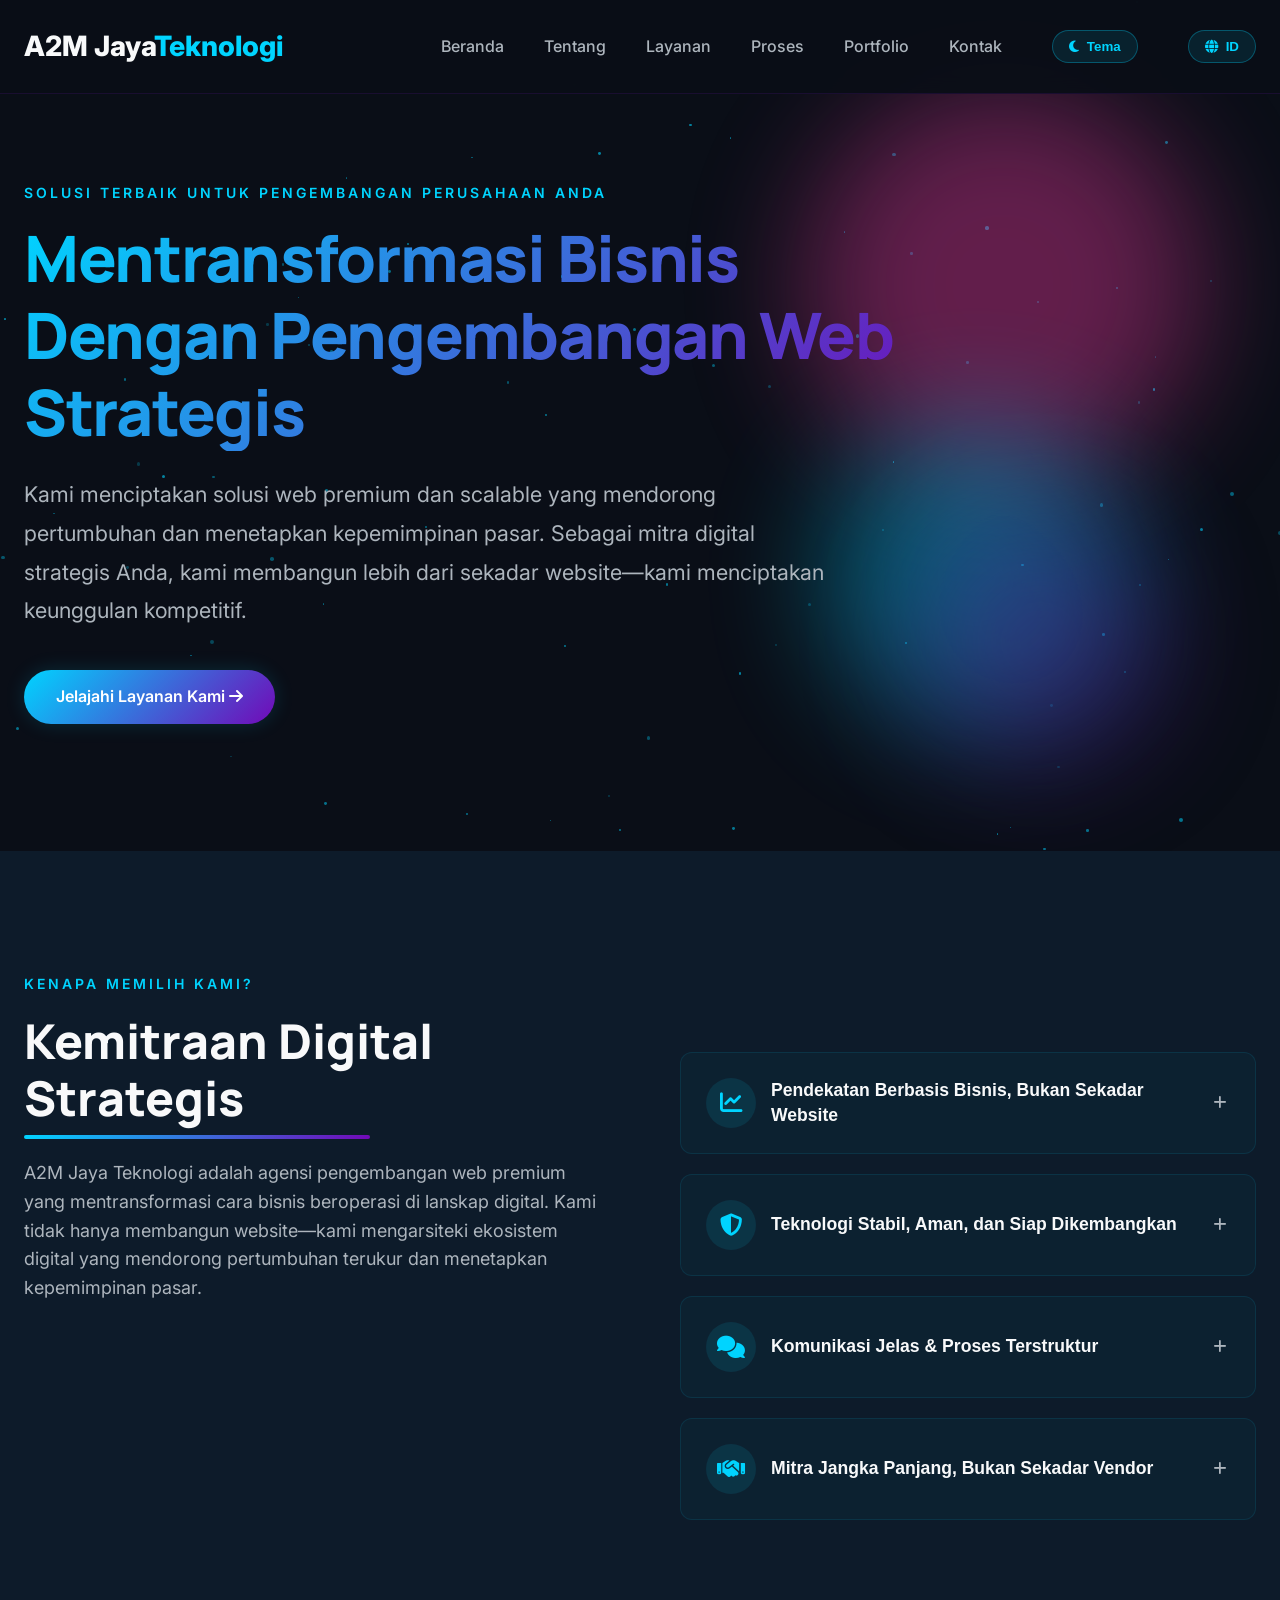
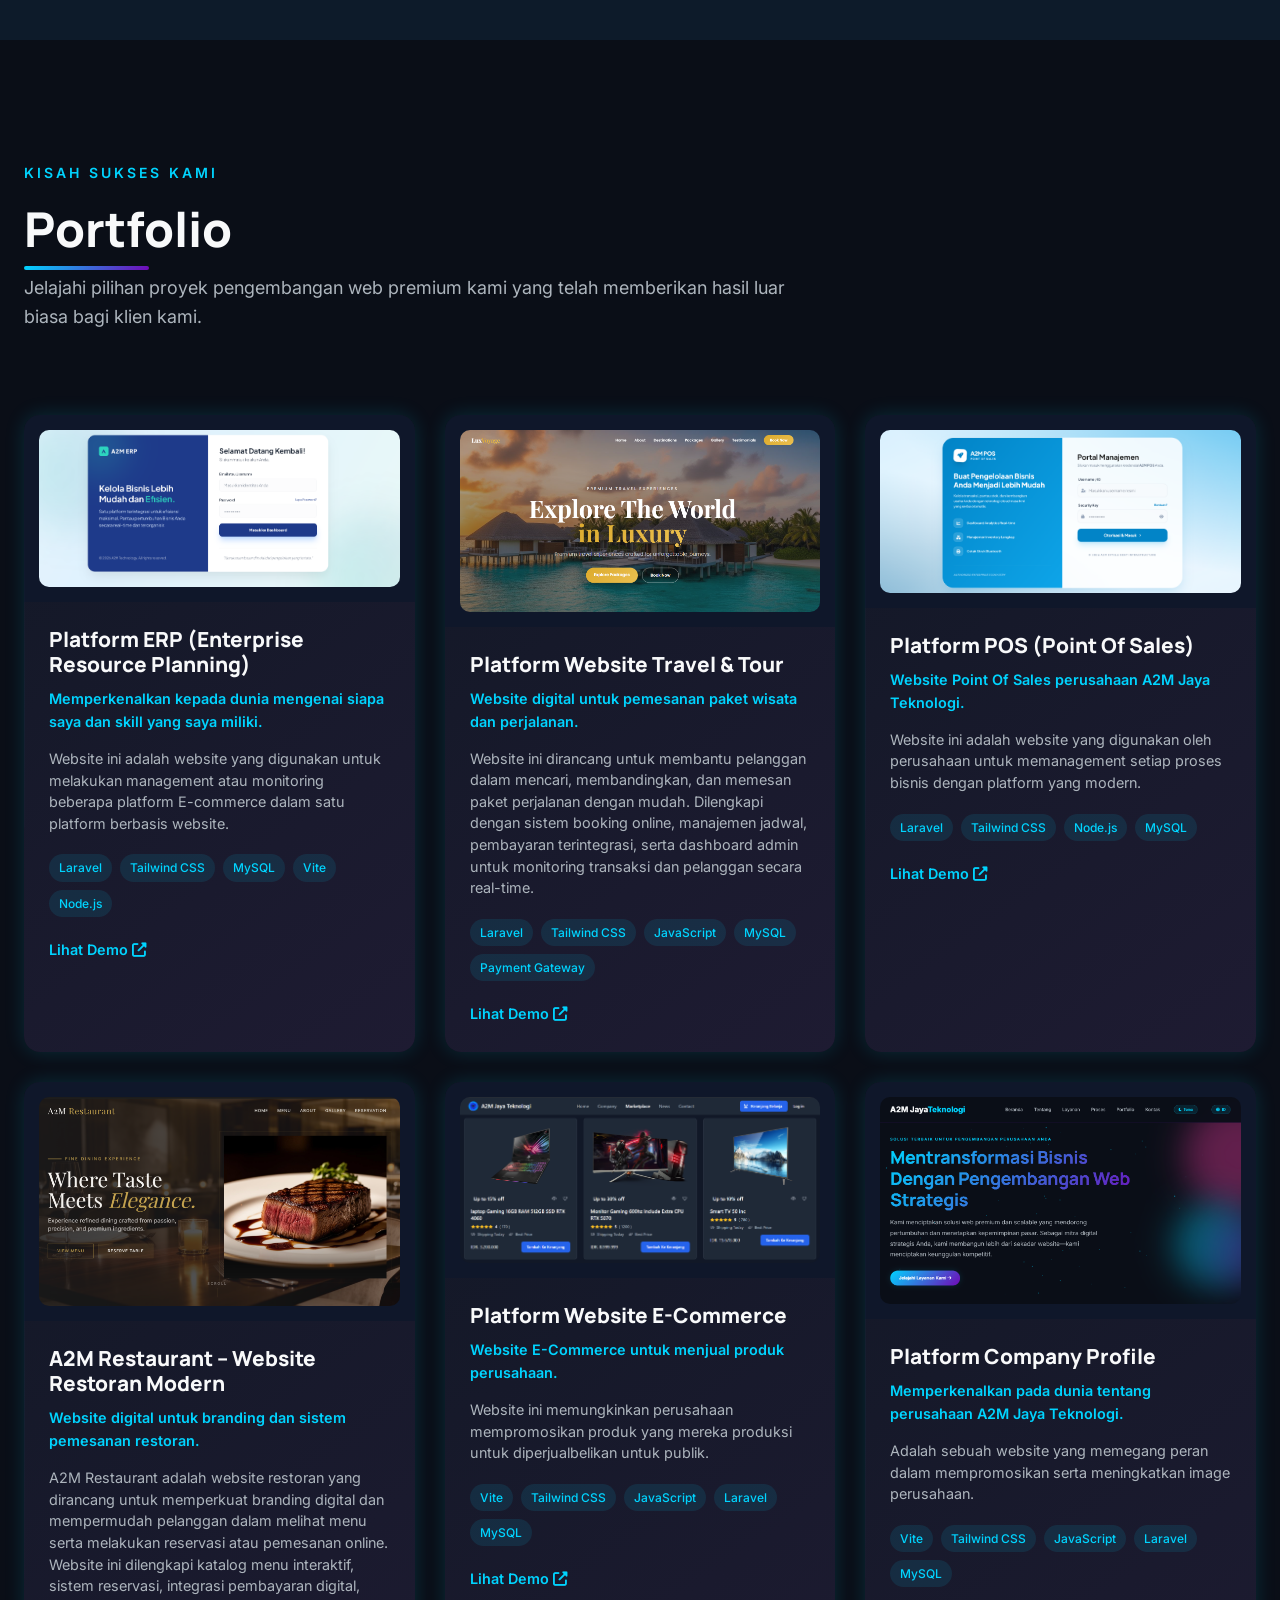
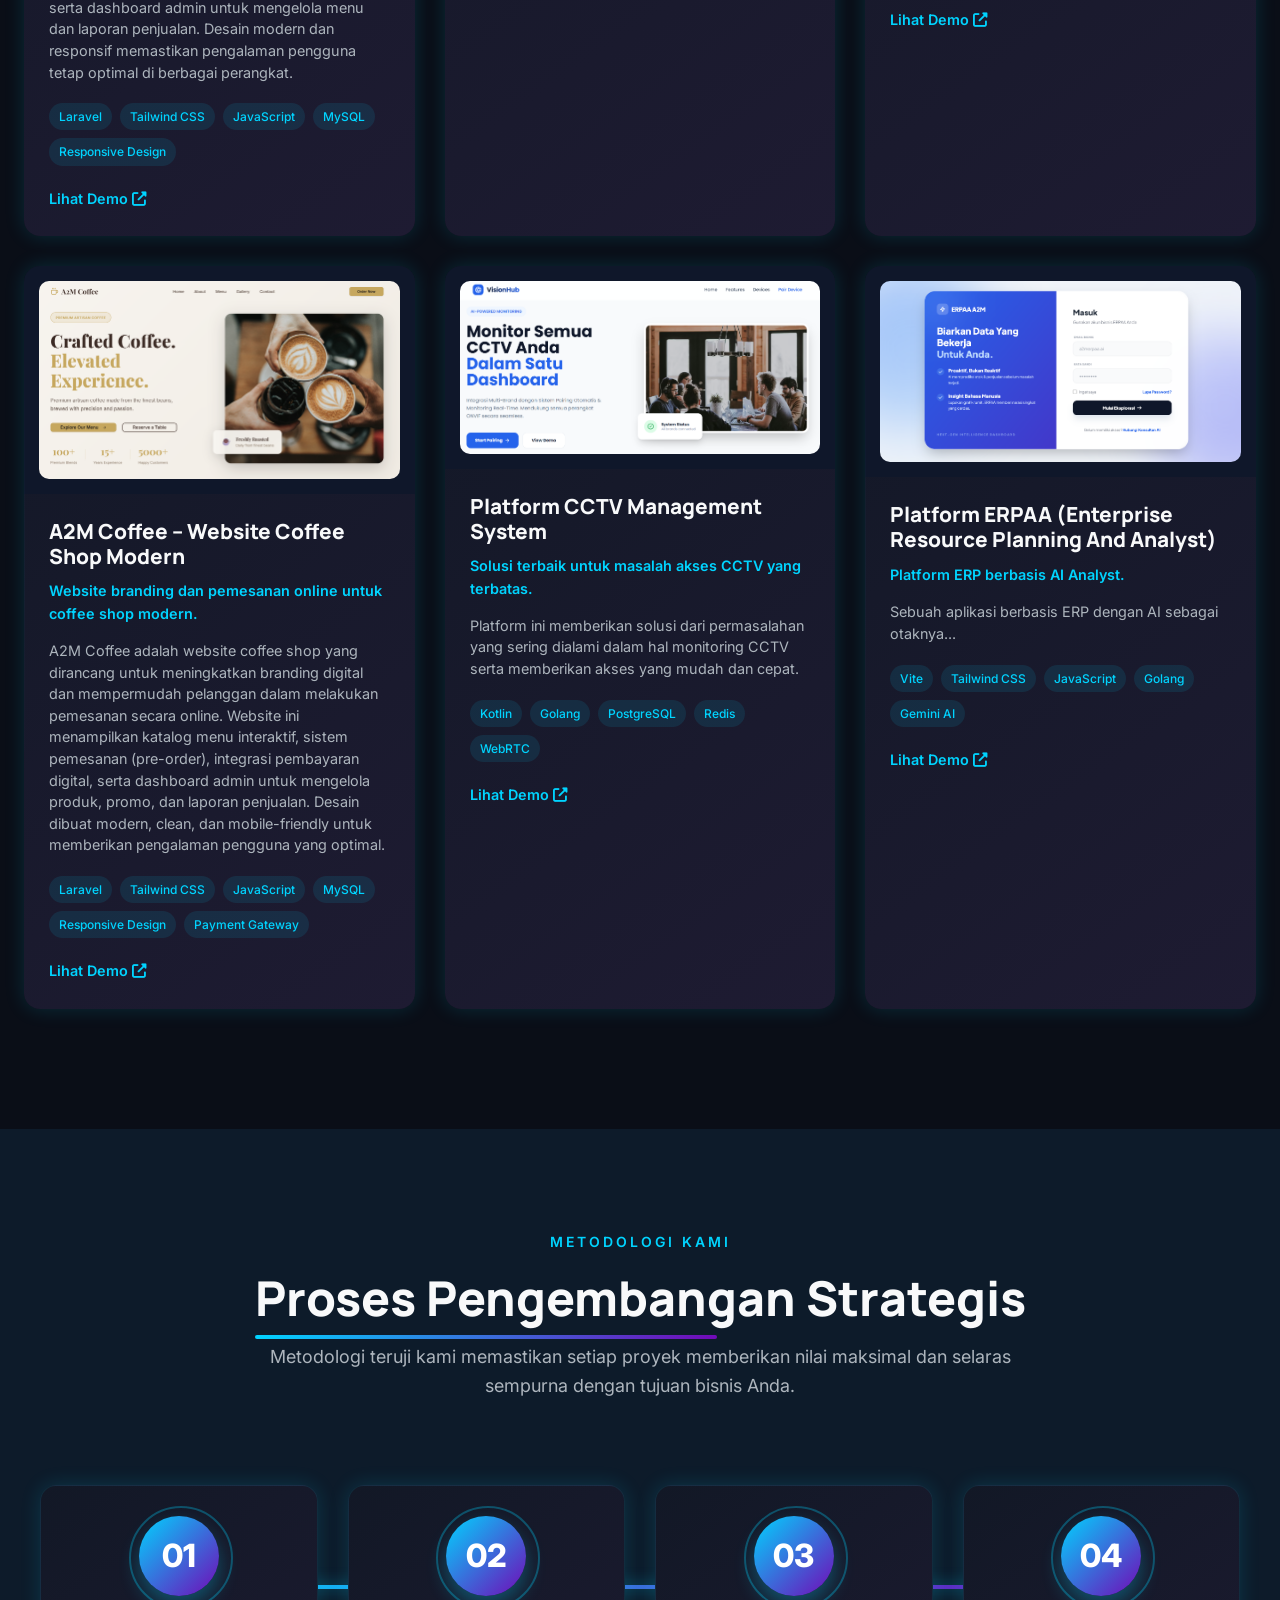
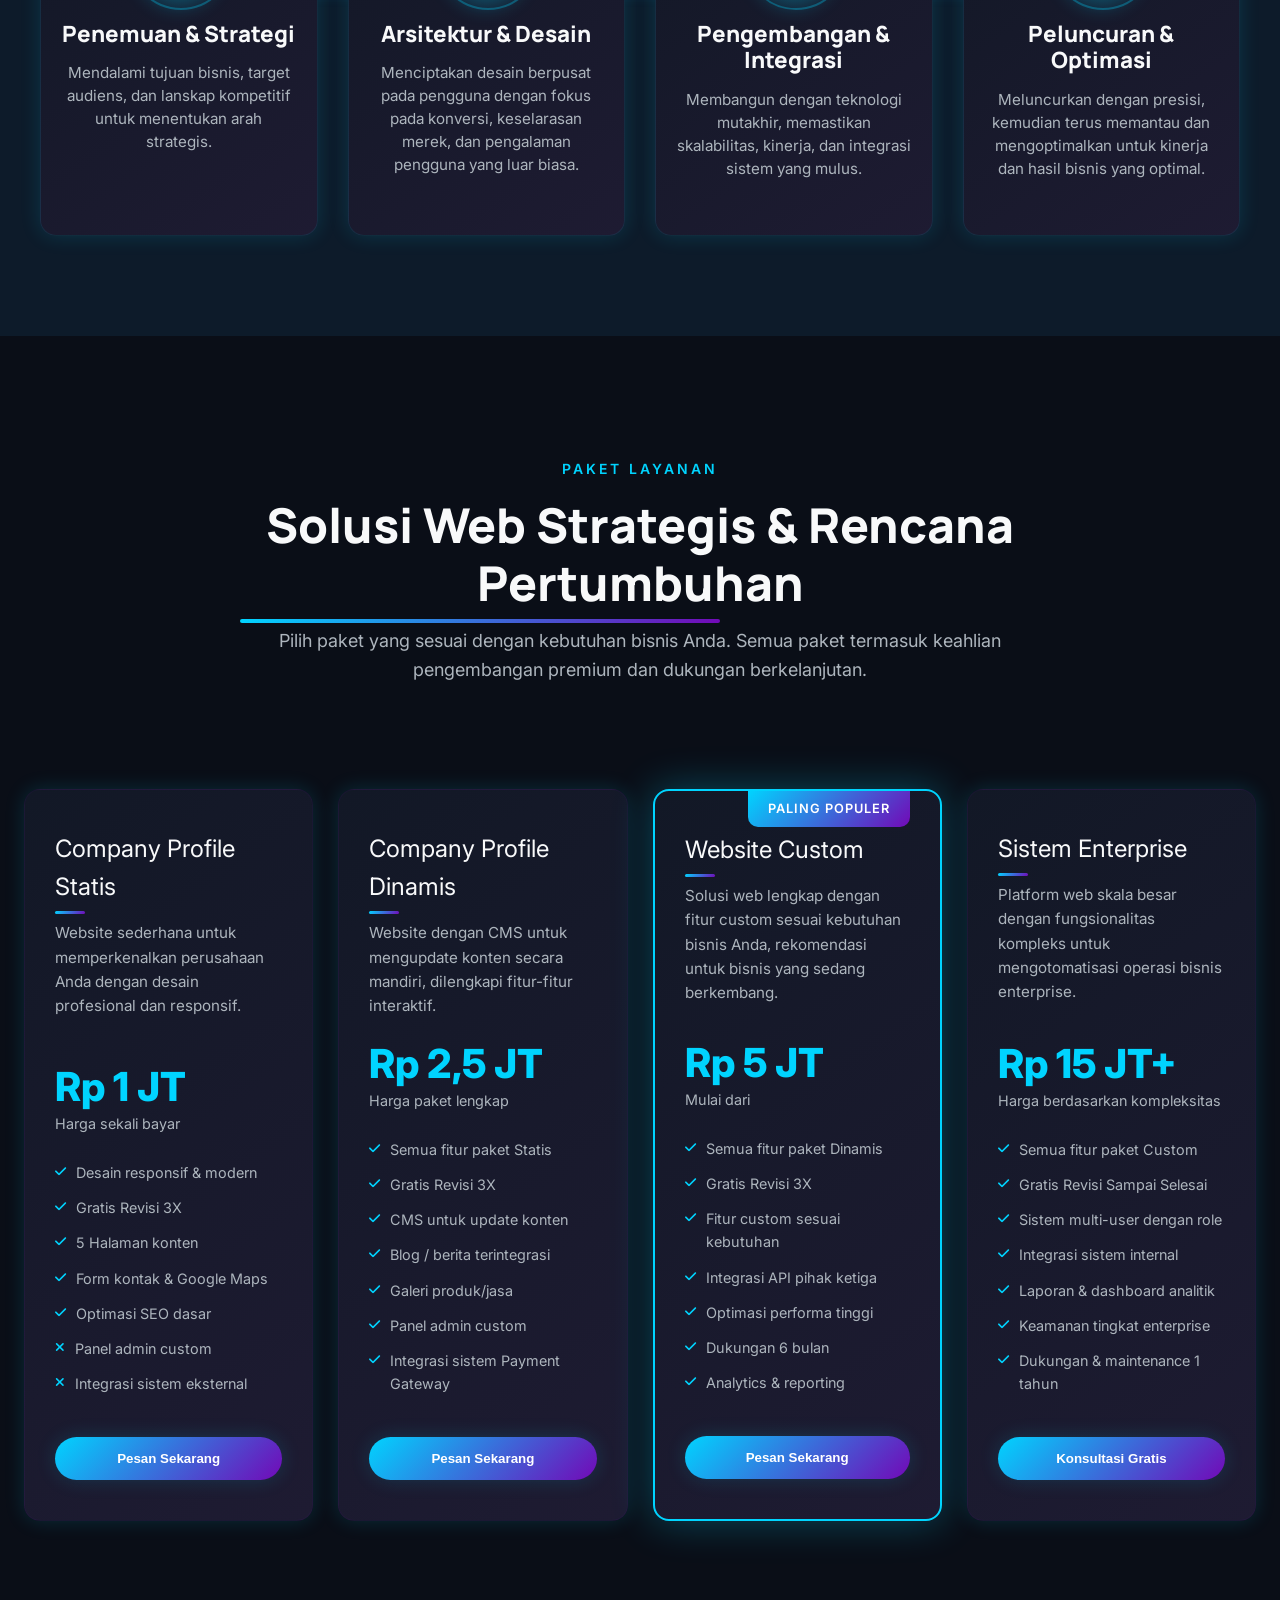
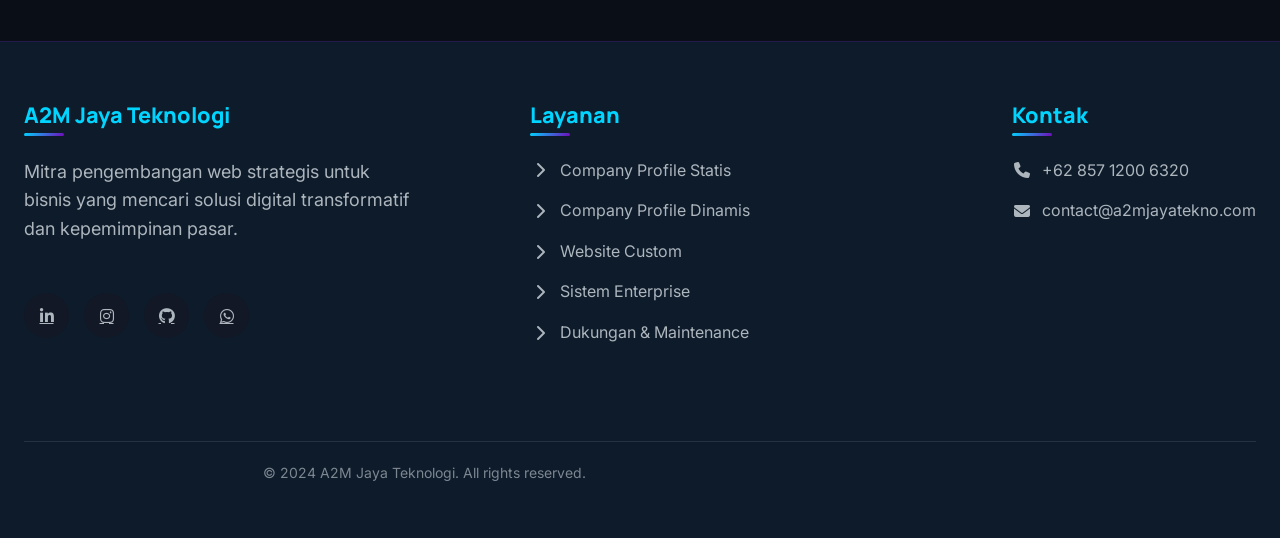
==== index.html @ c78fee5d "first commit" ====
<!doctype html>
<html lang="id">
  <head>
    <meta charset="UTF-8" />
    <meta name="viewport" content="width=device-width, initial-scale=1.0" />
    <title>A2M Jaya Teknologi | Partner Strategis Pengembangan Web</title>
    <link rel="preconnect" href="https://fonts.googleapis.com" />
    <link rel="preconnect" href="https://fonts.gstatic.com" crossorigin />
    <link
      href="https://fonts.googleapis.com/css2?family=Inter:wght@300;400;500;600;700;800&family=Manrope:wght@400;500;600;700;800&display=swap"
      rel="stylesheet"
    />
    <link
      rel="stylesheet"
      href="https://cdnjs.cloudflare.com/ajax/libs/font-awesome/6.4.0/css/all.min.css"
    />
    <link rel="stylesheet" href="css/style.css" />
  </head>
  <body>
    <!-- Particle Background -->
    <div class="particles-bg" id="particles-bg"></div>

    <!-- Overlay untuk mobile menu -->
    <div class="nav-overlay" id="nav-overlay"></div>

    <!-- Modal Overlay -->
    <div class="modal-overlay" id="modal-overlay"></div>

    <!-- Modal Form -->
    <div class="modal" id="order-modal">
      <div class="modal-header">
        <h3 class="modal-title lang-id active">Form Pemesanan</h3>
        <h3 class="modal-title lang-en">Order Form</h3>
        <button class="modal-close" id="modal-close">
          <i class="fas fa-times"></i>
        </button>
      </div>
      <div class="modal-body">
        <form id="order-form">
          <div class="form-group">
            <label class="form-label lang-id active">Nama Perusahaan</label>
            <label class="form-label lang-en">Company Name</label>
            <input type="text" class="form-input" id="company-name" required />
          </div>

          <div class="form-group">
            <label class="form-label lang-id active">Bergerak di Bidang</label>
            <label class="form-label lang-en">Business Field</label>
            <input
              type="text"
              class="form-input"
              id="business-field"
              required
            />
          </div>

          <div class="form-group">
            <label class="form-label lang-id active">Deskripsi Singkat</label>
            <label class="form-label lang-en">Brief Description</label>
            <textarea
              class="form-textarea"
              id="description"
              required
            ></textarea>
          </div>

          <div class="form-group">
            <label class="form-label lang-id active">Informasi Lain</label>
            <label class="form-label lang-en">Other Information</label>
            <input type="text" class="form-input" id="other" />
          </div>

          <input type="hidden" id="selected-service" />
        </form>
      </div>
      <div class="modal-footer">
        <button type="submit" form="order-form" class="cta-button modal-cta">
          <span class="lang-id active">Kirim ke WhatsApp</span>
          <span class="lang-en">Send to WhatsApp</span>
        </button>
      </div>
    </div>

    <!-- Header & Navigation untuk Desktop -->
    <header id="header">
      <div class="container">
        <nav class="navbar">
          <div class="logo-container">
            <a href="#" class="logo-text">A2M Jaya<span>Teknologi</span></a>
          </div>

          <!-- Navbar untuk Desktop -->
          <ul class="nav-links" id="nav-links">
            <li>
              <a href="#home" class="lang-id active">Beranda</a
              ><a href="#home" class="lang-en">Home</a>
            </li>
            <li>
              <a href="#about" class="lang-id active">Tentang</a
              ><a href="#about" class="lang-en">About</a>
            </li>
            <li>
              <a href="#services" class="lang-id active">Layanan</a
              ><a href="#services" class="lang-en">Services</a>
            </li>
            <li>
              <a href="#process" class="lang-id active">Proses</a
              ><a href="#process" class="lang-en">Process</a>
            </li>
            <li>
              <a href="#portfolio" class="lang-id active">Portfolio</a
              ><a href="#portfolio" class="lang-en">Portfolio</a>
            </li>
            <li>
              <a href="#contact" class="lang-id active">Kontak</a
              ><a href="#contact" class="lang-en">Contact</a>
            </li>
            <li class="theme-switcher">
              <button id="theme-toggle" class="theme-btn">
                <i class="fas fa-moon"></i>
                <span class="lang-id active">Tema</span>
                <span class="lang-en">Theme</span>
              </button>
            </li>
            <li class="language-switcher">
              <button id="language-toggle" class="language-btn">
                <i class="fas fa-globe"></i>
                <span class="lang-id active">ID</span>
                <span class="lang-en">EN</span>
              </button>
            </li>
          </ul>

          <!-- Mobile Navigation Toggle -->
          <button class="mobile-nav-toggle" id="mobile-nav-toggle">
            <i class="fas fa-bars"></i>
          </button>
        </nav>
      </div>
    </header>

    <!-- Sidebar untuk Mobile (Tersembunyi) -->
    <div class="mobile-sidebar" id="mobile-sidebar">
      <!-- Logo mobile di sidebar -->
      <a href="#" class="mobile-nav-logo">A2M Jaya<span>Teknologi</span></a>
      <button class="mobile-nav-close" id="mobile-nav-close">
        <i class="fas fa-times"></i>
      </button>

      <ul>
        <li>
          <a href="#home" class="lang-id active"
            ><i class="fas fa-home"></i> Beranda</a
          ><a href="#home" class="lang-en"><i class="fas fa-home"></i> Home</a>
        </li>
        <li>
          <a href="#about" class="lang-id active"
            ><i class="fas fa-info-circle"></i> Tentang</a
          ><a href="#about" class="lang-en"
            ><i class="fas fa-info-circle"></i> About</a
          >
        </li>
        <li>
          <a href="#services" class="lang-id active"
            ><i class="fas fa-cogs"></i> Layanan</a
          ><a href="#services" class="lang-en"
            ><i class="fas fa-cogs"></i> Services</a
          >
        </li>
        <li>
          <a href="#process" class="lang-id active"
            ><i class="fas fa-sitemap"></i> Proses</a
          ><a href="#process" class="lang-en"
            ><i class="fas fa-sitemap"></i> Process</a
          >
        </li>
        <li>
          <a href="#portfolio" class="lang-id active"
            ><i class="fas fa-briefcase"></i> Portfolio</a
          ><a href="#portfolio" class="lang-en"
            ><i class="fas fa-briefcase"></i> Portfolio</a
          >
        </li>
        <li>
          <a href="#contact" class="lang-id active"
            ><i class="fas fa-envelope"></i> Kontak</a
          ><a href="#contact" class="lang-en"
            ><i class="fas fa-envelope"></i> Contact</a
          >
        </li>
        <li class="theme-switcher">
          <button id="theme-toggle-sidebar" class="theme-btn">
            <i class="fas fa-moon"></i>
            <span class="lang-id active">Tema</span>
            <span class="lang-en">Theme</span>
          </button>
        </li>
        <li class="language-switcher">
          <button id="language-toggle-sidebar" class="language-btn">
            <i class="fas fa-globe"></i>
            <span class="lang-id active">ID</span>
            <span class="lang-en">EN</span>
          </button>
        </li>
      </ul>
    </div>

    <!-- Hero Section -->
    <section id="home" class="hero">
      <div class="container">
        <div class="hero-content">
          <span class="section-subtitle lang-id active"
            >Solusi Terbaik Untuk Pengembangan Perusahaan Anda</span
          >
          <span class="section-subtitle lang-en"
            >The Best Solutions for Your Company's Development</span
          >
          <h1>
            <span class="lang-id active"
              >Mentransformasi Bisnis Dengan Pengembangan Web
              <span class="highlight">Strategis</span></span
            >
            <span class="lang-en"
              >Transforming Businesses With
              <span class="highlight">Strategic</span> Web Development</span
            >
          </h1>
          <p class="lang-id active">
            Kami menciptakan solusi web premium dan scalable yang mendorong
            pertumbuhan dan menetapkan kepemimpinan pasar. Sebagai mitra digital
            strategis Anda, kami membangun lebih dari sekadar website—kami
            menciptakan keunggulan kompetitif.
          </p>
          <p class="lang-en">
            We craft premium, scalable web solutions that drive growth and
            establish market leadership. As your strategic digital partner, we
            build more than websites—we create competitive advantages.
          </p>
          <a href="#services" class="cta-button">
            <span class="lang-id active"
              >Jelajahi Layanan Kami <i class="fas fa-arrow-right"></i
            ></span>
            <span class="lang-en"
              >Explore Our Services <i class="fas fa-arrow-right"></i
            ></span>
          </a>
        </div>
        <div class="hero-bg-elements">
          <div class="floating-element floating-element-1"></div>
          <div class="floating-element floating-element-2"></div>
          <div class="floating-element floating-element-3"></div>
        </div>
      </div>
    </section>

    <!-- About Section dengan animasi yang diperbaiki -->
    <section id="about" class="about">
      <div class="container">
        <span class="section-subtitle lang-id active"
          >Kenapa Memilih Kami?</span
        >
        <span class="section-subtitle lang-en">Why Choose Us?</span>

        <div class="about-content">
          <div class="about-text fade-in">
            <h2 class="lang-id active">Kemitraan Digital Strategis</h2>
            <h2 class="lang-en">Strategic Digital Partnership</h2>

            <p class="lang-id active">
              A2M Jaya Teknologi adalah agensi pengembangan web premium yang
              mentransformasi cara bisnis beroperasi di lanskap digital. Kami
              tidak hanya membangun website—kami mengarsiteki ekosistem digital
              yang mendorong pertumbuhan terukur dan menetapkan kepemimpinan
              pasar.
            </p>
            <p class="lang-en">
              A2M Jaya Teknologi is a premier web development agency that
              transforms how businesses operate in the digital landscape. We
              don't just build websites—we architect digital ecosystems that
              drive measurable growth and establish market leadership.
            </p>
          </div>

          <div class="benefits-accordion">
            <!-- Benefit Item 1 - DIUBAH: TIDAK ADA YANG AKTIF SECARA DEFAULT -->
            <div class="benefit-item fade-in">
              <button class="benefit-header">
                <div class="benefit-header-content">
                  <div class="benefit-icon">
                    <i class="fas fa-chart-line"></i>
                  </div>
                  <div>
                    <div class="benefit-title lang-id active">
                      Pendekatan Berbasis Bisnis, Bukan Sekadar Website
                    </div>
                    <div class="benefit-title lang-en">
                      Business-Driven Approach, Not Just a Website
                    </div>
                  </div>
                </div>
                <div class="benefit-toggle">
                  <i class="fas fa-plus"></i>
                </div>
              </button>
              <div class="benefit-body">
                <p class="benefit-description lang-id active">
                  Kami membangun solusi digital yang selaras dengan tujuan
                  bisnis Anda. Setiap website dirancang untuk mendukung
                  pertumbuhan, efisiensi operasional, dan pengalaman pengguna
                  yang memberikan dampak nyata pada profitabilitas.
                </p>
                <p class="benefit-description lang-en">
                  We build digital solutions aligned with your business goals.
                  Every website is designed to support growth, operational
                  efficiency, and a user experience that delivers a real impact
                  on profitability.
                </p>
              </div>
            </div>

            <!-- Benefit Item 2 -->
            <div class="benefit-item fade-in">
              <button class="benefit-header">
                <div class="benefit-header-content">
                  <div class="benefit-icon">
                    <i class="fas fa-shield-halved"></i>
                  </div>
                  <div>
                    <div class="benefit-title lang-id active">
                      Teknologi Stabil, Aman, dan Siap Dikembangkan
                    </div>
                    <div class="benefit-title lang-en">
                      Stable, Secure, and Scalable Technology
                    </div>
                  </div>
                </div>
                <div class="benefit-toggle">
                  <i class="fas fa-plus"></i>
                </div>
              </button>
              <div class="benefit-body">
                <p class="benefit-description lang-id active">
                  Kami menggunakan fondasi teknologi yang teruji dan aman.
                  Website Anda siap bertumbuh seiring perkembangan bisnis tanpa
                  harus membangun ulang dari awal—memberikan ketenangan pikiran
                  untuk jangka panjang.
                </p>
                <p class="benefit-description lang-en">
                  We use tested and secure technological foundations. Your
                  website is ready to grow alongside your business without
                  needing to rebuild from scratch—providing long-term peace of
                  mind.
                </p>
              </div>
            </div>

            <!-- Benefit Item 3 -->
            <div class="benefit-item fade-in">
              <button class="benefit-header">
                <div class="benefit-header-content">
                  <div class="benefit-icon">
                    <i class="fas fa-comments"></i>
                  </div>
                  <div>
                    <div class="benefit-title lang-id active">
                      Komunikasi Jelas & Proses Terstruktur
                    </div>
                    <div class="benefit-title lang-en">
                      Clear Communication & Structured Process
                    </div>
                  </div>
                </div>
                <div class="benefit-toggle">
                  <i class="fas fa-plus"></i>
                </div>
              </button>
              <div class="benefit-body">
                <p class="benefit-description lang-id active">
                  Proyek sukses dimulai dari transparansi. Setiap tahap
                  dikerjakan dengan alur yang jelas, update berkala, dan
                  dokumentasi rapi tanpa istilah teknis yang membingungkan
                  klien.
                </p>
                <p class="benefit-description lang-en">
                  Successful projects start with transparency. Every stage is
                  executed with a clear workflow, regular updates, and neat
                  documentation without confusing technical jargon.
                </p>
              </div>
            </div>

            <!-- Benefit Item 4 -->
            <div class="benefit-item fade-in">
              <button class="benefit-header">
                <div class="benefit-header-content">
                  <div class="benefit-icon">
                    <i class="fas fa-handshake"></i>
                  </div>
                  <div>
                    <div class="benefit-title lang-id active">
                      Mitra Jangka Panjang, Bukan Sekadar Vendor
                    </div>
                    <div class="benefit-title lang-en">
                      Long-term Partner, Not Just a Vendor
                    </div>
                  </div>
                </div>
                <div class="benefit-toggle">
                  <i class="fas fa-plus"></i>
                </div>
              </button>
              <div class="benefit-body">
                <p class="benefit-description lang-id active">
                  Kami tidak hanya menyelesaikan proyek, kami membangun
                  kemitraan. A2M Jaya Teknologi hadir untuk mendampingi bisnis
                  Anda berkembang di dunia digital secara berkelanjutan.
                </p>
                <p class="benefit-description lang-en">
                  We don't just finish projects, we build partnerships. A2M Jaya
                  Teknologi is here to accompany your business growth in the
                  digital world sustainably.
                </p>
              </div>
            </div>
          </div>
        </div>
      </div>
    </section>

    <!-- Portfolio Section - PERBAIKAN KHUSUS -->
    <section id="portfolio" class="portfolio">
      <div class="container">
        <div class="portfolio-header">
          <span class="section-subtitle lang-id active">Kisah Sukses Kami</span>
          <span class="section-subtitle lang-en">Our Success Stories</span>
          <br />
          <h2 class="lang-id active">Portfolio</h2>
          <h2 class="lang-en">Portfolio</h2>
          <br />
          <p class="lang-id active">
            Jelajahi pilihan proyek pengembangan web premium kami yang telah
            memberikan hasil luar biasa bagi klien kami.
          </p>
          <p class="lang-en">
            Explore our curated selection of premium web development projects
            that have delivered exceptional results for our clients.
          </p>
        </div>

        <div class="portfolio-grid">
          <!-- ERP -->
          <div class="portfolio-item fade-in">
            <div class="portfolio-img">
              <img src="asset/erp/erp.png" alt="ERP Platform" />
            </div>
            <div class="portfolio-info">
              <h4 class="lang-id active">
                Platform ERP (Enterprise Resource Planning)
              </h4>
              <h4 class="lang-en">
                ERP Platform (Enterprise Resource Planning)
              </h4>
              <div class="portfolio-subtitle lang-id active">
                Memperkenalkan kepada dunia mengenai siapa saya dan skill yang
                saya miliki.
              </div>
              <div class="portfolio-subtitle lang-en">
                Introducing myself and the skills I possess to the world.
              </div>
              <p class="portfolio-desc lang-id active">
                Website ini adalah website yang digunakan untuk melakukan
                management atau monitoring beberapa platform E-commerce dalam
                satu platform berbasis website.
              </p>
              <p class="portfolio-desc lang-en">
                This website is used to manage or monitor multiple e-commerce
                platforms within one web-based platform.
              </p>
              <div class="portfolio-tags">
                <span class="portfolio-tag">Laravel</span>
                <span class="portfolio-tag">Tailwind CSS</span>
                <span class="portfolio-tag">MySQL</span>
                <span class="portfolio-tag">Vite</span>
                <span class="portfolio-tag">Node.js</span>
              </div>
              <a href="#" class="portfolio-demo">
                <span class="lang-id active"
                  >Lihat Demo <i class="fas fa-external-link-alt"></i
                ></span>
                <span class="lang-en"
                  >View Demo <i class="fas fa-external-link-alt"></i
                ></span>
              </a>
            </div>
          </div>

          <!-- Travel Website -->
<div class="portfolio-item fade-in">
  <div class="portfolio-img">
    <img src="asset/travel/travel.png" alt="Travel Website Platform" />
  </div>
  <div class="portfolio-info">
    <h4 class="lang-id active">
      Platform Website Travel & Tour
    </h4>
    <h4 class="lang-en">
      Travel & Tour Website Platform
    </h4>

    <div class="portfolio-subtitle lang-id active">
      Website digital untuk pemesanan paket wisata dan perjalanan.
    </div>
    <div class="portfolio-subtitle lang-en">
      A digital platform for booking travel and tour packages.
    </div>

    <p class="portfolio-desc lang-id active">
      Website ini dirancang untuk membantu pelanggan dalam mencari,
      membandingkan, dan memesan paket perjalanan dengan mudah. 
      Dilengkapi dengan sistem booking online, manajemen jadwal,
      pembayaran terintegrasi, serta dashboard admin untuk 
      monitoring transaksi dan pelanggan secara real-time.
    </p>
    <p class="portfolio-desc lang-en">
      This website is designed to help customers search, compare,
      and book travel packages easily. It includes an online booking
      system, schedule management, integrated payments, and an admin
      dashboard for real-time transaction and customer monitoring.
    </p>

    <div class="portfolio-tags">
      <span class="portfolio-tag">Laravel</span>
      <span class="portfolio-tag">Tailwind CSS</span>
      <span class="portfolio-tag">JavaScript</span>
      <span class="portfolio-tag">MySQL</span>
      <span class="portfolio-tag">Payment Gateway</span>
    </div>

    <a href="#" class="portfolio-demo">
      <span class="lang-id active">
        Lihat Demo <i class="fas fa-external-link-alt"></i>
      </span>
      <span class="lang-en">
        View Demo <i class="fas fa-external-link-alt"></i>
      </span>
    </a>
  </div>
</div>


          <!-- POS -->
          <div class="portfolio-item fade-in">
            <div class="portfolio-img">
              <img src="asset/pos/pos.png" alt="POS Platform" />
            </div>
            <div class="portfolio-info">
              <h4 class="lang-id active">Platform POS (Point Of Sales)</h4>
              <h4 class="lang-en">POS Platform (Point Of Sales)</h4>
              <div class="portfolio-subtitle lang-id active">
                Website Point Of Sales perusahaan A2M Jaya Teknologi.
              </div>
              <div class="portfolio-subtitle lang-en">
                Point Of Sales website for A2M Jaya Teknologi company.
              </div>
              <p class="portfolio-desc lang-id active">
                Website ini adalah website yang digunakan oleh perusahaan untuk
                memanagement setiap proses bisnis dengan platform yang modern.
              </p>
              <p class="portfolio-desc lang-en">
                This website is used by the company to manage every business
                process with a modern platform.
              </p>
              <div class="portfolio-tags">
                <span class="portfolio-tag">Laravel</span>
                <span class="portfolio-tag">Tailwind CSS</span>
                <span class="portfolio-tag">Node.js</span>
                <span class="portfolio-tag">MySQL</span>
              </div>
              <a href="#" class="portfolio-demo">
                <span class="lang-id active"
                  >Lihat Demo <i class="fas fa-external-link-alt"></i
                ></span>
                <span class="lang-en"
                  >View Demo <i class="fas fa-external-link-alt"></i
                ></span>
              </a>
            </div>
          </div>

          <!-- A2M Restaurant Website -->
<div class="portfolio-item fade-in">
  <div class="portfolio-img">
    <img src="asset/restaurant/restaurant.png" alt="A2M Restaurant Website Platform" />
  </div>

  <div class="portfolio-info">
    <h4 class="lang-id active">
      A2M Restaurant – Website Restoran Modern
    </h4>
    <h4 class="lang-en">
      A2M Restaurant – Modern Restaurant Website
    </h4>

    <div class="portfolio-subtitle lang-id active">
      Website digital untuk branding dan sistem pemesanan restoran.
    </div>
    <div class="portfolio-subtitle lang-en">
      Digital website for restaurant branding and ordering system.
    </div>

    <p class="portfolio-desc lang-id active">
      A2M Restaurant adalah website restoran yang dirancang untuk
      memperkuat branding digital dan mempermudah pelanggan dalam
      melihat menu serta melakukan reservasi atau pemesanan online.
      Website ini dilengkapi katalog menu interaktif, sistem reservasi,
      integrasi pembayaran digital, serta dashboard admin untuk
      mengelola menu dan laporan penjualan. Desain modern dan
      responsif memastikan pengalaman pengguna tetap optimal
      di berbagai perangkat.
    </p>

    <p class="portfolio-desc lang-en">
      A2M Restaurant is a restaurant website built to strengthen
      digital branding and simplify menu browsing, reservations,
      and online ordering. It includes an interactive menu catalog,
      reservation system, digital payment integration, and an admin
      dashboard to manage menus and sales reports. The modern,
      responsive design ensures a seamless experience across devices.
    </p>

    <div class="portfolio-tags">
      <span class="portfolio-tag">Laravel</span>
      <span class="portfolio-tag">Tailwind CSS</span>
      <span class="portfolio-tag">JavaScript</span>
      <span class="portfolio-tag">MySQL</span>
      <span class="portfolio-tag">Responsive Design</span>
    </div>

    <a href="#" class="portfolio-demo">
      <span class="lang-id active">
        Lihat Demo <i class="fas fa-external-link-alt"></i>
      </span>
      <span class="lang-en">
        View Demo <i class="fas fa-external-link-alt"></i>
      </span>
    </a>
  </div>
</div>

          <!-- E-Commerce -->
          <div class="portfolio-item fade-in">
            <div class="portfolio-img">
              <img
                src="asset/ecommerce/ecommerce.png"
                alt="E-Commerce Platform"
              />
            </div>
            <div class="portfolio-info">
              <h4 class="lang-id active">Platform Website E-Commerce</h4>
              <h4 class="lang-en">E-Commerce Website Platform</h4>
              <div class="portfolio-subtitle lang-id active">
                Website E-Commerce untuk menjual produk perusahaan.
              </div>
              <div class="portfolio-subtitle lang-en">
                E-Commerce website for selling company products.
              </div>
              <p class="portfolio-desc lang-id active">
                Website ini memungkinkan perusahaan mempromosikan produk yang
                mereka produksi untuk diperjualbelikan untuk publik.
              </p>
              <p class="portfolio-desc lang-en">
                This website allows companies to promote the products they
                produce for sale to the public.
              </p>
              <div class="portfolio-tags">
                <span class="portfolio-tag">Vite</span>
                <span class="portfolio-tag">Tailwind CSS</span>
                <span class="portfolio-tag">JavaScript</span>
                <span class="portfolio-tag">Laravel</span>
                <span class="portfolio-tag">MySQL</span>
              </div>
              <a href="#" class="portfolio-demo">
                <span class="lang-id active"
                  >Lihat Demo <i class="fas fa-external-link-alt"></i
                ></span>
                <span class="lang-en"
                  >View Demo <i class="fas fa-external-link-alt"></i
                ></span>
              </a>
            </div>
          </div>

          <!-- Company Profile -->
          <div class="portfolio-item fade-in">
            <div class="portfolio-img">
              <img
                src="asset/company profile/image.png"
                alt="Company Profile"
              />
            </div>
            <div class="portfolio-info">
              <h4 class="lang-id active">Platform Company Profile</h4>
              <h4 class="lang-en">Company Profile Platform</h4>
              <div class="portfolio-subtitle lang-id active">
                Memperkenalkan pada dunia tentang perusahaan A2M Jaya Teknologi.
              </div>
              <div class="portfolio-subtitle lang-en">
                Introducing the A2M Jaya Teknologi company to the world.
              </div>
              <p class="portfolio-desc lang-id active">
                Adalah sebuah website yang memegang peran dalam mempromosikan
                serta meningkatkan image perusahaan.
              </p>
              <p class="portfolio-desc lang-en">
                This is a website that plays a role in promoting and improving
                the company's image.
              </p>
              <div class="portfolio-tags">
                <span class="portfolio-tag">Vite</span>
                <span class="portfolio-tag">Tailwind CSS</span>
                <span class="portfolio-tag">JavaScript</span>
                <span class="portfolio-tag">Laravel</span>
                <span class="portfolio-tag">MySQL</span>
              </div>
              <a href="#" class="portfolio-demo">
                <span class="lang-id active"
                  >Lihat Demo <i class="fas fa-external-link-alt"></i
                ></span>
                <span class="lang-en"
                  >View Demo <i class="fas fa-external-link-alt"></i
                ></span>
              </a>
            </div>
          </div>

<!-- A2M Coffee Website -->
<div class="portfolio-item fade-in">
  <div class="portfolio-img">
    <img src="asset/coffeeshop/coffeeshop.png" alt="A2M Coffee Website Platform" />
  </div>

  <div class="portfolio-info">
    <h4 class="lang-id active">
      A2M Coffee – Website Coffee Shop Modern
    </h4>
    <h4 class="lang-en">
      A2M Coffee – Modern Coffee Shop Website
    </h4>

    <div class="portfolio-subtitle lang-id active">
      Website branding dan pemesanan online untuk coffee shop modern.
    </div>
    <div class="portfolio-subtitle lang-en">
      Branding and online ordering website for a modern coffee shop.
    </div>

    <p class="portfolio-desc lang-id active">
      A2M Coffee adalah website coffee shop yang dirancang untuk
      meningkatkan branding digital dan mempermudah pelanggan dalam
      melakukan pemesanan secara online. Website ini menampilkan
      katalog menu interaktif, sistem pemesanan (pre-order),
      integrasi pembayaran digital, serta dashboard admin untuk
      mengelola produk, promo, dan laporan penjualan.
      Desain dibuat modern, clean, dan mobile-friendly untuk
      memberikan pengalaman pengguna yang optimal.
    </p>

    <p class="portfolio-desc lang-en">
      A2M Coffee is a coffee shop website designed to enhance
      digital branding and simplify online ordering. It features
      an interactive menu catalog, pre-order system, digital payment
      integration, and an admin dashboard to manage products,
      promotions, and sales reports. The design is modern, clean,
      and mobile-friendly to deliver an optimal user experience.
    </p>

    <div class="portfolio-tags">
      <span class="portfolio-tag">Laravel</span>
      <span class="portfolio-tag">Tailwind CSS</span>
      <span class="portfolio-tag">JavaScript</span>
      <span class="portfolio-tag">MySQL</span>
      <span class="portfolio-tag">Responsive Design</span>
      <span class="portfolio-tag">Payment Gateway</span>
    </div>

    <a href="#" class="portfolio-demo">
      <span class="lang-id active">
        Lihat Demo <i class="fas fa-external-link-alt"></i>
      </span>
      <span class="lang-en">
        View Demo <i class="fas fa-external-link-alt"></i>
      </span>
    </a>
  </div>
</div>

          <!-- Portfolio Item 4: Platform CCTV Management -->
          <div class="portfolio-item fade-in">
            <div class="portfolio-img">
                <img
                src="asset/cctv monitoring/cctv.png"
                alt="CCTV"
              /></div>
            <div class="portfolio-info">
              <h4 class="lang-id active">Platform CCTV Management System</h4>
              <h4 class="lang-en">CCTV Management System Platform</h4>
              <div class="portfolio-subtitle lang-id active">
                Solusi terbaik untuk masalah akses CCTV yang terbatas.
              </div>
              <div class="portfolio-subtitle lang-en">
                The best solution for limited CCTV access problems.
              </div>
              <p class="portfolio-desc lang-id active">
                Platform ini memberikan solusi dari permasalahan yang sering
                dialami dalam hal monitoring CCTV serta memberikan akses yang
                mudah dan cepat.
              </p>
              <p class="portfolio-desc lang-en">
                This platform provides a solution to problems often encountered
                in CCTV monitoring and provides easy and fast access.
              </p>
              <div class="portfolio-tags">
                <span class="portfolio-tag">Kotlin</span>
                <span class="portfolio-tag">Golang</span>
                <span class="portfolio-tag">PostgreSQL</span>
                <span class="portfolio-tag">Redis</span>
                <span class="portfolio-tag">WebRTC</span>
              </div>
              <a href="#" class="portfolio-demo">
                <span class="lang-id active"
                  >Lihat Demo <i class="fas fa-external-link-alt"></i
                ></span>
                <span class="lang-en"
                  >View Demo <i class="fas fa-external-link-alt"></i
                ></span>
              </a>
            </div>
          </div>

          <!-- ERPAA -->
          <div class="portfolio-item fade-in">
            <div class="portfolio-img">
              <img src="asset/erpaa/erpaa.png" alt="ERPAA Platform" />
            </div>
            <div class="portfolio-info">
              <h4 class="lang-id active">
                Platform ERPAA (Enterprise Resource Planning And Analyst)
              </h4>
              <h4 class="lang-en">
                ERPAA Platform (Enterprise Resource Planning And Analyst)
              </h4>
              <div class="portfolio-subtitle lang-id active">
                Platform ERP berbasis AI Analyst.
              </div>
              <div class="portfolio-subtitle lang-en">
                ERP platform based on AI Analyst.
              </div>
              <p class="portfolio-desc lang-id active">
                Sebuah aplikasi berbasis ERP dengan AI sebagai otaknya...
              </p>
              <p class="portfolio-desc lang-en">
                An ERP-based application with AI as its brain...
              </p>
              <div class="portfolio-tags">
                <span class="portfolio-tag">Vite</span>
                <span class="portfolio-tag">Tailwind CSS</span>
                <span class="portfolio-tag">JavaScript</span>
                <span class="portfolio-tag">Golang</span>
                <span class="portfolio-tag">Gemini AI</span>
              </div>
              <a href="#" class="portfolio-demo">
                <span class="lang-id active"
                  >Lihat Demo <i class="fas fa-external-link-alt"></i
                ></span>
                <span class="lang-en"
                  >View Demo <i class="fas fa-external-link-alt"></i
                ></span>
              </a>
            </div>
          </div>
        </div>
      </div>
    </section>

    <!-- Process Section -->
    <section id="process" class="process">
      <div class="container">
        <div class="process-header">
          <span class="section-subtitle lang-id active">Metodologi Kami</span>
          <span class="section-subtitle lang-en">Our Methodology</span>
          <h2 class="lang-id active">Proses Pengembangan Strategis</h2>
          <h2 class="lang-en">Strategic Development Process</h2>
          <p class="lang-id active">
            Metodologi teruji kami memastikan setiap proyek memberikan nilai
            maksimal dan selaras sempurna dengan tujuan bisnis Anda.
          </p>
          <p class="lang-en">
            Our proven methodology ensures every project delivers maximum value
            and aligns perfectly with your business objectives.
          </p>
        </div>

        <div class="process-container">
          <div class="process-line"></div>
          <div class="process-steps">
            <div class="step fade-in">
              <div class="step-number">01</div>
              <h4 class="lang-id active">Penemuan & Strategi</h4>
              <h4 class="lang-en">Discovery & Strategy</h4>
              <p class="lang-id active">
                Mendalami tujuan bisnis, target audiens, dan lanskap kompetitif
                untuk menentukan arah strategis.
              </p>
              <p class="lang-en">
                Deep dive into your business objectives, target audience, and
                competitive landscape to define the strategic direction.
              </p>
            </div>

            <div class="step fade-in">
              <div class="step-number">02</div>
              <h4 class="lang-id active">Arsitektur & Desain</h4>
              <h4 class="lang-en">Architecture & Design</h4>
              <p class="lang-id active">
                Menciptakan desain berpusat pada pengguna dengan fokus pada
                konversi, keselarasan merek, dan pengalaman pengguna yang luar
                biasa.
              </p>
              <p class="lang-en">
                Create user-centric designs with a focus on conversion, brand
                alignment, and exceptional user experience.
              </p>
            </div>

            <div class="step fade-in">
              <div class="step-number">03</div>
              <h4 class="lang-id active">Pengembangan & Integrasi</h4>
              <h4 class="lang-en">Development & Integration</h4>
              <p class="lang-id active">
                Membangun dengan teknologi mutakhir, memastikan skalabilitas,
                kinerja, dan integrasi sistem yang mulus.
              </p>
              <p class="lang-en">
                Build with cutting-edge technologies, ensuring scalability,
                performance, and seamless system integrations.
              </p>
            </div>

            <div class="step fade-in">
              <div class="step-number">04</div>
              <h4 class="lang-id active">Peluncuran & Optimasi</h4>
              <h4 class="lang-en">Launch & Optimization</h4>
              <p class="lang-id active">
                Meluncurkan dengan presisi, kemudian terus memantau dan
                mengoptimalkan untuk kinerja dan hasil bisnis yang optimal.
              </p>
              <p class="lang-en">
                Deploy with precision, then continuously monitor and optimize
                for peak performance and business results.
              </p>
            </div>
          </div>
        </div>
      </div>
    </section>

    <!-- Services & Pricing Section -->
    <section id="services" class="services">
      <div class="container">
        <div class="services-header">
          <span class="section-subtitle lang-id active">Paket Layanan</span>
          <span class="section-subtitle lang-en">Service Packages</span>
          <h2 class="lang-id active">
            Solusi Web Strategis & Rencana Pertumbuhan
          </h2>
          <h2 class="lang-en">Strategic Web Solutions & Growth Plans</h2>
          <p class="lang-id active">
            Pilih paket yang sesuai dengan kebutuhan bisnis Anda. Semua paket
            termasuk keahlian pengembangan premium dan dukungan berkelanjutan.
          </p>
          <p class="lang-en">
            Select a plan that aligns with your business goals. All plans
            include our premium development expertise and ongoing support.
          </p>
        </div>

        <div class="services-grid">
          <!-- Paket 1: Website Company Profile Statis -->
          <di class="service-card fade-in">
            <div class="service-title lang-id active">
              Company Profile Statis
            </div>
            <div class="service-title lang-en">Static Company Profile</div>

            <p class="service-description lang-id active">
              Website sederhana untuk memperkenalkan perusahaan Anda dengan
              desain profesional dan responsif.
            </p>
            <p class="service-description lang-en">
              Simple website to introduce your company with professional and
              responsive design.
            </p>

            <div class="service-price">
              <div class="price-amount">Rp 1 JT</div>
              <div class="price-note lang-id active">Harga sekali bayar</div>
              <div class="price-note lang-en">One-time payment</div>
            </div>

            <ul class="service-features">
              <li>
                <i class="fas fa-check"></i>
                <span class="lang-id active">Desain responsif & modern</span
                ><span class="lang-en">Responsive & modern design</span>
              </li>
              <li>
                <i class="fas fa-check"></i>
                <span class="lang-id active">Gratis Revisi 3X </span
                ><span class="lang-en">Free Revision 3X</span>
              </li>
              <li>
                <i class="fas fa-check"></i>
                <span class="lang-id active">5 Halaman konten</span
                ><span class="lang-en">5 Content pages</span>
              </li>
              <li>
                <i class="fas fa-check"></i>
                <span class="lang-id active">Form kontak & Google Maps</span
                ><span class="lang-en">Contact form & Google Maps</span>
              </li>
              <li>
                <i class="fas fa-check"></i>
                <span class="lang-id active">Optimasi SEO dasar</span
                ><span class="lang-en">Basic SEO optimization</span>
              </li>
              <li>
                <i class="fas fa-times"></i>
                <span class="lang-id active">Panel admin custom</span
                ><span class="lang-en">Custom admin panel</span>
              </li>
              <li>
                <i class="fas fa-times"></i>
                <span class="lang-id active">Integrasi sistem eksternal</span
                ><span class="lang-en">External system integration</span>
              </li>
            </ul>

            <div class="service-cta">
              <button
                class="cta-button service-order-btn"
                data-service="Company Profile Statis"
                style="width: 100%; text-align: center"
              >
                <span class="lang-id active">Pesan Sekarang</span>
                <span class="lang-en">Order Now</span>
              </button>
            </div>
          </di

          <!-- Paket 2: Website Company Profile Dinamis -->
          <div class="service-card fade-in">
            <div class="service-title lang-id active">
              Company Profile Dinamis
            </div>
            <div class="service-title lang-en">Dynamic Company Profile</div>

            <p class="service-description lang-id active">
              Website dengan CMS untuk mengupdate konten secara mandiri,
              dilengkapi fitur-fitur interaktif.
            </p>
            <p class="service-description lang-en">
              Website with CMS for independent content updates, equipped with
              interactive features.
            </p>

            <div class="service-price">
              <div class="price-amount">Rp 2,5 JT</div>
              <div class="price-note lang-id active">Harga paket lengkap</div>
              <div class="price-note lang-en">Complete package price</div>
            </div>

            <ul class="service-features">
              <li>
                <i class="fas fa-check"></i>
                <span class="lang-id active">Semua fitur paket Statis</span
                ><span class="lang-en">All Static package features</span>
              </li>
              <li>
                <i class="fas fa-check"></i>
                <span class="lang-id active">Gratis Revisi 3X </span
                ><span class="lang-en">Free Revision 3X</span>
              </li>
              <li>
                <i class="fas fa-check"></i>
                <span class="lang-id active">CMS untuk update konten</span
                ><span class="lang-en">CMS for content updates</span>
              </li>
              <li>
                <i class="fas fa-check"></i>
                <span class="lang-id active">Blog / berita terintegrasi</span
                ><span class="lang-en">Integrated blog/news</span>
              </li>
              <li>
                <i class="fas fa-check"></i>
                <span class="lang-id active">Galeri produk/jasa</span
                ><span class="lang-en">Product/service gallery</span>
              </li>
              <li>
                <i class="fas fa-check"></i>
                <span class="lang-id active">Panel admin custom</span
                ><span class="lang-en">Custom admin panel</span>
              </li>
              <li>
                <i class="fas fa-check"></i>
                <span class="lang-id active"
                  >Integrasi sistem Payment Gateway</span
                ><span class="lang-en">Payment Gateway system integration</span>
              </li>
            </ul>

            <div class="service-cta">
              <button
                class="cta-button service-order-btn"
                data-service="Company Profile Dinamis"
                style="width: 100%; text-align: center"
              >
                <span class="lang-id active">Pesan Sekarang</span>
                <span class="lang-en">Order Now</span>
              </button>
            </div>
          </div>

          <!-- Paket 3: Website Custom (Most Popular) -->
          <div class="service-card featured fade-in">
            <div class="service-badge">
              <span class="lang-id active">Paling Populer</span>
              <span class="lang-en">Most Popular</span>
            </div>
            <div class="service-title lang-id active">Website Custom</div>
            <div class="service-title lang-en">Custom Website</div>

            <p class="service-description lang-id active">
              Solusi web lengkap dengan fitur custom sesuai kebutuhan bisnis
              Anda, rekomendasi untuk bisnis yang sedang berkembang.
            </p>
            <p class="service-description lang-en">
              Complete web solution with custom features according to your
              business needs, recommended for growing businesses.
            </p>

            <div class="service-price">
              <div class="price-amount">Rp 5 JT</div>
              <div class="price-note lang-id active">Mulai dari</div>
              <div class="price-note lang-en">Starting from</div>
            </div>

            <ul class="service-features">
              <li>
                <i class="fas fa-check"></i>
                <span class="lang-id active">Semua fitur paket Dinamis</span
                ><span class="lang-en">All Dynamic package features</span>
              </li>
              <li>
                <i class="fas fa-check"></i>
                <span class="lang-id active">Gratis Revisi 3X </span
                ><span class="lang-en">Free Revision 3X</span>
              </li>
              <li>
                <i class="fas fa-check"></i>
                <span class="lang-id active">Fitur custom sesuai kebutuhan</span
                ><span class="lang-en">Custom features as needed</span>
              </li>
              <li>
                <i class="fas fa-check"></i>
                <span class="lang-id active">Integrasi API pihak ketiga</span
                ><span class="lang-en">Third-party API integration</span>
              </li>
              <li>
                <i class="fas fa-check"></i>
                <span class="lang-id active">Optimasi performa tinggi</span
                ><span class="lang-en">High-performance optimization</span>
              </li>
              <li>
                <i class="fas fa-check"></i>
                <span class="lang-id active">Dukungan 6 bulan</span
                ><span class="lang-en">6 months support</span>
              </li>
              <li>
                <i class="fas fa-check"></i>
                <span class="lang-id active">Analytics & reporting</span
                ><span class="lang-en">Analytics & reporting</span>
              </li>
            </ul>

            <div class="service-cta">
              <button
                class="cta-button service-order-btn"
                data-service="Website Custom"
                style="
                  width: 100%;
                  text-align: center;
                  background: var(--gradient-accent);
                "
              >
                <span class="lang-id active">Pesan Sekarang</span>
                <span class="lang-en">Order Now</span>
              </button>
            </div>
          </div>

          <!-- Paket 4: Sistem Enterprise -->
          <div class="service-card fade-in">
            <div class="service-title lang-id active">Sistem Enterprise</div>
            <div class="service-title lang-en">Enterprise System</div>

            <p class="service-description lang-id active">
              Platform web skala besar dengan fungsionalitas kompleks untuk
              mengotomatisasi operasi bisnis enterprise.
            </p>
            <p class="service-description lang-en">
              Large-scale web platform with complex functionality to automate
              enterprise business operations.
            </p>

            <div class="service-price">
              <div class="price-amount">Rp 15 JT+</div>
              <div class="price-note lang-id active">
                Harga berdasarkan kompleksitas
              </div>
              <div class="price-note lang-en">Price based on complexity</div>
            </div>

            <ul class="service-features">
              <li>
                <i class="fas fa-check"></i>
                <span class="lang-id active">Semua fitur paket Custom</span
                ><span class="lang-en">All Custom package features</span>
              </li>
              <li>
                <i class="fas fa-check"></i>
                <span class="lang-id active">Gratis Revisi Sampai Selesai</span
                ><span class="lang-en">Free Revisions Until Completed</span>
              </li>
              <li>
                <i class="fas fa-check"></i>
                <span class="lang-id active">Sistem multi-user dengan role</span
                ><span class="lang-en">Multi-user system with roles</span>
              </li>
              <li>
                <i class="fas fa-check"></i>
                <span class="lang-id active">Integrasi sistem internal</span
                ><span class="lang-en">Internal system integration</span>
              </li>
              <li>
                <i class="fas fa-check"></i>
                <span class="lang-id active">Laporan & dashboard analitik</span
                ><span class="lang-en">Analytics reports & dashboard</span>
              </li>
              <li>
                <i class="fas fa-check"></i>
                <span class="lang-id active">Keamanan tingkat enterprise</span
                ><span class="lang-en">Enterprise-level security</span>
              </li>
              <li>
                <i class="fas fa-check"></i>
                <span class="lang-id active"
                  >Dukungan & maintenance 1 tahun</span
                ><span class="lang-en">1 year support & maintenance</span>
              </li>
            </ul>

            <div class="service-cta">
              <button
                class="cta-button service-consult-btn"
                data-service="Sistem Enterprise"
                style="width: 100%; text-align: center"
              >
                <span class="lang-id active">Konsultasi Gratis</span>
                <span class="lang-en">Free Consultation</span>
              </button>
            </div>
          </div>
        </div>
      </div>
    </section>

    <footer id="contact" style="padding: 60px 0 30px">
      <div class="container">
        <div
          class="footer-content"
          style="
            display: flex;
            justify-content: space-between;
            align-items: flex-start;
            flex-wrap: wrap;
            gap: 30px;
          "
        >
          <div class="footer-column" style="flex: 1; min-width: 250px">
            <h4>A2M Jaya Teknologi</h4>
            <p class="lang-id active">
              Mitra pengembangan web strategis untuk bisnis yang mencari solusi
              digital transformatif dan kepemimpinan pasar.
            </p>
            <p class="lang-en">
              Strategic web development partner for businesses seeking
              transformative digital solutions and market leadership.
            </p>
            <div class="social-links">
              <a href="#"><i class="fab fa-linkedin-in"></i></a>
              <a href="#"><i class="fab fa-instagram"></i></a>
              <a href="#"><i class="fab fa-github"></i></a>
              <a href="#"><i class="fab fa-whatsapp"></i></a>
            </div>
          </div>

          <div
            class="footer-column"
            style="
              flex: 1;
              min-width: 250px;
              display: flex;
              flex-direction: column;
              align-items: center;
            "
          >
            <div style="width: fit-content">
              <h4 class="lang-id active">Layanan</h4>
              <h4 class="lang-en">Services</h4>

              <ul style="list-style: none; padding: 0">
                <li>
                  <a href="#services"
                    ><i class="fas fa-chevron-right"></i>
                    <span class="lang-id active">Company Profile Statis</span>
                    <span class="lang-en">Static Company Profile</span>
                  </a>
                </li>
                <li>
                  <a href="#services"
                    ><i class="fas fa-chevron-right"></i>
                    <span class="lang-id active">Company Profile Dinamis</span>
                    <span class="lang-en">Dynamic Company Profile</span>
                  </a>
                </li>
                <li>
                  <a href="#services"
                    ><i class="fas fa-chevron-right"></i>
                    <span class="lang-id active">Website Custom</span>
                    <span class="lang-en">Custom Website</span>
                  </a>
                </li>
                <li>
                  <a href="#services"
                    ><i class="fas fa-chevron-right"></i>
                    <span class="lang-id active">Sistem Enterprise</span>
                    <span class="lang-en">Enterprise System</span>
                  </a>
                </li>
                <li>
                  <a href="#services"
                    ><i class="fas fa-chevron-right"></i>
                    <span class="lang-id active">Dukungan & Maintenance</span>
                    <span class="lang-en">Support & Maintenance</span>
                  </a>
                </li>
              </ul>
            </div>
          </div>

          <div
            class="footer-column"
            style="
              flex: 1;
              min-width: 250px;
              display: flex;
              flex-direction: column;
              align-items: flex-end;
            "
          >
            <div style="width: fit-content">
              <h4 class="lang-id active">Kontak</h4>
              <h4 class="lang-en">Contact</h4>

              <ul style="list-style: none; padding: 0">
                <!-- <li><a href="#"><i class="fas fa-map-marker-alt"></i> 
                                <span class="lang-id active">Jl. Teknologi No. 123, Jakarta</span>
                                <span class="lang-en">Tech Street No. 123, Jakarta</span>
                            </a></li> -->
                <li>
                  <a href="tel:+6281234567890"
                    ><i class="fas fa-phone"></i> +62 857 1200 6320</a
                  >
                </li>
                <li>
                  <a href="mailto:contact@a2mjayatekno.com"
                    ><i class="fas fa-envelope"></i> contact@a2mjayatekno.com</a
                  >
                </li>
                <!-- <li><a><i class="fas fa-clock"></i> 
                                <span class="lang-id active">Senin-Jumat: 9AM-6PM</span>
                                <span class="lang-en">Mon-Fri: 9AM-6PM</span>
                            </a></li> -->
              </ul>
            </div>
          </div>
        </div>

        <div
          class="footer-bottom"
          style="
            margin-top: 50px;
            padding-top: 20px;
            border-top: 1px solid rgba(255, 255, 255, 0.1);
            text-align: center;
          "
        >
          <p style="font-size: 14px; opacity: 0.7">
            &copy; 2024 A2M Jaya Teknologi. All rights reserved.
          </p>
        </div>
      </div>
    </footer>

    <script>
      // Header scroll effect
      window.addEventListener("scroll", function () {
        const header = document.getElementById("header");
        if (window.scrollY > 50) {
          header.classList.add("scrolled");
        } else {
          header.classList.remove("scrolled");
        }
      });

      // Language Toggle Functionality
      const languageToggle = document.getElementById("language-toggle");
      const languageToggleSidebar = document.getElementById(
        "language-toggle-sidebar",
      );
      let currentLanguage = "id"; // Default language is Indonesian

      function toggleLanguage() {
        // Toggle language
        if (currentLanguage === "id") {
          currentLanguage = "en";
        } else {
          currentLanguage = "id";
        }

        // Update button text
        const idSpans = document.querySelectorAll(".lang-id");
        const enSpans = document.querySelectorAll(".lang-en");

        if (currentLanguage === "id") {
          idSpans.forEach((span) => span.classList.add("active"));
          enSpans.forEach((span) => span.classList.remove("active"));
          if (languageToggle)
            languageToggle.querySelector(".lang-id").textContent = "ID";
          if (languageToggle)
            languageToggle.querySelector(".lang-en").textContent = "";
          if (languageToggleSidebar)
            languageToggleSidebar.querySelector(".lang-id").textContent = "ID";
          if (languageToggleSidebar)
            languageToggleSidebar.querySelector(".lang-en").textContent = "";
        } else {
          idSpans.forEach((span) => span.classList.remove("active"));
          enSpans.forEach((span) => span.classList.add("active"));
          if (languageToggle)
            languageToggle.querySelector(".lang-id").textContent = "";
          if (languageToggle)
            languageToggle.querySelector(".lang-en").textContent = "EN";
          if (languageToggleSidebar)
            languageToggleSidebar.querySelector(".lang-id").textContent = "";
          if (languageToggleSidebar)
            languageToggleSidebar.querySelector(".lang-en").textContent = "EN";
        }
      }

      if (languageToggle) {
        languageToggle.addEventListener("click", toggleLanguage);
      }

      if (languageToggleSidebar) {
        languageToggleSidebar.addEventListener("click", toggleLanguage);
      }

      // Theme Toggle Functionality
      const themeToggle = document.getElementById("theme-toggle");
      const themeToggleSidebar = document.getElementById(
        "theme-toggle-sidebar",
      );
      let isDarkTheme = true; // Default theme is dark

      // Check for saved theme preference or default to dark
      const savedTheme = localStorage.getItem("theme");
      if (savedTheme === "light") {
        document.body.classList.add("light-theme");
        isDarkTheme = false;
        updateThemeIcon();
      }

      function toggleTheme() {
        // Toggle theme
        isDarkTheme = !isDarkTheme;

        if (isDarkTheme) {
          document.body.classList.remove("light-theme");
          localStorage.setItem("theme", "dark");
        } else {
          document.body.classList.add("light-theme");
          localStorage.setItem("theme", "light");
        }

        updateThemeIcon();
        // Update particles color when theme changes
        updateParticlesColor();
      }

      function updateThemeIcon() {
        const themeIcon = themeToggle ? themeToggle.querySelector("i") : null;
        const themeIconSidebar = themeToggleSidebar
          ? themeToggleSidebar.querySelector("i")
          : null;

        if (isDarkTheme) {
          if (themeIcon) {
            themeIcon.classList.remove("fa-sun");
            themeIcon.classList.add("fa-moon");
          }
          if (themeIconSidebar) {
            themeIconSidebar.classList.remove("fa-sun");
            themeIconSidebar.classList.add("fa-moon");
          }
        } else {
          if (themeIcon) {
            themeIcon.classList.remove("fa-moon");
            themeIcon.classList.add("fa-sun");
          }
          if (themeIconSidebar) {
            themeIconSidebar.classList.remove("fa-moon");
            themeIconSidebar.classList.add("fa-sun");
          }
        }
      }

      if (themeToggle) {
        themeToggle.addEventListener("click", toggleTheme);
      }

      if (themeToggleSidebar) {
        themeToggleSidebar.addEventListener("click", toggleTheme);
      }

      // Mobile Navigation Toggle - DUA MODE: NAVBAR DESKTOP & SIDEBAR MOBILE
      const mobileNavToggle = document.getElementById("mobile-nav-toggle");
      const mobileNavClose = document.getElementById("mobile-nav-close");
      const mobileSidebar = document.getElementById("mobile-sidebar");
      const navOverlay = document.getElementById("nav-overlay");

      function openMobileMenu() {
        mobileSidebar.classList.add("active");
        navOverlay.classList.add("active");
        document.body.style.overflow = "hidden";
      }

      function closeMobileMenu() {
        mobileSidebar.classList.remove("active");
        navOverlay.classList.remove("active");
        document.body.style.overflow = "";
      }

      if (mobileNavToggle) {
        mobileNavToggle.addEventListener("click", openMobileMenu);
      }

      if (mobileNavClose) {
        mobileNavClose.addEventListener("click", closeMobileMenu);
      }

      // Close mobile menu when clicking overlay
      if (navOverlay) {
        navOverlay.addEventListener("click", closeMobileMenu);
      }

      // Close mobile menu when clicking a link in sidebar
      document.querySelectorAll(".mobile-sidebar a").forEach((link) => {
        if (
          link.classList.contains("theme-btn") ||
          link.classList.contains("language-btn")
        ) {
          return; // Skip theme and language buttons
        }
        link.addEventListener("click", closeMobileMenu);
      });

      // Benefit Accordion Functionality - SEMUA CARD TERTUTUP SECARA DEFAULT
      const benefitHeaders = document.querySelectorAll(".benefit-header");

      benefitHeaders.forEach((header) => {
        header.addEventListener("click", function () {
          const benefitItem = this.parentElement;
          const isActive = benefitItem.classList.contains("active");

          // Close all other benefit items
          document.querySelectorAll(".benefit-item").forEach((item) => {
            if (item !== benefitItem) {
              item.classList.remove("active");
            }
          });

          // Toggle current benefit item
          if (!isActive) {
            benefitItem.classList.add("active");
          } else {
            benefitItem.classList.remove("active");
          }
        });
      });

      // Particle Background Functionality
      function createParticlesBackground(containerId, count) {
        const container = document.getElementById(containerId);
        if (!container) return;

        // Clear existing particles
        container.innerHTML = "";

        // Get container dimensions
        const width = container.clientWidth;
        const height = container.clientHeight;

        // Create particles
        for (let i = 0; i < count; i++) {
          const particle = document.createElement("div");
          particle.classList.add("particle");

          // Random properties
          const size = Math.random() * 3 + 1;
          const posX = Math.random() * width;
          const posY = Math.random() * height;
          const duration = Math.random() * 10 + 5;
          const delay = Math.random() * 5;
          const opacity = Math.random() * 0.7 + 0.3;

          particle.style.width = `${size}px`;
          particle.style.height = `${size}px`;
          particle.style.left = `${posX}px`;
          particle.style.top = `${posY}px`;
          particle.style.opacity = opacity;
          particle.style.animation = `float ${duration}s ease-in-out ${delay}s infinite`;

          container.appendChild(particle);
        }
      }

      // Function to update particles color based on theme
      function updateParticlesColor() {
        const particles = document.querySelectorAll(".particle");
        particles.forEach((particle) => {
          if (isDarkTheme) {
            particle.style.background = "rgba(0, 212, 255, 0.6)";
          } else {
            particle.style.background = "rgba(8, 145, 178, 0.4)";
          }
        });
      }

      // Create particle background
      createParticlesBackground("particles-bg", 100);

      // Recreate particles on window resize
      let resizeTimeout;
      window.addEventListener("resize", function () {
        clearTimeout(resizeTimeout);
        resizeTimeout = setTimeout(function () {
          createParticlesBackground("particles-bg", 100);
        }, 250);
      });

      // Fade-in animation on scroll
      const fadeElements = document.querySelectorAll(".fade-in");
      const benefitItems = document.querySelectorAll(".benefit-item");

      const fadeInOnScroll = function () {
        // Handle regular fade-in elements
        fadeElements.forEach((element) => {
          const elementTop = element.getBoundingClientRect().top;
          const windowHeight = window.innerHeight;

          if (elementTop < windowHeight - 100) {
            element.classList.add("visible");
          }
        });

        // Handle benefit items with staggered animation
        benefitItems.forEach((item, index) => {
          const itemTop = item.getBoundingClientRect().top;
          const windowHeight = window.innerHeight;

          if (itemTop < windowHeight - 100) {
            // Stagger the animation for each benefit item
            setTimeout(() => {
              item.classList.add("visible");
            }, index * 150); // 150ms delay between each item
          }
        });
      };

      // Initial check
      fadeInOnScroll();

      // Check on scroll
      window.addEventListener("scroll", fadeInOnScroll);

      // Smooth scrolling for navigation links
      document.querySelectorAll('a[href^="#"]').forEach((anchor) => {
        anchor.addEventListener("click", function (e) {
          e.preventDefault();

          const targetId = this.getAttribute("href");
          if (targetId === "#") return;

          const targetElement = document.querySelector(targetId);
          if (targetElement) {
            window.scrollTo({
              top: targetElement.offsetTop - 80,
              behavior: "smooth",
            });
          }
        });
      });

      // Initialize all elements as not visible
      fadeElements.forEach((element) => {
        element.classList.remove("visible");
      });

      benefitItems.forEach((item) => {
        item.classList.remove("visible");
      });

      // Trigger initial fade-in after page load
      setTimeout(() => {
        fadeInOnScroll();
      }, 300);

      // Add hover effect to service cards
      const serviceCards = document.querySelectorAll(".service-card");
      serviceCards.forEach((card) => {
        card.addEventListener("mouseenter", function () {
          if (this.classList.contains("featured")) {
            this.style.transform = "translateY(-20px) scale(1.07)";
          } else {
            this.style.transform = "translateY(-20px) scale(1.02)";
          }
        });

        card.addEventListener("mouseleave", function () {
          if (this.classList.contains("featured")) {
            this.style.transform = "scale(1.05)";
          } else {
            this.style.transform = "translateY(0) scale(1)";
          }
        });
      });

      // Add hover effect to portfolio items
      const portfolioItems = document.querySelectorAll(".portfolio-item");
      portfolioItems.forEach((item) => {
        item.addEventListener("mouseenter", function () {
          this.style.transform = "translateY(-15px) scale(1.02)";
        });

        item.addEventListener("mouseleave", function () {
          this.style.transform = "translateY(0) scale(1)";
        });
      });

      // Add pulse animation to step numbers
      const stepNumbers = document.querySelectorAll(".step-number");
      stepNumbers.forEach((step) => {
        step.addEventListener("mouseenter", function () {
          this.style.transform = "scale(1.1)";
        });

        step.addEventListener("mouseleave", function () {
          this.style.transform = "scale(1)";
        });
      });

      // Fix for mobile scroll behavior
      document.addEventListener(
        "touchmove",
        function (e) {
          // Allow scrolling on service cards
          if (e.target.closest(".services-grid")) {
            e.stopPropagation();
          }
        },
        { passive: true },
      );

      // Close mobile menu when window is resized to desktop size
      window.addEventListener("resize", function () {
        if (window.innerWidth > 768) {
          closeMobileMenu();
        }
      });

      // Initialize theme icon on page load
      updateThemeIcon();

      // Mencegah geser horizontal pada sidebar mobile
      document.addEventListener(
        "touchstart",
        function (e) {
          if (mobileSidebar.classList.contains("active")) {
            // Jika sidebar aktif, batasi scroll horizontal
            if (e.target.closest(".mobile-sidebar")) {
              e.stopPropagation();
            }
          }
        },
        { passive: true },
      );

      // ===========================================
      // MODAL FUNCTIONALITY
      // ===========================================

      const modalOverlay = document.getElementById("modal-overlay");
      const orderModal = document.getElementById("order-modal");
      const modalClose = document.getElementById("modal-close");
      const orderForm = document.getElementById("order-form");
      let selectedService = "";

      // Fungsi untuk membuka modal
      function openModal(serviceName) {
        selectedService = serviceName;
        document.getElementById("selected-service").value = serviceName;
        modalOverlay.classList.add("active");
        orderModal.classList.add("active");
        document.body.style.overflow = "hidden";
      }

      // Fungsi untuk menutup modal
      function closeModal() {
        modalOverlay.classList.remove("active");
        orderModal.classList.remove("active");
        document.body.style.overflow = "";
        // Reset form
        orderForm.reset();
      }

      // Event listener untuk tombol "Pesan Sekarang"
      document.querySelectorAll(".service-order-btn").forEach((button) => {
        button.addEventListener("click", function (e) {
          e.preventDefault();
          e.stopPropagation();

          // Ambil nama layanan dari atribut data-service
          const serviceName = this.getAttribute("data-service");

          // Buka modal
          openModal(serviceName);
        });
      });

      // Event listener untuk tombol "Konsultasi Gratis" (langsung ke WhatsApp)
      document.querySelectorAll(".service-consult-btn").forEach((button) => {
        button.addEventListener("click", function (e) {
          e.preventDefault();
          e.stopPropagation();

          // Ambil nama layanan dari atribut data-service
          const serviceName = this.getAttribute("data-service");

          // Langsung ke WhatsApp tanpa modal
          redirectToWhatsApp(serviceName, true);
        });
      });

      // Event listener untuk tombol close modal
      if (modalClose) {
        modalClose.addEventListener("click", closeModal);
      }

      // Event listener untuk overlay modal
      if (modalOverlay) {
        modalOverlay.addEventListener("click", closeModal);
      }

      // Mencegah modal tertutup saat mengklik di dalam modal
      orderModal.addEventListener("click", function (e) {
        e.stopPropagation();
      });

      // ===========================================
      // FORM SUBMISSION FUNCTIONALITY
      // ===========================================

      orderForm.addEventListener("submit", function (e) {
        e.preventDefault();

        // Ambil data dari form
        const companyName = document.getElementById("company-name").value;
        const businessField = document.getElementById("business-field").value;
        const description = document.getElementById("description").value;
        const other = document.getElementById("other").value;

        // Validasi form
        if (!companyName || !businessField || !description) {
          alert(
            currentLanguage === "id"
              ? "Harap isi semua field!"
              : "Please fill all fields!",
          );
          return;
        }

        // Kirim ke WhatsApp
        sendToWhatsApp(
          companyName,
          businessField,
          description,
          other,
          selectedService,
        );

        // Tutup modal
        closeModal();
      });

      // ===========================================
      // WHATSAPP FUNCTIONALITY
      // ===========================================

      // Fungsi untuk mengirim ke WhatsApp (langsung tanpa modal)
      function redirectToWhatsApp(serviceName, isConsultation = false) {
        // Format nomor WhatsApp (tanpa +, 0 diganti 62)
        const phoneNumber = "6287814925892";

        // Buat pesan berdasarkan bahasa yang aktif
        let message = "";
        if (currentLanguage === "id") {
          if (isConsultation) {
            message = `Halo, saya ingin konsultasi mengenai layanan *${serviceName}* dari A2M Jaya Teknologi. Bisa dibantu?`;
          } else {
            message = `Halo, saya tertarik memesan layanan *${serviceName}* dari A2M Jaya Teknologi. Bisa dibantu?`;
          }
        } else {
          if (isConsultation) {
            message = `Hello, I would like to consult about the *${serviceName}* service from A2M Jaya Teknologi. Can you help me?`;
          } else {
            message = `Hello, I'm interested in ordering the *${serviceName}* service from A2M Jaya Teknologi. Can you help me?`;
          }
        }

        // Encode pesan untuk URL
        const encodedMessage = encodeURIComponent(message);

        // Buat URL WhatsApp
        const whatsappUrl = `https://wa.me/${phoneNumber}?text=${encodedMessage}`;

        // Buka WhatsApp di tab baru
        window.open(whatsappUrl, "_blank");
      }

      // Fungsi untuk mengirim data form ke WhatsApp
      function sendToWhatsApp(
        companyName,
        businessField,
        description,
        other,
        serviceName,
      ) {
        // Format nomor WhatsApp
        const phoneNumber = "6287814925892";

        // Buat pesan berdasarkan bahasa yang aktif
        let message = "";
        if (currentLanguage === "id") {
          message = `*FORM PEMESANAN LAYANAN A2M JAYA TEKNOLOGI*

*Nama Perusahaan:* ${companyName}
*Bergerak di Bidang:* ${businessField}
*Layanan yang Dipilih:* ${serviceName}

*Deskripsi Singkat:*
${description}

*Informasi Lain:*
${other}

Saya tertarik memesan layanan ini. Mohon info lebih lanjut.`;
        } else {
          message = `*A2M JAYA TEKNOLOGI SERVICE ORDER FORM*

*Company Name:* ${companyName}
*Business Field:* ${businessField}
*Selected Service:* ${serviceName}

*Brief Description:*
${description}

*Other Information:*
${other}

I am interested in ordering this service. Please provide more information.`;
        }

        // Encode pesan untuk URL
        const encodedMessage = encodeURIComponent(message);

        // Buat URL WhatsApp
        const whatsappUrl = `https://wa.me/${phoneNumber}?text=${encodedMessage}`;

        // Buka WhatsApp di tab baru
        window.open(whatsappUrl, "_blank");
      }
    </script>
  </body>
</html>
---- css/style.css ----
:root {
            --primary-dark: #0a0e17;
            --primary-blue: #0d1b2a;
            --primary-purple: #5a189a;
            --accent-cyan: #00d4ff;
            --accent-magenta: #e6399b;
            --accent-neon: #7209b7;
            --text-primary: #f8f9fa;
            --text-secondary: #adb5bd;
            --card-bg: #121826;
            --gradient-primary: linear-gradient(135deg, #0d1b2a 0%, #5a189a 100%);
            --gradient-accent: linear-gradient(135deg, #00d4ff 0%, #7209b7 100%);
            --gradient-card: linear-gradient(145deg, #121826 0%, #1e1b32 100%);
            --shadow-glow: 0 0 20px rgba(0, 212, 255, 0.15);
            --shadow-glow-purple: 0 0 25px rgba(90, 24, 154, 0.2);
            --border-radius: 16px;
            --transition-smooth: all 0.4s cubic-bezier(0.175, 0.885, 0.32, 1.1);
            --font-primary: 'Inter', sans-serif;
            --font-secondary: 'Manrope', sans-serif;
        }

        /* Light Theme Variables */
        body.light-theme {
            --primary-dark: #f5f7fa;
            --primary-blue: #eef2f7;
            --primary-purple: #7c3aed;
            --accent-cyan: #0891b2;
            --accent-magenta: #db2777;
            --accent-neon: #6d28d9;
            --text-primary: #111827;
            --text-secondary: #4b5563;
            --card-bg: #ffffff;
            --gradient-primary: linear-gradient(135deg, #eef2f7 0%, #ddd6fe 100%);
            --gradient-accent: linear-gradient(135deg, #0891b2 0%, #6d28d9 100%);
            --gradient-card: linear-gradient(145deg, #ffffff 0%, #f3f4f6 100%);
            --shadow-glow: 0 0 20px rgba(8, 145, 178, 0.1);
            --shadow-glow-purple: 0 0 25px rgba(124, 58, 237, 0.15);
        }

        * {
            margin: 0;
            padding: 0;
            box-sizing: border-box;
        }

        html {
            scroll-behavior: smooth;
        }

        body {
            font-family: var(--font-primary);
            background-color: var(--primary-dark);
            color: var(--text-primary);
            line-height: 1.6;
            overflow-x: hidden;
            transition: background-color 0.5s ease;
        }

        .container {
            width: 100%;
            max-width: 1280px;
            margin: 0 auto;
            padding: 0 24px;
        }

        section {
            padding: 120px 0;
            position: relative;
        }

        h1, h2, h3, h4 {
            font-family: var(--font-secondary);
            font-weight: 800;
            line-height: 1.2;
        }

        h1 {
            font-size: 4rem;
            margin-bottom: 1.5rem;
            background: var(--gradient-accent);
            -webkit-background-clip: text;
            background-clip: text;
            color: transparent;
            letter-spacing: -0.02em;
            position: relative;
        }

        h2 {
            font-size: 3rem;
            margin-bottom: 1rem;
            position: relative;
            display: inline-block;
        }

        h2::after {
            content: '';
            position: absolute;
            width: 60%;
            height: 4px;
            background: var(--gradient-accent);
            bottom: -12px;
            left: 0;
            border-radius: 2px;
        }

        h3 {
            font-size: 1.75rem;
            margin-bottom: 1rem;
        }

        p {
            color: var(--text-secondary);
            font-size: 1.125rem;
            margin-bottom: 1.5rem;
            max-width: 800px;
        }

        .section-subtitle {
            color: var(--accent-cyan);
            text-transform: uppercase;
            letter-spacing: 3px;
            font-size: 0.875rem;
            font-weight: 600;
            margin-bottom: 1rem;
            display: block;
        }

        /* Header & Navigation untuk Desktop */
        header {
            position: fixed;
            top: 0;
            left: 0;
            width: 100%;
            z-index: 1000;
            padding: 24px 0;
            background-color: rgba(10, 14, 23, 0.95);
            backdrop-filter: blur(10px);
            border-bottom: 1px solid rgba(90, 24, 154, 0.2);
            transition: var(--transition-smooth);
        }

        body.light-theme header {
            background-color: rgba(245, 247, 250, 0.95);
            border-bottom: 1px solid rgba(124, 58, 237, 0.2);
        }

        header.scrolled {
            padding: 16px 0;
            box-shadow: var(--shadow-glow-purple);
        }

        .navbar {
            display: flex;
            justify-content: space-between;
            align-items: center;
        }

        .logo-container {
            display: flex;
            align-items: center;
            gap: 15px;
        }

        .logo-img {
            width: 50px;
            height: 50px;
            border-radius: 10px;
            background: var(--gradient-accent);
            display: flex;
            align-items: center;
            justify-content: center;
            font-weight: 800;
            font-size: 1.5rem;
            color: white;
        }

        .logo-text {
            font-size: 1.75rem;
            font-weight: 800;
            color: var(--text-primary);
            text-decoration: none;
        }

        .logo-text span {
            color: var(--accent-cyan);
        }

        .nav-links {
            display: flex;
            list-style: none;
            gap: 2.5rem;
            align-items: center;
        }

        .nav-links a {
            color: var(--text-secondary);
            text-decoration: none;
            font-weight: 500;
            font-size: 1rem;
            transition: var(--transition-smooth);
            position: relative;
        }

        .nav-links a:hover {
            color: var(--accent-cyan);
        }

        .nav-links a::after {
            content: '';
            position: absolute;
            width: 0;
            height: 2px;
            background: var(--gradient-accent);
            bottom: -6px;
            left: 0;
            transition: width 0.3s ease;
        }

        .nav-links a:hover::after {
            width: 100%;
        }

        .theme-switcher, .language-switcher {
            position: relative;
            margin-left: 10px;
        }

        .theme-btn, .language-btn {
            background: rgba(0, 212, 255, 0.1);
            border: 1px solid rgba(0, 212, 255, 0.3);
            color: var(--accent-cyan);
            padding: 8px 16px;
            border-radius: 30px;
            cursor: pointer;
            font-weight: 600;
            display: flex;
            align-items: center;
            gap: 8px;
            transition: var(--transition-smooth);
        }

        body.light-theme .theme-btn, 
        body.light-theme .language-btn {
            background: rgba(8, 145, 178, 0.1);
            border: 1px solid rgba(8, 145, 178, 0.3);
            color: var(--accent-cyan);
        }

        .theme-btn:hover, .language-btn:hover {
            background: rgba(0, 212, 255, 0.2);
            transform: translateY(-2px);
        }

        .cta-button {
            display: inline-block;
            background: var(--gradient-accent);
            color: white;
            padding: 14px 32px;
            border-radius: 50px;
            font-weight: 600;
            text-decoration: none;
            border: none;
            cursor: pointer;
            transition: var(--transition-smooth);
            box-shadow: var(--shadow-glow);
            position: relative;
            overflow: hidden;
            z-index: 1;
        }

        .cta-button::before {
            content: '';
            position: absolute;
            top: 0;
            left: 0;
            width: 0;
            height: 100%;
            background: linear-gradient(135deg, #7209b7 0%, #00d4ff 100%);
            transition: width 0.5s ease;
            z-index: -1;
        }

        body.light-theme .cta-button::before {
            background: linear-gradient(135deg, #6d28d9 0%, #0891b2 100%);
        }

        .cta-button:hover::before {
            width: 100%;
        }

        .cta-button:hover {
            transform: translateY(-3px);
            box-shadow: 0 10px 25px rgba(0, 212, 255, 0.3);
        }

        body.light-theme .cta-button:hover {
            box-shadow: 0 10px 25px rgba(8, 145, 178, 0.3);
        }

        /* Enhanced Hero Section */
        .hero {
            padding-top: 180px;
            position: relative;
            overflow: hidden;
        }

        .hero-content {
            max-width: 900px;
            position: relative;
            z-index: 2;
        }

        .hero p {
            font-size: 1.35rem;
            margin-bottom: 2.5rem;
            line-height: 1.8;
        }

        .hero-bg-elements {
            position: absolute;
            top: 0;
            right: 0;
            width: 60%;
            height: 100%;
            z-index: 1;
        }

        .floating-element {
            position: absolute;
            border-radius: 50%;
            filter: blur(60px);
            opacity: 0.4;
            animation-timing-function: cubic-bezier(0.445, 0.05, 0.55, 0.95);
        }

        .floating-element-1 {
            width: 400px;
            height: 400px;
            background: var(--accent-magenta);
            top: 10%;
            right: 10%;
            animation: float 25s ease-in-out infinite;
        }

        .floating-element-2 {
            width: 300px;
            height: 300px;
            background: var(--accent-cyan);
            top: 50%;
            right: 20%;
            animation: float 20s ease-in-out infinite reverse;
        }

        .floating-element-3 {
            width: 250px;
            height: 250px;
            background: var(--primary-purple);
            bottom: 10%;
            right: 15%;
            animation: float 30s ease-in-out infinite;
        }

        @keyframes float {
            0%, 100% { transform: translateY(0) translateX(0) rotate(0deg); }
            33% { transform: translateY(-40px) translateX(20px) rotate(120deg); }
            66% { transform: translateY(20px) translateX(-20px) rotate(240deg); }
        }

        /* Enhanced About Section dengan animasi smooth */
        .about {
            background-color: var(--primary-blue);
            position: relative;
            overflow: hidden;
        }

        .about-content {
            display: grid;
            grid-template-columns: 1fr 1fr;
            gap: 80px;
            align-items: start;
        }

        .about-text h2 {
            margin-bottom: 2rem;
        }

        /* Styling untuk benefit items dengan animasi yang sangat smooth */
        .benefits-accordion {
            margin-top: 40px;
            display: grid;
            gap: 20px;
        }

        .benefit-item {
            border: 1px solid rgba(0, 212, 255, 0.1);
            background: rgba(0, 212, 255, 0.03);
            border-radius: 12px;
            overflow: hidden;
            transition: var(--transition-smooth);
            transform: translateY(20px);
            opacity: 0;
        }

        body.light-theme .benefit-item {
            border: 1px solid rgba(8, 145, 178, 0.1);
            background: rgba(8, 145, 178, 0.03);
        }

        .benefit-item.visible {
            transform: translateY(0);
            opacity: 1;
        }

        .benefit-item:hover {
            transform: translateY(-5px);
            box-shadow: var(--shadow-glow);
            border-color: rgba(0, 212, 255, 0.3);
        }

        body.light-theme .benefit-item:hover {
            border-color: rgba(8, 145, 178, 0.3);
        }

        .benefit-header {
            width: 100%;
            padding: 25px;
            display: flex;
            align-items: center;
            justify-content: space-between;
            background: transparent;
            border: none;
            cursor: pointer;
            text-align: left;
            outline: none;
            transition: var(--transition-smooth);
        }

        .benefit-header:hover {
            background: rgba(0, 212, 255, 0.05);
        }

        body.light-theme .benefit-header:hover {
            background: rgba(8, 145, 178, 0.05);
        }

        .benefit-header-content {
            display: flex;
            align-items: center;
            gap: 15px;
            flex: 1;
        }

        .benefit-icon {
            color: var(--accent-cyan);
            font-size: 1.4rem;
            min-width: 50px;
            height: 50px;
            display: flex;
            align-items: center;
            justify-content: center;
            background: rgba(0, 212, 255, 0.1);
            border-radius: 50%;
            transition: var(--transition-smooth);
        }

        .benefit-header:hover .benefit-icon {
            background: rgba(0, 212, 255, 0.2);
            transform: scale(1.1);
        }

        body.light-theme .benefit-header:hover .benefit-icon {
            background: rgba(8, 145, 178, 0.2);
        }

        .benefit-title {
            font-size: 1.1rem;
            font-weight: 700;
            color: var(--text-primary);
            line-height: 1.4;
        }

        .benefit-toggle {
            color: var(--text-secondary);
            font-size: 0.9rem;
            transition: transform 0.6s cubic-bezier(0.175, 0.885, 0.32, 1.275);
            min-width: 20px;
            text-align: center;
        }

        .benefit-item.active .benefit-toggle {
            transform: rotate(135deg);
            color: var(--accent-cyan);
        }

        .benefit-body {
            max-height: 0;
            overflow: hidden;
            transition: max-height 0.8s cubic-bezier(0.175, 0.885, 0.32, 1.275);
            opacity: 0;
        }

        .benefit-item.active .benefit-body {
            max-height: 500px;
            opacity: 1;
            transition: max-height 0.8s cubic-bezier(0.175, 0.885, 0.32, 1.275), opacity 0.4s ease 0.2s;
        }

        .benefit-description {
            color: var(--text-secondary);
            margin: 0;
            font-size: 0.95rem;
            line-height: 1.6;
            padding: 0 25px 25px;
        }

        /* Enhanced Services & Pricing Section dengan layout responsif */
        .services {
            position: relative;
            overflow: hidden;
        }

        .services-header {
            text-align: center;
            max-width: 800px;
            margin: 0 auto 80px;
        }

        .services-grid {
            display: grid;
            grid-template-columns: repeat(4, 1fr);
            gap: 25px;
            margin-top: 60px;
        }

        .service-card {
            background: var(--gradient-card);
            padding: 40px 30px;
            border-radius: var(--border-radius);
            box-shadow: var(--shadow-glow);
            transition: var(--transition-smooth);
            border: 1px solid rgba(90, 24, 154, 0.1);
            position: relative;
            overflow: hidden;
            z-index: 1;
            display: flex;
            flex-direction: column;
            height: 100%;
        }

        body.light-theme .service-card {
            border: 1px solid rgba(124, 58, 237, 0.1);
        }

        .service-card.featured {
            transform: scale(1.05);
            border: 2px solid var(--accent-cyan);
            box-shadow: 0 0 40px rgba(0, 212, 255, 0.3);
        }

        body.light-theme .service-card.featured {
            box-shadow: 0 0 40px rgba(8, 145, 178, 0.3);
        }

        .service-card::before {
            content: '';
            position: absolute;
            top: 0;
            left: 0;
            width: 100%;
            height: 100%;
            background: linear-gradient(135deg, rgba(90, 24, 154, 0.1) 0%, rgba(0, 212, 255, 0.05) 100%);
            opacity: 0;
            transition: opacity 0.5s ease;
            z-index: -1;
        }

        body.light-theme .service-card::before {
            background: linear-gradient(135deg, rgba(124, 58, 237, 0.1) 0%, rgba(8, 145, 178, 0.05) 100%);
        }

        .service-card:hover::before {
            opacity: 1;
        }

        .service-card:hover {
            transform: translateY(-20px) scale(1.02);
            box-shadow: 0 30px 60px rgba(0, 212, 255, 0.25);
        }

        body.light-theme .service-card:hover {
            box-shadow: 0 30px 60px rgba(8, 145, 178, 0.2);
        }

        .service-card.featured:hover {
            transform: translateY(-20px) scale(1.07);
        }

        .service-badge {
            position: absolute;
            top: 0;
            right: 30px;
            background: var(--gradient-accent);
            color: white;
            padding: 8px 20px;
            border-bottom-left-radius: 10px;
            border-bottom-right-radius: 10px;
            font-size: 0.8rem;
            font-weight: 600;
            text-transform: uppercase;
            letter-spacing: 1px;
        }

        .service-title {
            font-size: 1.5rem;
            margin-bottom: 15px;
            color: var(--text-primary);
            position: relative;
            display: inline-block;
        }

        .service-title::after {
            content: '';
            position: absolute;
            width: 30px;
            height: 3px;
            background: var(--gradient-accent);
            bottom: -8px;
            left: 0;
            border-radius: 2px;
        }

        .service-description {
            color: var(--text-secondary);
            margin-bottom: 25px;
            font-size: 0.95rem;
            flex-grow: 1;
        }

        .service-price {
            margin-bottom: 25px;
        }

        .price-amount {
            font-size: 2.5rem;
            font-weight: 800;
            color: var(--accent-cyan);
            line-height: 1;
        }

        .price-note {
            color: var(--text-secondary);
            font-size: 0.9rem;
            margin-top: 5px;
        }

        .service-features {
            list-style: none;
            margin-bottom: 30px;
        }

        .service-features li {
            margin-bottom: 12px;
            display: flex;
            align-items: flex-start;
        }

        .service-features li i {
            color: var(--accent-cyan);
            margin-right: 10px;
            font-size: 0.8rem;
            margin-top: 5px;
        }

        .service-features li span {
            color: var(--text-secondary);
            font-size: 0.9rem;
        }

        .service-cta {
            margin-top: auto;
        }

        /* Enhanced Process Section */
        .process {
            background-color: var(--primary-blue);
            position: relative;
            padding: 100px 0;
        }

        .process-header {
            text-align: center;
            max-width: 800px;
            margin: 0 auto 60px;
        }

        .process-container {
            position: relative;
            max-width: 1200px;
            margin: 0 auto;
        }

        .process-line {
            position: absolute;
            top: 100px;
            left: 50%;
            width: 80%;
            height: 4px;
            background: var(--gradient-accent);
            transform: translateX(-50%);
            z-index: 1;
            border-radius: 2px;
            box-shadow: 0 0 15px rgba(0, 212, 255, 0.5);
        }

        body.light-theme .process-line {
            box-shadow: 0 0 15px rgba(8, 145, 178, 0.5);
        }

        .process-steps {
            display: grid;
            grid-template-columns: repeat(4, 1fr);
            gap: 30px;
            position: relative;
            z-index: 2;
        }

        .step {
            text-align: center;
            padding: 30px 20px;
            background: var(--gradient-card);
            border-radius: var(--border-radius);
            box-shadow: var(--shadow-glow);
            transition: var(--transition-smooth);
            position: relative;
            border: 1px solid rgba(0, 212, 255, 0.1);
        }

        body.light-theme .step {
            border: 1px solid rgba(8, 145, 178, 0.1);
        }

        .step:hover {
            transform: translateY(-15px);
            box-shadow: 0 20px 40px rgba(0, 212, 255, 0.25);
            border-color: rgba(0, 212, 255, 0.3);
        }

        body.light-theme .step:hover {
            box-shadow: 0 20px 40px rgba(8, 145, 178, 0.2);
            border-color: rgba(8, 145, 178, 0.3);
        }

        .step-number {
            width: 80px;
            height: 80px;
            background: var(--gradient-accent);
            border-radius: 50%;
            display: flex;
            align-items: center;
            justify-content: center;
            font-size: 2rem;
            font-weight: 800;
            color: white;
            margin: 0 auto 25px;
            position: relative;
            z-index: 2;
            box-shadow: 0 10px 20px rgba(0, 212, 255, 0.3);
        }

        .step-number::after {
            content: '';
            position: absolute;
            width: 100px;
            height: 100px;
            border-radius: 50%;
            border: 2px solid rgba(0, 212, 255, 0.3);
            top: -10px;
            left: -10px;
            animation: pulse-ring 2s infinite;
        }

        @keyframes pulse-ring {
            0% { transform: scale(0.8); opacity: 0.8; }
            100% { transform: scale(1.2); opacity: 0; }
        }

        .step h4 {
            margin-bottom: 15px;
            color: var(--text-primary);
            font-size: 1.4rem;
        }

        .step p {
            color: var(--text-secondary);
            font-size: 0.95rem;
            line-height: 1.5;
        }

        /* Portfolio Section dengan layout responsif */
        .portfolio {
            position: relative;
            overflow: hidden;
        }

        .portfolio-header {
            text-align: left;
            max-width: 100%;
            margin-bottom: 60px;
        }

        .portfolio-grid {
            display: grid;
            grid-template-columns: repeat(3, 1fr);
            gap: 30px;
            margin-top: 0;
        }

        .portfolio-item {
            background: var(--gradient-card);
            border-radius: var(--border-radius);
            overflow: hidden;
            transition: var(--transition-smooth);
            box-shadow: var(--shadow-glow);
            position: relative;
        }

        .portfolio-item:hover {
            transform: translateY(-15px) scale(1.02);
            box-shadow: 0 30px 60px rgba(0, 212, 255, 0.25);
        }

        body.light-theme .portfolio-item:hover {
            box-shadow: 0 30px 60px rgba(8, 145, 178, 0.2);
        }

.portfolio-img {
    width: 100%;
    display: flex;
    justify-content: center;
    align-items: center;
    padding: 15px;
    background: #0f172a; /* opsional, biar rapi */
    border-top-left-radius: 15px;
    border-top-right-radius: 15px;
}

.portfolio-img img {
    width: 100%;
    height: auto;
    object-fit: contain;
    border-radius: 10px;
}


        body.light-theme .portfolio-img {
            background: linear-gradient(135deg, #0891b2 0%, #7c3aed 100%);
        }

        .portfolio-img::before {
            content: '';
            position: absolute;
            width: 100%;
            height: 100%;
            background: linear-gradient(45deg, transparent 30%, rgba(0, 212, 255, 0.1) 50%, transparent 70%);
            transform: translateX(-100%);
        }

        .portfolio-item:hover .portfolio-img::before {
            animation: shine 1.5s;
        }

        @keyframes shine {
            100% { transform: translateX(100%); }
        }

        .portfolio-info {
            padding: 25px;
        }

        .portfolio-info h4 {
            color: var(--text-primary);
            margin-bottom: 10px;
            font-size: 1.3rem;
        }

        .portfolio-subtitle {
            color: var(--accent-cyan);
            font-size: 0.9rem;
            margin-bottom: 15px;
            font-weight: 600;
        }

        .portfolio-desc {
            color: var(--text-secondary);
            font-size: 0.9rem;
            margin-bottom: 20px;
            line-height: 1.5;
        }

        .portfolio-tags {
            display: flex;
            flex-wrap: wrap;
            gap: 8px;
            margin-bottom: 20px;
        }

        .portfolio-tag {
            background: rgba(0, 212, 255, 0.1);
            color: var(--accent-cyan);
            padding: 4px 10px;
            border-radius: 30px;
            font-size: 0.75rem;
            font-weight: 500;
        }

        body.light-theme .portfolio-tag {
            background: rgba(8, 145, 178, 0.1);
        }

        .portfolio-demo {
            display: inline-block;
            color: var(--accent-cyan);
            text-decoration: none;
            font-weight: 600;
            font-size: 0.9rem;
            transition: var(--transition-smooth);
        }

        .portfolio-demo:hover {
            color: var(--accent-magenta);
        }

        /* CTA Section */
        .cta-section {
            text-align: center;
            background: var(--gradient-primary);
            border-radius: var(--border-radius);
            padding: 100px 60px;
            margin: 0 auto;
            max-width: 1000px;
            box-shadow: var(--shadow-glow-purple);
            position: relative;
            overflow: hidden;
        }

        .cta-section::before {
            content: '';
            position: absolute;
            top: 0;
            left: 0;
            width: 100%;
            height: 100%;
            background: url('data:image/svg+xml,<svg xmlns="http://www.w3.org/2000/svg" viewBox="0 0 1000 1000"><path fill="%2300d4ff" opacity="0.05" d="M0,0L1000,0L1000,1000L0,1000Z"/></svg>');
            animation: backgroundMove 20s infinite linear;
        }

        @keyframes backgroundMove {
            0% { background-position: 0 0; }
            100% { background-position: 100px 100px; }
        }

        .cta-section h2 {
            color: var(--text-primary);
            margin-bottom: 1.5rem;
            position: relative;
            z-index: 2;
        }

        .cta-section h2::after {
            left: 50%;
            transform: translateX(-50%);
            width: 120px;
        }

        .cta-section p {
            margin: 0 auto 2.5rem;
            position: relative;
            z-index: 2;
        }

        /* Footer */
        footer {
            background-color: var(--primary-blue);
            padding: 100px 0 50px;
            border-top: 1px solid rgba(90, 24, 154, 0.3);
            position: relative;
            overflow: hidden;
        }

        body.light-theme footer {
            border-top: 1px solid rgba(124, 58, 237, 0.2);
        }

        .footer-content {
            display: grid;
            grid-template-columns: repeat(4, 1fr);
            gap: 50px;
            margin-bottom: 80px;
            position: relative;
            z-index: 2;
        }

        .footer-column h4 {
            color: var(--accent-cyan);
            margin-bottom: 30px;
            font-size: 1.35rem;
            position: relative;
            display: inline-block;
        }

        .footer-column h4::after {
            content: '';
            position: absolute;
            width: 40px;
            height: 3px;
            background: var(--gradient-accent);
            bottom: -8px;
            left: 0;
            border-radius: 2px;
        }

        .footer-column ul {
            list-style: none;
        }

        .footer-column ul li {
            margin-bottom: 15px;
            transform: translateX(0);
            transition: transform 0.3s ease;
        }

        .footer-column ul li:hover {
            transform: translateX(5px);
        }

        .footer-column ul li a {
            color: var(--text-secondary);
            text-decoration: none;
            transition: var(--transition-smooth);
            display: flex;
            align-items: center;
        }

        .footer-column ul li a i {
            margin-right: 10px;
            width: 20px;
            text-align: center;
        }

        .footer-column ul li a:hover {
            color: var(--accent-cyan);
        }

        .copyright {
            text-align: center;
            padding-top: 50px;
            border-top: 1px solid rgba(255, 255, 255, 0.05);
            color: var(--text-secondary);
            font-size: 0.9rem;
            position: relative;
            z-index: 2;
        }

        body.light-theme .copyright {
            border-top: 1px solid rgba(0, 0, 0, 0.05);
        }

        .social-links {
            display: flex;
            gap: 15px;
            margin-top: 25px;
        }

        .social-links a {
            width: 45px;
            height: 45px;
            background: var(--card-bg);
            border-radius: 50%;
            display: flex;
            align-items: center;
            justify-content: center;
            color: var(--text-secondary);
            transition: var(--transition-smooth);
            position: relative;
            overflow: hidden;
        }

        .social-links a::before {
            content: '';
            position: absolute;
            width: 100%;
            height: 100%;
            background: var(--gradient-accent);
            transform: scale(0);
            border-radius: 50%;
            transition: transform 0.4s ease;
        }

        .social-links a:hover::before {
            transform: scale(1);
        }

        .social-links a i {
            position: relative;
            z-index: 1;
        }

        .social-links a:hover {
            color: white;
            transform: translateY(-5px);
        }

        /* Language Toggle */
        .lang-id, .lang-en {
            display: none;
        }

        .lang-id.active, .lang-en.active {
            display: block;
        }

        /* Particle Background */
        .particles-bg {
            position: fixed;
            top: 0;
            left: 0;
            width: 100%;
            height: 100%;
            z-index: -1;
            pointer-events: none;
        }

        .particle {
            position: absolute;
            background: rgba(0, 212, 255, 0.6);
            border-radius: 50%;
            pointer-events: none;
        }

        body.light-theme .particle {
            background: rgba(8, 145, 178, 0.4);
        }

        /* Mobile Navigation Toggle */
        .mobile-nav-toggle {
            display: none;
            background: transparent;
            border: none;
            color: var(--text-primary);
            font-size: 1.5rem;
            cursor: pointer;
            z-index: 1001;
            transition: var(--transition-smooth);
        }

        .mobile-nav-toggle:hover {
            color: var(--accent-cyan);
            transform: scale(1.1);
        }

        /* Animation on scroll untuk semua elemen termasuk benefit items */
        .fade-in {
            opacity: 0;
            transform: translateY(40px);
            transition: opacity 0.8s cubic-bezier(0.215, 0.610, 0.355, 1), transform 0.8s cubic-bezier(0.215, 0.610, 0.355, 1);
        }

        .fade-in.visible {
            opacity: 1;
            transform: translateY(0);
        }

        /* =========================================== */
        /* SIDEBAR MOBILE & TABLET YANG TIDAK BISA DIGESER */
        /* =========================================== */
        .nav-overlay {
            position: fixed;
            top: 0;
            left: 0;
            width: 100%;
            height: 100%;
            background: rgba(0, 0, 0, 0.9);
            backdrop-filter: blur(5px);
            z-index: 999;
            opacity: 0;
            visibility: hidden;
            transition: all 0.4s cubic-bezier(0.4, 0, 0.2, 1);
        }

        .nav-overlay.active {
            opacity: 1;
            visibility: visible;
        }

        /* SIDEBAR MOBILE - PERBAIKAN: TIDAK BISA DIGESER */
        .mobile-sidebar {
            position: fixed;
            top: 0;
            right: -100%;
            width: 320px;
            height: 100vh;
            background: linear-gradient(145deg, var(--primary-dark) 0%, var(--primary-blue) 100%);
            flex-direction: column;
            padding-top: 100px;
            z-index: 1000;
            box-shadow: -5px 0 40px rgba(0, 0, 0, 0.5);
            border-left: 1px solid rgba(0, 212, 255, 0.2);
            overflow-y: auto;
            transition: right 0.5s cubic-bezier(0.4, 0, 0.2, 1);
            /* Mencegah geser horizontal */
            touch-action: pan-y;
            -webkit-overflow-scrolling: touch;
            scrollbar-width: thin;
            scrollbar-color: var(--accent-cyan) transparent;
        }

        body.light-theme .mobile-sidebar {
            background: linear-gradient(145deg, var(--card-bg) 0%, var(--primary-blue) 100%);
        }

        .mobile-sidebar.active {
            right: 0;
        }

        /* Style scrollbar untuk mobile sidebar */
        .mobile-sidebar::-webkit-scrollbar {
            width: 4px;
        }

        .mobile-sidebar::-webkit-scrollbar-track {
            background: transparent;
        }

        .mobile-sidebar::-webkit-scrollbar-thumb {
            background: var(--accent-cyan);
            border-radius: 10px;
        }

        .mobile-sidebar ul {
            list-style: none;
            width: 100%;
        }

        .mobile-sidebar li {
            width: 100%;
            text-align: left;
            border-bottom: 1px solid rgba(0, 212, 255, 0.1);
            transition: background-color 0.3s ease;
        }

        .mobile-sidebar li:hover {
            background-color: rgba(0, 212, 255, 0.05);
        }

        .mobile-sidebar a {
            display: block;
            padding: 20px 30px;
            font-size: 1.1rem;
            font-weight: 500;
            color: var(--text-primary);
            text-decoration: none;
            transition: all 0.3s ease;
            position: relative;
        }

        .mobile-sidebar a:hover {
            color: var(--accent-cyan);
            background: rgba(0, 212, 255, 0.05);
            padding-left: 40px;
        }

        .mobile-sidebar a i {
            margin-right: 15px;
            width: 20px;
            text-align: center;
        }

        /* Style untuk tombol theme dan language di sidebar mobile */
        .mobile-sidebar .theme-switcher,
        .mobile-sidebar .language-switcher {
            margin: 20px 30px;
            border-bottom: none;
        }

        .mobile-sidebar .theme-btn,
        .mobile-sidebar .language-btn {
            width: 100%;
            justify-content: center;
            padding: 15px;
            font-size: 1rem;
            background: rgba(0, 212, 255, 0.1);
            border: 2px solid rgba(0, 212, 255, 0.3);
        }

        /* Close button di sidebar mobile */
        .mobile-nav-close {
            position: absolute;
            top: 30px;
            right: 30px;
            background: transparent;
            border: none;
            color: var(--text-secondary);
            font-size: 1.5rem;
            cursor: pointer;
            transition: var(--transition-smooth);
            z-index: 1001;
        }

        .mobile-nav-close:hover {
            color: var(--accent-cyan);
            transform: rotate(90deg);
        }

        /* Logo di sidebar mobile */
        .mobile-nav-logo {
            position: absolute;
            top: 25px;
            left: 30px;
            font-size: 1.5rem;
            font-weight: 800;
            color: var(--text-primary);
            text-decoration: none;
        }

        .mobile-nav-logo span {
            color: var(--accent-cyan);
        }

        /* =========================================== */
        /* MODAL STYLES */
        /* =========================================== */
        .modal-overlay {
            position: fixed;
            top: 0;
            left: 0;
            width: 100%;
            height: 100%;
            background-color: rgba(0, 0, 0, 0.8);
            backdrop-filter: blur(5px);
            z-index: 2000;
            opacity: 0;
            visibility: hidden;
            transition: all 0.3s ease;
        }

        .modal-overlay.active {
            opacity: 1;
            visibility: visible;
        }

        .modal {
            position: fixed;
            top: 50%;
            left: 50%;
            transform: translate(-50%, -50%) scale(0.8);
            background: var(--gradient-card);
            border-radius: var(--border-radius);
            box-shadow: var(--shadow-glow-purple);
            z-index: 2001;
            width: 90%;
            max-width: 500px;
            opacity: 0;
            visibility: hidden;
            transition: all 0.4s cubic-bezier(0.175, 0.885, 0.32, 1.275);
            border: 1px solid rgba(90, 24, 154, 0.2);
        }

        body.light-theme .modal {
            border: 1px solid rgba(124, 58, 237, 0.2);
        }

        .modal.active {
            opacity: 1;
            visibility: visible;
            transform: translate(-50%, -50%) scale(1);
        }

        .modal-header {
            padding: 25px 30px;
            border-bottom: 1px solid rgba(0, 212, 255, 0.1);
            display: flex;
            justify-content: space-between;
            align-items: center;
        }

        .modal-title {
            font-size: 1.5rem;
            color: var(--text-primary);
            font-weight: 700;
        }

        .modal-close {
            background: transparent;
            border: none;
            color: var(--text-secondary);
            font-size: 1.5rem;
            cursor: pointer;
            transition: var(--transition-smooth);
            width: 40px;
            height: 40px;
            display: flex;
            align-items: center;
            justify-content: center;
            border-radius: 50%;
        }

        .modal-close:hover {
            color: var(--accent-cyan);
            background: rgba(0, 212, 255, 0.1);
            transform: rotate(90deg);
        }

        .modal-body {
            padding: 30px;
        }

        .form-group {
            margin-bottom: 25px;
        }

        .form-label {
            display: block;
            color: var(--text-primary);
            margin-bottom: 8px;
            font-weight: 600;
            font-size: 0.95rem;
        }

        .form-input {
            width: 100%;
            padding: 14px 18px;
            background: rgba(0, 212, 255, 0.05);
            border: 1px solid rgba(0, 212, 255, 0.2);
            border-radius: 10px;
            color: var(--text-primary);
            font-size: 1rem;
            font-family: var(--font-primary);
            transition: var(--transition-smooth);
        }

        body.light-theme .form-input {
            background: rgba(8, 145, 178, 0.05);
            border: 1px solid rgba(8, 145, 178, 0.2);
        }

        .form-input:focus {
            outline: none;
            border-color: var(--accent-cyan);
            box-shadow: 0 0 0 3px rgba(0, 212, 255, 0.1);
        }

        body.light-theme .form-input:focus {
            box-shadow: 0 0 0 3px rgba(8, 145, 178, 0.1);
        }

        .form-textarea {
            width: 100%;
            padding: 14px 18px;
            background: rgba(0, 212, 255, 0.05);
            border: 1px solid rgba(0, 212, 255, 0.2);
            border-radius: 10px;
            color: var(--text-primary);
            font-size: 1rem;
            font-family: var(--font-primary);
            transition: var(--transition-smooth);
            min-height: 120px;
            resize: vertical;
        }

        body.light-theme .form-textarea {
            background: rgba(8, 145, 178, 0.05);
            border: 1px solid rgba(8, 145, 178, 0.2);
        }

        .form-textarea:focus {
            outline: none;
            border-color: var(--accent-cyan);
            box-shadow: 0 0 0 3px rgba(0, 212, 255, 0.1);
        }

        body.light-theme .form-textarea:focus {
            box-shadow: 0 0 0 3px rgba(8, 145, 178, 0.1);
        }

        .modal-footer {
            padding: 0 30px 30px;
            text-align: center;
        }

        .modal-cta {
            width: 100%;
            padding: 16px;
            font-size: 1rem;
            font-weight: 600;
        }

        /* =========================================== */
        /* RESPONSIVE DESIGN - MOBILE OPTIMIZATION */
        /* =========================================== */

        @media (max-width: 1200px) {
            h1 {
                font-size: 3.5rem;
            }
            
            h2 {
                font-size: 2.5rem;
            }
            
            .services-grid {
                grid-template-columns: repeat(2, 1fr);
            }
            
            .portfolio-grid {
                grid-template-columns: repeat(2, 1fr);
            }
            
            .process-steps {
                grid-template-columns: repeat(2, 1fr);
                gap: 40px;
            }
            
            .process-line {
                display: none;
            }
            
            .service-card.featured {
                transform: scale(1);
            }
            
            .service-card.featured:hover {
                transform: translateY(-20px) scale(1.02);
            }
            
            .about-content {
                grid-template-columns: 1fr;
                gap: 60px;
            }
            
            .footer-content {
                grid-template-columns: repeat(2, 1fr);
                gap: 40px;
            }
        }

        @media (max-width: 992px) {
            section {
                padding: 100px 0;
            }
            
            .vision-mission-grid {
                grid-template-columns: 1fr;
                gap: 30px;
            }
            
            .process-steps {
                grid-template-columns: 1fr;
                gap: 40px;
            }
            
            .benefit-header-content {
                flex-direction: row;
                align-items: center;
            }
            
            .benefit-description {
                padding-left: 0;
            }
        }

        @media (max-width: 768px) {
            h1 {
                font-size: 2.8rem;
                line-height: 1.2;
            }
            
            h2 {
                font-size: 2.2rem;
            }
            
            h3 {
                font-size: 1.5rem;
            }
            
            .section-subtitle {
                font-size: 0.8rem;
                letter-spacing: 2px;
            }
            
            /* NAVBAR DESKTOP DISEMBUNYIKAN, SIDEBAR MOBILE DITAMPILKAN */
            .nav-links {
                display: none;
            }
            
            .mobile-nav-toggle {
                display: block;
            }
            
            /* Container tetap horizontal */
            .services-grid {
                display: flex !important;
                grid-template-columns: none !important;
                overflow-x: auto;
                scroll-snap-type: x mandatory;
                gap: 20px;
                padding: 30px 20px 50px; /* Padding lebih besar untuk ruang gerak */
                scrollbar-width: none;
                -webkit-overflow-scrolling: touch;
                align-items: stretch; /* Memastikan semua card sama tinggi */
            }

            .service-card {
                flex: 0 0 70%;
                max-width: 280px;
                scroll-snap-align: center;
                padding: 35px 25px !important;
                min-height: 600px;
                /* Gunakan scale 0.9 sebagai dasar agar card lain tampak lebih jauh */
                transform: scale(0.9); 
                transition: transform 0.4s cubic-bezier(0.175, 0.885, 0.32, 1.275);
            }

            /* PERBAIKAN DI SINI: Membuat card featured/recommended menonjol kembali */
            .service-card.featured {
                /* Kita naikkan scale-nya melampaui card biasa (0.9) */
                /* scale(1.0) di sini akan membuatnya terlihat jauh lebih besar dibanding 0.9 */
                transform: scale(1.0) !important; 
                border: 2px solid var(--accent-cyan);
                z-index: 2; /* Memastikan shadow dan border berada di atas card lain */
            }

            /* Agar saat di-hover/touch di mobile tidak 'mengecil' balik ke 0.95 */
            .service-card.featured:hover {
                transform: scale(1.02) !important;
            }

            /* Penyesuaian Badge agar tidak terpotong saat card mengecil */
            .service-badge {
                right: 15px;
                padding: 6px 15px;
                font-size: 0.7rem;
            }

            .price-amount {
                font-size: 1.6rem !important;
            }
            
            /* Portfolio Grid */
            .portfolio-grid {
                grid-template-columns: 1fr;
                gap: 30px;
                margin-top: 40px;
            }
            
            /* CTA Section */
            .cta-section {
                padding: 60px 30px;
            }
            
            /* Footer */
            .footer-content {
                grid-template-columns: 1fr;
                gap: 40px;
                text-align: center;
            }
            
            .footer-column h4::after {
                left: 50%;
                transform: translateX(-50%);
            }
            
            .social-links {
                justify-content: center;
            }
            
            /* About Section */
            .about-content {
                gap: 40px;
            }
            
            .benefit-item {
                padding: 0;
            }
            
            .benefit-header {
                padding: 20px 15px;
            }
            
            .benefit-icon {
                min-width: 45px;
                height: 45px;
                font-size: 1.2rem;
            }
            
            .benefit-title {
                font-size: 1rem;
                line-height: 1.3;
                padding-right: 10px;
            }
            
            .benefit-description {
                padding: 0 15px 20px;
                font-size: 0.9rem;
                line-height: 1.5;
            }
            
            /* Hero Section */
            .hero {
                padding-top: 150px;
            }
            
            .hero-bg-elements {
                display: none;
            }
            
            /* Container padding adjustment */
            .container {
                padding: 0 20px;
            }
            
            /* Modal responsive */
            .modal {
                width: 95%;
                max-width: 400px;
            }
            
            .modal-header,
            .modal-body,
            .modal-footer {
                padding: 20px;
            }
        }

        @media (max-width: 576px) {
            .container {
                padding: 0 16px;
            }
            
            h1 {
                font-size: 2.4rem;
            }
            
            h2 {
                font-size: 2rem;
            }
            
            .price-amount {
                font-size: 2.2rem;
            }
            
            .logo-text {
                font-size: 1.5rem;
            }
            
            section {
                padding: 80px 0;
            }
            
            .service-card {
                flex: 0 0 90%;
                padding: 30px 20px;
                min-height: 500px;
            }
            
            .service-title {
                font-size: 1.3rem;
            }
            
            .price-amount {
                font-size: 2rem;
            }
            
            /* Sidebar mobile lebih kecil untuk HP kecil */
            .mobile-sidebar {
                width: 280px;
            }
            
            .mobile-sidebar a {
                padding: 18px 25px;
                font-size: 1rem;
            }
            
            .mobile-nav-logo {
                left: 25px;
                font-size: 1.3rem;
            }
            
            .mobile-nav-close {
                right: 25px;
            }
            
            /* Modal untuk mobile kecil */
            .modal {
                width: 95%;
                max-width: 350px;
            }
        }

        @media (max-width: 400px) {
            h1 {
                font-size: 2rem;
            }
            
            h2 {
                font-size: 1.8rem;
            }
            
            .service-card {
                flex: 0 0 95%;
                min-height: 480px;
            }
            
            .service-features li span {
                font-size: 0.85rem;
            }
            
            /* Sidebar mobile untuk HP sangat kecil */
            .mobile-sidebar {
                width: 85%;
                max-width: 280px;
            }
            
            /* Modal untuk HP sangat kecil */
            .modal {
                width: 95%;
                max-width: 320px;
            }
        }

        /* Menyembunyikan elemen bahasa yang tidak aktif secara default */
        .lang-id, .lang-en {
            display: none !important;
        }

        /* Tampilkan hanya elemen yang memiliki class 'active' */
        .lang-id.active, .lang-en.active {
            display: inline-block !important;
        }

        /* Khusus untuk judul h4 agar tetap pada barisnya sendiri */
        h4.lang-id.active, h4.lang-en.active {
            display: block !important;
        }
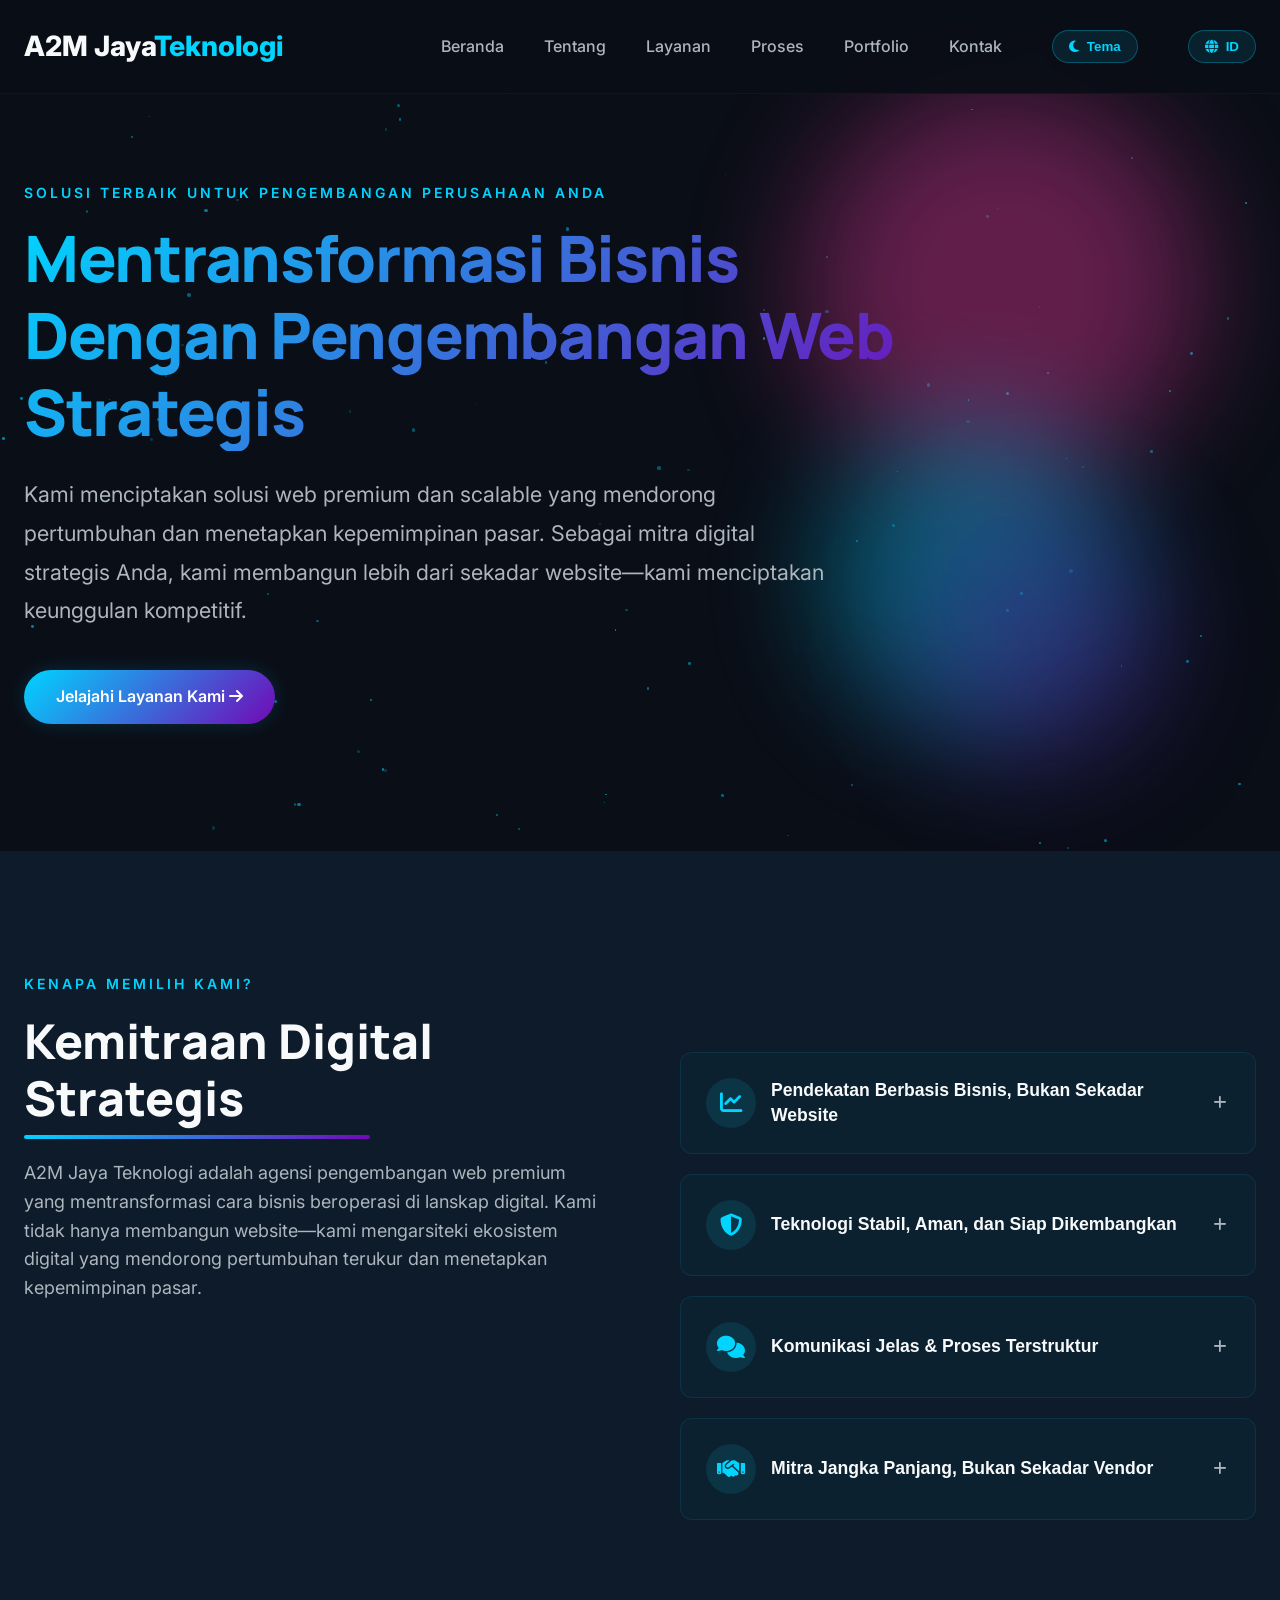
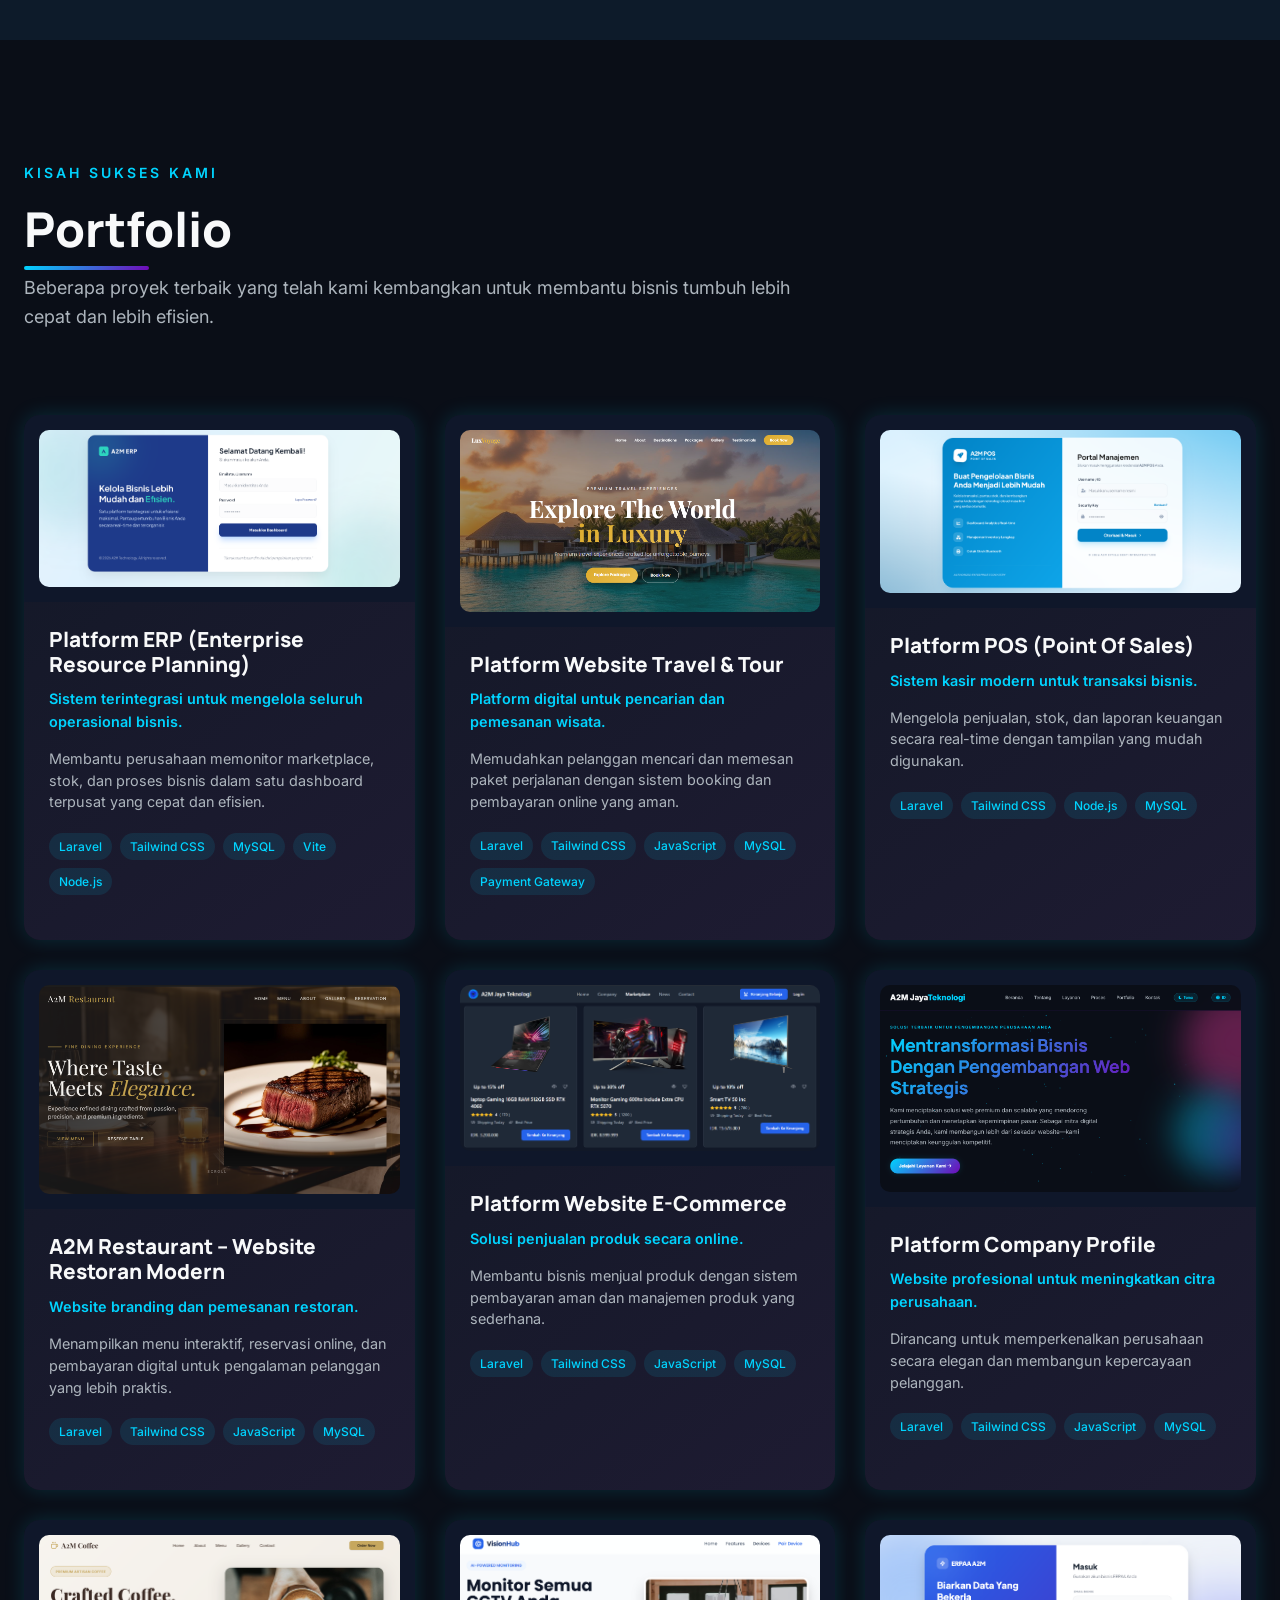
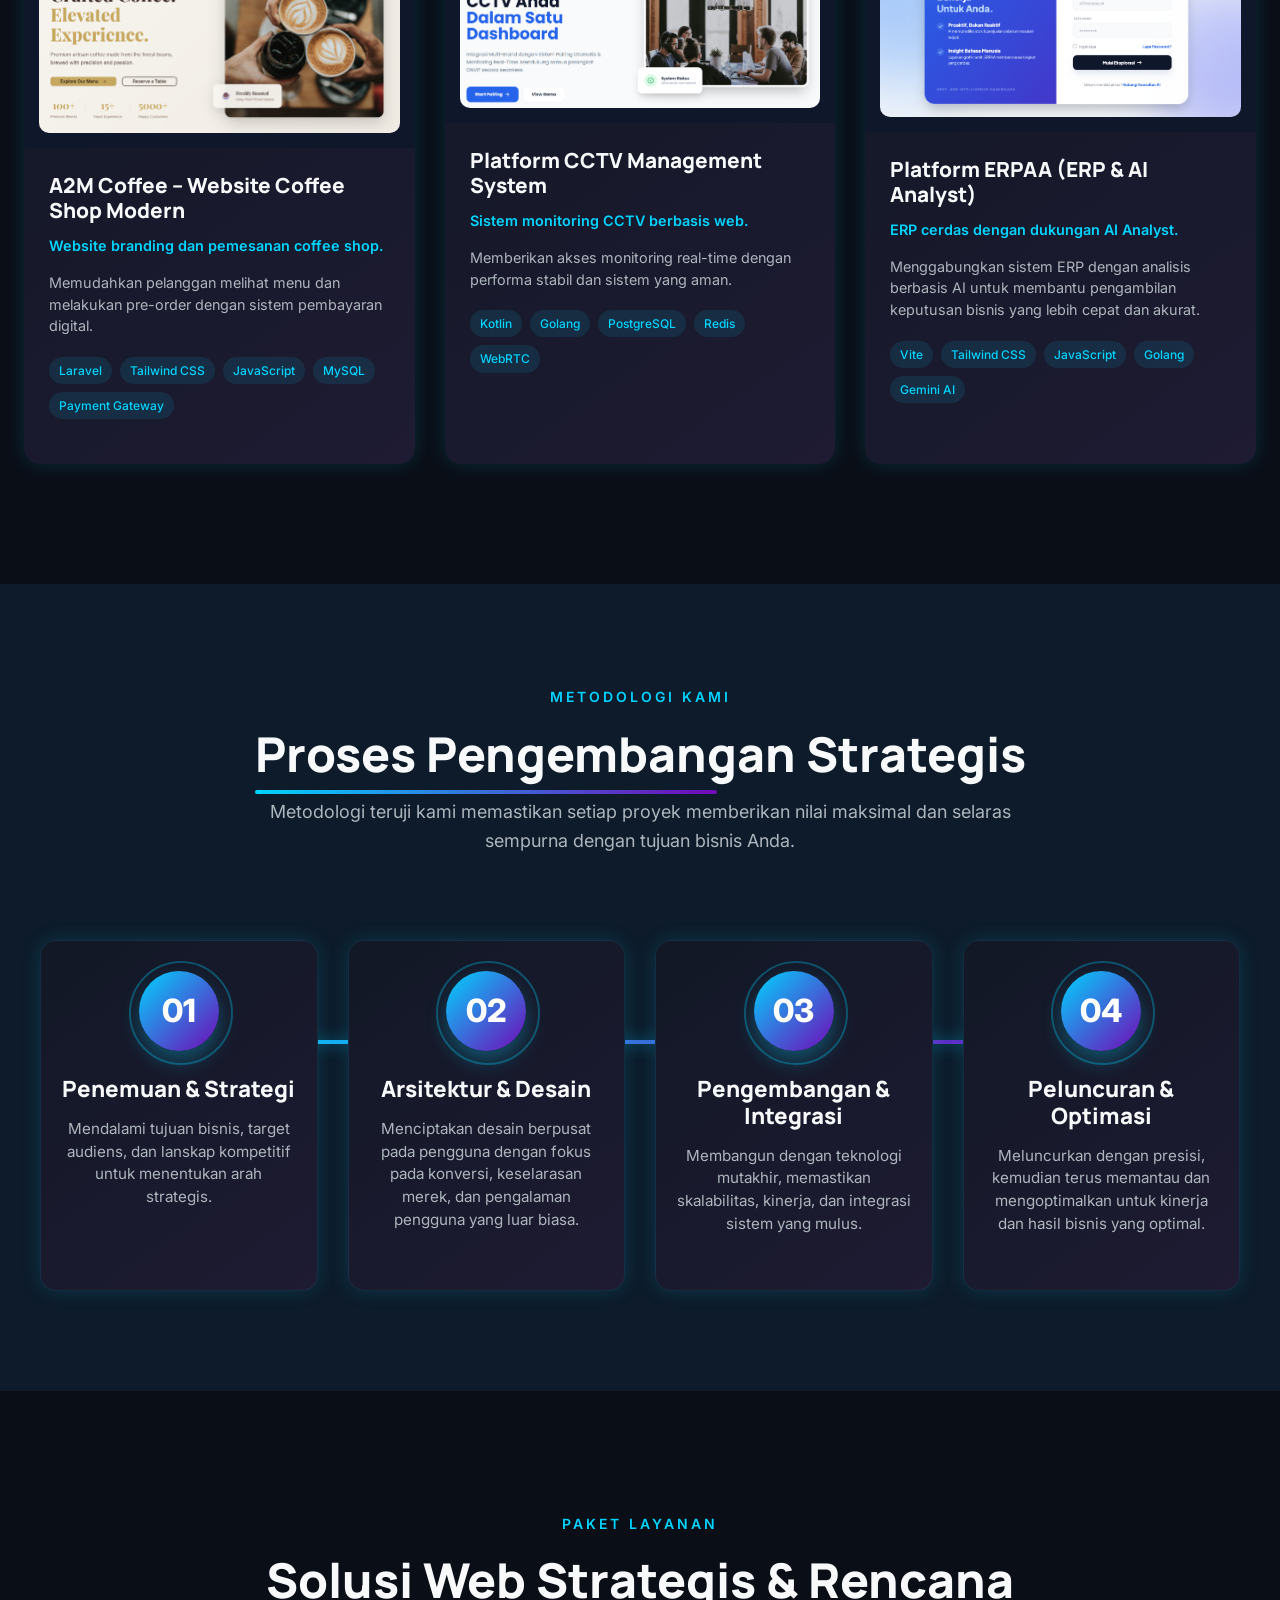
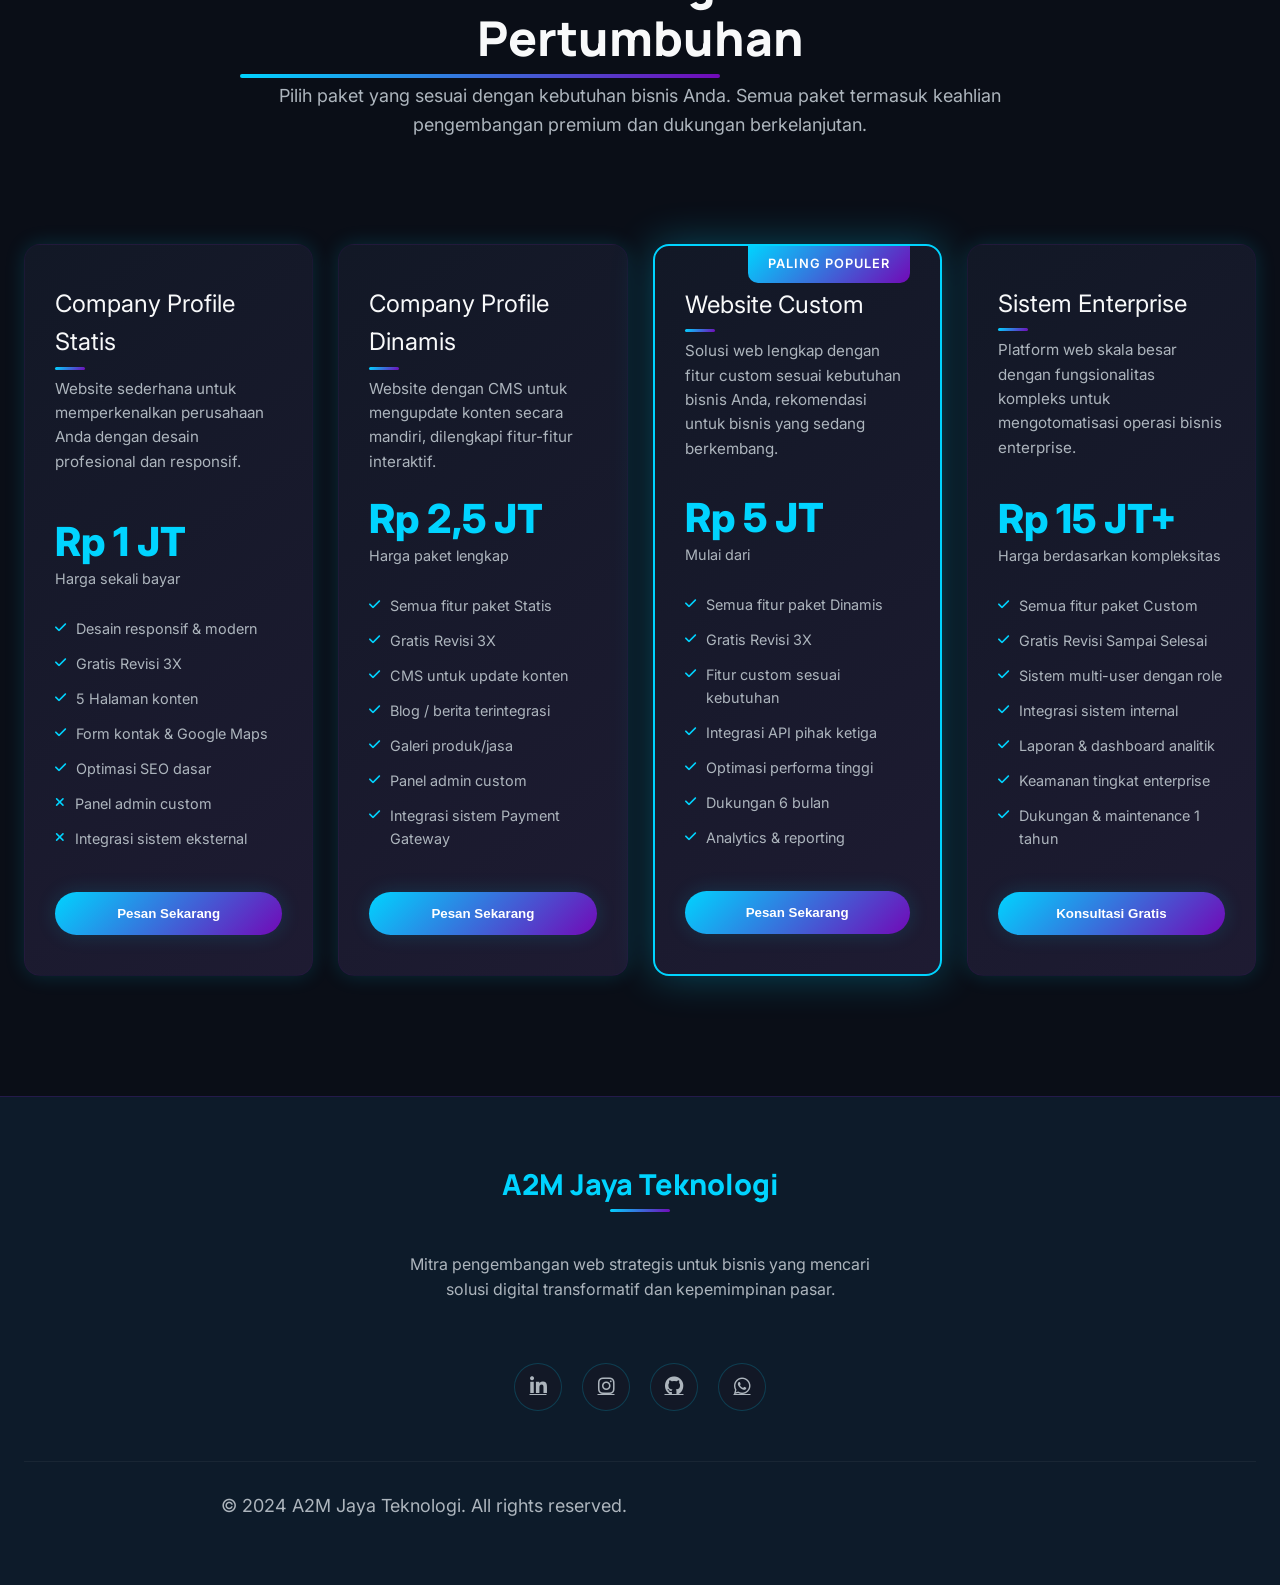
==== commit 248eff23: "add logos" ====
--- a/index.html
+++ b/index.html
@@ -4,6 +4,7 @@
     <meta charset="UTF-8" />
     <meta name="viewport" content="width=device-width, initial-scale=1.0" />
     <title>A2M Jaya Teknologi | Partner Strategis Pengembangan Web</title>
+    <link rel="icon" href="favicon.ico" type="image/x-icon" />
     <link rel="preconnect" href="https://fonts.googleapis.com" />
     <link rel="preconnect" href="https://fonts.gstatic.com" crossorigin />
     <link
@@ -14,7 +15,1507 @@
       rel="stylesheet"
       href="https://cdnjs.cloudflare.com/ajax/libs/font-awesome/6.4.0/css/all.min.css"
     />
-    <link rel="stylesheet" href="css/style.css" />
+    <style>
+      /* ========== ROOT VARIABLES ========== */
+      :root {
+        --primary-dark: #0a0e17;
+        --primary-blue: #0d1b2a;
+        --primary-purple: #5a189a;
+        --accent-cyan: #00d4ff;
+        --accent-magenta: #e6399b;
+        --accent-neon: #7209b7;
+        --text-primary: #f8f9fa;
+        --text-secondary: #adb5bd;
+        --card-bg: #121826;
+        --gradient-primary: linear-gradient(135deg, #0d1b2a 0%, #5a189a 100%);
+        --gradient-accent: linear-gradient(135deg, #00d4ff 0%, #7209b7 100%);
+        --gradient-card: linear-gradient(145deg, #121826 0%, #1e1b32 100%);
+        --shadow-glow: 0 0 20px rgba(0, 212, 255, 0.15);
+        --shadow-glow-purple: 0 0 25px rgba(90, 24, 154, 0.2);
+        --border-radius: 16px;
+        --transition-smooth: all 0.4s cubic-bezier(0.175, 0.885, 0.32, 1.1);
+        --font-primary: 'Inter', sans-serif;
+        --font-secondary: 'Manrope', sans-serif;
+      }
+
+      /* Light Theme Variables */
+      body.light-theme {
+        --primary-dark: #f5f7fa;
+        --primary-blue: #eef2f7;
+        --primary-purple: #7c3aed;
+        --accent-cyan: #0891b2;
+        --accent-magenta: #db2777;
+        --accent-neon: #6d28d9;
+        --text-primary: #111827;
+        --text-secondary: #4b5563;
+        --card-bg: #ffffff;
+        --gradient-primary: linear-gradient(135deg, #eef2f7 0%, #ddd6fe 100%);
+        --gradient-accent: linear-gradient(135deg, #0891b2 0%, #6d28d9 100%);
+        --gradient-card: linear-gradient(145deg, #ffffff 0%, #f3f4f6 100%);
+        --shadow-glow: 0 0 20px rgba(8, 145, 178, 0.1);
+        --shadow-glow-purple: 0 0 25px rgba(124, 58, 237, 0.15);
+      }
+
+      * {
+        margin: 0;
+        padding: 0;
+        box-sizing: border-box;
+      }
+
+      html {
+        scroll-behavior: smooth;
+      }
+
+      body {
+        font-family: var(--font-primary);
+        background-color: var(--primary-dark);
+        color: var(--text-primary);
+        line-height: 1.6;
+        overflow-x: hidden;
+        transition: background-color 0.5s ease;
+      }
+
+      .container {
+        width: 100%;
+        max-width: 1280px;
+        margin: 0 auto;
+        padding: 0 24px;
+      }
+
+      section {
+        padding: 120px 0;
+        position: relative;
+      }
+
+      h1,
+      h2,
+      h3,
+      h4 {
+        font-family: var(--font-secondary);
+        font-weight: 800;
+        line-height: 1.2;
+      }
+
+      h1 {
+        font-size: 4rem;
+        margin-bottom: 1.5rem;
+        background: var(--gradient-accent);
+        -webkit-background-clip: text;
+        background-clip: text;
+        color: transparent;
+        letter-spacing: -0.02em;
+        position: relative;
+      }
+
+      h2 {
+        font-size: 3rem;
+        margin-bottom: 1rem;
+        position: relative;
+        display: inline-block;
+      }
+
+      h2::after {
+        content: '';
+        position: absolute;
+        width: 60%;
+        height: 4px;
+        background: var(--gradient-accent);
+        bottom: -12px;
+        left: 0;
+        border-radius: 2px;
+      }
+
+      h3 {
+        font-size: 1.75rem;
+        margin-bottom: 1rem;
+      }
+
+      p {
+        color: var(--text-secondary);
+        font-size: 1.125rem;
+        margin-bottom: 1.5rem;
+        max-width: 800px;
+      }
+
+      .section-subtitle {
+        color: var(--accent-cyan);
+        text-transform: uppercase;
+        letter-spacing: 3px;
+        font-size: 0.875rem;
+        font-weight: 600;
+        margin-bottom: 1rem;
+        display: block;
+      }
+
+      /* ========== HEADER & NAVIGATION ========== */
+      header {
+        position: fixed;
+        top: 0;
+        left: 0;
+        width: 100%;
+        z-index: 1000;
+        padding: 24px 0;
+        background-color: rgba(10, 14, 23, 0.95);
+        backdrop-filter: blur(10px);
+        border-bottom: 1px solid rgba(90, 24, 154, 0.2);
+        transition: var(--transition-smooth);
+      }
+
+      body.light-theme header {
+        background-color: rgba(245, 247, 250, 0.95);
+        border-bottom: 1px solid rgba(124, 58, 237, 0.2);
+      }
+
+      header.scrolled {
+        padding: 16px 0;
+        box-shadow: var(--shadow-glow-purple);
+      }
+
+      .navbar {
+        display: flex;
+        justify-content: space-between;
+        align-items: center;
+      }
+
+      .logo-container {
+        display: flex;
+        align-items: center;
+        gap: 15px;
+      }
+
+      .logo-text {
+        font-size: 1.75rem;
+        font-weight: 800;
+        color: var(--text-primary);
+        text-decoration: none;
+      }
+
+      .logo-text span {
+        color: var(--accent-cyan);
+      }
+
+      .nav-links {
+        display: flex;
+        list-style: none;
+        gap: 2.5rem;
+        align-items: center;
+      }
+
+      .nav-links a {
+        color: var(--text-secondary);
+        text-decoration: none;
+        font-weight: 500;
+        font-size: 1rem;
+        transition: var(--transition-smooth);
+        position: relative;
+      }
+
+      .nav-links a:hover {
+        color: var(--accent-cyan);
+      }
+
+      .nav-links a::after {
+        content: '';
+        position: absolute;
+        width: 0;
+        height: 2px;
+        background: var(--gradient-accent);
+        bottom: -6px;
+        left: 0;
+        transition: width 0.3s ease;
+      }
+
+      .nav-links a:hover::after {
+        width: 100%;
+      }
+
+      .theme-switcher,
+      .language-switcher {
+        position: relative;
+        margin-left: 10px;
+      }
+
+      .theme-btn,
+      .language-btn {
+        background: rgba(0, 212, 255, 0.1);
+        border: 1px solid rgba(0, 212, 255, 0.3);
+        color: var(--accent-cyan);
+        padding: 8px 16px;
+        border-radius: 30px;
+        cursor: pointer;
+        font-weight: 600;
+        display: flex;
+        align-items: center;
+        gap: 8px;
+        transition: var(--transition-smooth);
+      }
+
+      body.light-theme .theme-btn,
+      body.light-theme .language-btn {
+        background: rgba(8, 145, 178, 0.1);
+        border: 1px solid rgba(8, 145, 178, 0.3);
+        color: var(--accent-cyan);
+      }
+
+      .theme-btn:hover,
+      .language-btn:hover {
+        background: rgba(0, 212, 255, 0.2);
+        transform: translateY(-2px);
+      }
+
+      .cta-button {
+        display: inline-block;
+        background: var(--gradient-accent);
+        color: white;
+        padding: 14px 32px;
+        border-radius: 50px;
+        font-weight: 600;
+        text-decoration: none;
+        border: none;
+        cursor: pointer;
+        transition: var(--transition-smooth);
+        box-shadow: var(--shadow-glow);
+        position: relative;
+        overflow: hidden;
+        z-index: 1;
+      }
+
+      .cta-button::before {
+        content: '';
+        position: absolute;
+        top: 0;
+        left: 0;
+        width: 0;
+        height: 100%;
+        background: linear-gradient(135deg, #7209b7 0%, #00d4ff 100%);
+        transition: width 0.5s ease;
+        z-index: -1;
+      }
+
+      body.light-theme .cta-button::before {
+        background: linear-gradient(135deg, #6d28d9 0%, #0891b2 100%);
+      }
+
+      .cta-button:hover::before {
+        width: 100%;
+      }
+
+      .cta-button:hover {
+        transform: translateY(-3px);
+        box-shadow: 0 10px 25px rgba(0, 212, 255, 0.3);
+      }
+
+      /* ========== HERO SECTION ========== */
+      .hero {
+        padding-top: 180px;
+        position: relative;
+        overflow: hidden;
+      }
+
+      .hero-content {
+        max-width: 900px;
+        position: relative;
+        z-index: 2;
+      }
+
+      .hero p {
+        font-size: 1.35rem;
+        margin-bottom: 2.5rem;
+        line-height: 1.8;
+      }
+
+      .hero-bg-elements {
+        position: absolute;
+        top: 0;
+        right: 0;
+        width: 60%;
+        height: 100%;
+        z-index: 1;
+      }
+
+      .floating-element {
+        position: absolute;
+        border-radius: 50%;
+        filter: blur(60px);
+        opacity: 0.4;
+        animation-timing-function: cubic-bezier(0.445, 0.05, 0.55, 0.95);
+      }
+
+      .floating-element-1 {
+        width: 400px;
+        height: 400px;
+        background: var(--accent-magenta);
+        top: 10%;
+        right: 10%;
+        animation: float 25s ease-in-out infinite;
+      }
+
+      .floating-element-2 {
+        width: 300px;
+        height: 300px;
+        background: var(--accent-cyan);
+        top: 50%;
+        right: 20%;
+        animation: float 20s ease-in-out infinite reverse;
+      }
+
+      .floating-element-3 {
+        width: 250px;
+        height: 250px;
+        background: var(--primary-purple);
+        bottom: 10%;
+        right: 15%;
+        animation: float 30s ease-in-out infinite;
+      }
+
+      @keyframes float {
+        0%,
+        100% {
+          transform: translateY(0) translateX(0) rotate(0deg);
+        }
+        33% {
+          transform: translateY(-40px) translateX(20px) rotate(120deg);
+        }
+        66% {
+          transform: translateY(20px) translateX(-20px) rotate(240deg);
+        }
+      }
+
+      /* ========== PARTICLE BACKGROUND ========== */
+      .particles-bg {
+        position: fixed;
+        top: 0;
+        left: 0;
+        width: 100%;
+        height: 100%;
+        z-index: -1;
+        pointer-events: none;
+      }
+
+      .particle {
+        position: absolute;
+        background: rgba(0, 212, 255, 0.6);
+        border-radius: 50%;
+        pointer-events: none;
+        animation: floatParticle 15s ease-in-out infinite;
+      }
+
+      body.light-theme .particle {
+        background: rgba(8, 145, 178, 0.4);
+      }
+
+      @keyframes floatParticle {
+        0% {
+          transform: translateY(0px) translateX(0px);
+        }
+        50% {
+          transform: translateY(-20px) translateX(10px);
+        }
+        100% {
+          transform: translateY(0px) translateX(0px);
+        }
+      }
+
+      /* ========== ABOUT SECTION ========== */
+      .about {
+        background-color: var(--primary-blue);
+        position: relative;
+        overflow: hidden;
+      }
+
+      .about-content {
+        display: grid;
+        grid-template-columns: 1fr 1fr;
+        gap: 80px;
+        align-items: start;
+      }
+
+      .about-text h2 {
+        margin-bottom: 2rem;
+      }
+
+      .benefits-accordion {
+        margin-top: 40px;
+        display: grid;
+        gap: 20px;
+      }
+
+      .benefit-item {
+        border: 1px solid rgba(0, 212, 255, 0.1);
+        background: rgba(0, 212, 255, 0.03);
+        border-radius: 12px;
+        overflow: hidden;
+        transition: var(--transition-smooth);
+        transform: translateY(20px);
+        opacity: 0;
+      }
+
+      .benefit-item.visible {
+        transform: translateY(0);
+        opacity: 1;
+      }
+
+      .benefit-item:hover {
+        transform: translateY(-5px);
+        box-shadow: var(--shadow-glow);
+        border-color: rgba(0, 212, 255, 0.3);
+      }
+
+      .benefit-header {
+        width: 100%;
+        padding: 25px;
+        display: flex;
+        align-items: center;
+        justify-content: space-between;
+        background: transparent;
+        border: none;
+        cursor: pointer;
+        text-align: left;
+        transition: var(--transition-smooth);
+      }
+
+      .benefit-header:hover {
+        background: rgba(0, 212, 255, 0.05);
+      }
+
+      .benefit-header-content {
+        display: flex;
+        align-items: center;
+        gap: 15px;
+        flex: 1;
+      }
+
+      .benefit-icon {
+        color: var(--accent-cyan);
+        font-size: 1.4rem;
+        min-width: 50px;
+        height: 50px;
+        display: flex;
+        align-items: center;
+        justify-content: center;
+        background: rgba(0, 212, 255, 0.1);
+        border-radius: 50%;
+        transition: var(--transition-smooth);
+      }
+
+      .benefit-header:hover .benefit-icon {
+        background: rgba(0, 212, 255, 0.2);
+        transform: scale(1.1);
+      }
+
+      .benefit-title {
+        font-size: 1.1rem;
+        font-weight: 700;
+        color: var(--text-primary);
+        line-height: 1.4;
+      }
+
+      .benefit-toggle {
+        color: var(--text-secondary);
+        font-size: 0.9rem;
+        transition: transform 0.6s cubic-bezier(0.175, 0.885, 0.32, 1.275);
+        min-width: 20px;
+        text-align: center;
+      }
+
+      .benefit-item.active .benefit-toggle {
+        transform: rotate(135deg);
+        color: var(--accent-cyan);
+      }
+
+      .benefit-body {
+        max-height: 0;
+        overflow: hidden;
+        transition: max-height 0.8s cubic-bezier(0.175, 0.885, 0.32, 1.275);
+        opacity: 0;
+      }
+
+      .benefit-item.active .benefit-body {
+        max-height: 500px;
+        opacity: 1;
+        transition: max-height 0.8s cubic-bezier(0.175, 0.885, 0.32, 1.275),
+          opacity 0.4s ease 0.2s;
+      }
+
+      .benefit-description {
+        padding: 0 25px 25px;
+      }
+
+      /* ========== SERVICES SECTION ========== */
+      .services {
+        position: relative;
+        overflow: hidden;
+      }
+
+      .services-header {
+        text-align: center;
+        max-width: 800px;
+        margin: 0 auto 80px;
+      }
+
+      .services-grid {
+        display: grid;
+        grid-template-columns: repeat(4, 1fr);
+        gap: 25px;
+        margin-top: 60px;
+      }
+
+      .service-card {
+        background: var(--gradient-card);
+        padding: 40px 30px;
+        border-radius: var(--border-radius);
+        box-shadow: var(--shadow-glow);
+        transition: var(--transition-smooth);
+        border: 1px solid rgba(90, 24, 154, 0.1);
+        position: relative;
+        overflow: hidden;
+        z-index: 1;
+        display: flex;
+        flex-direction: column;
+        height: 100%;
+      }
+
+      .service-card.featured {
+        transform: scale(1.05);
+        border: 2px solid var(--accent-cyan);
+        box-shadow: 0 0 40px rgba(0, 212, 255, 0.3);
+      }
+
+      .service-badge {
+        position: absolute;
+        top: 0;
+        right: 30px;
+        background: var(--gradient-accent);
+        color: white;
+        padding: 8px 20px;
+        border-bottom-left-radius: 10px;
+        border-bottom-right-radius: 10px;
+        font-size: 0.8rem;
+        font-weight: 600;
+        text-transform: uppercase;
+        letter-spacing: 1px;
+      }
+
+      .service-title {
+        font-size: 1.5rem;
+        margin-bottom: 15px;
+        color: var(--text-primary);
+        position: relative;
+        display: inline-block;
+      }
+
+      .service-title::after {
+        content: '';
+        position: absolute;
+        width: 30px;
+        height: 3px;
+        background: var(--gradient-accent);
+        bottom: -8px;
+        left: 0;
+        border-radius: 2px;
+      }
+
+      .service-description {
+        color: var(--text-secondary);
+        margin-bottom: 25px;
+        font-size: 0.95rem;
+        flex-grow: 1;
+      }
+
+      .service-price {
+        margin-bottom: 25px;
+      }
+
+      .price-amount {
+        font-size: 2.5rem;
+        font-weight: 800;
+        color: var(--accent-cyan);
+        line-height: 1;
+      }
+
+      .price-note {
+        color: var(--text-secondary);
+        font-size: 0.9rem;
+        margin-top: 5px;
+      }
+
+      .service-features {
+        list-style: none;
+        margin-bottom: 30px;
+      }
+
+      .service-features li {
+        margin-bottom: 12px;
+        display: flex;
+        align-items: flex-start;
+      }
+
+      .service-features li i {
+        color: var(--accent-cyan);
+        margin-right: 10px;
+        font-size: 0.8rem;
+        margin-top: 5px;
+      }
+
+      .service-features li span {
+        color: var(--text-secondary);
+        font-size: 0.9rem;
+      }
+
+      .service-cta {
+        margin-top: auto;
+      }
+
+      /* ===== SERVICE CARD HOVER EFFECTS ===== */
+      .service-card::before {
+        content: '';
+        position: absolute;
+        top: 0;
+        left: 0;
+        width: 100%;
+        height: 100%;
+        background: linear-gradient(
+          135deg,
+          rgba(90, 24, 154, 0.1) 0%,
+          rgba(0, 212, 255, 0.05) 100%
+        );
+        opacity: 0;
+        transition: opacity 0.5s ease;
+        z-index: -1;
+      }
+
+      body.light-theme .service-card::before {
+        background: linear-gradient(
+          135deg,
+          rgba(124, 58, 237, 0.1) 0%,
+          rgba(8, 145, 178, 0.05) 100%
+        );
+      }
+
+      .service-card:hover::before {
+        opacity: 1;
+      }
+
+      .service-card:hover {
+        transform: translateY(-20px) scale(1.02);
+        box-shadow: 0 30px 60px rgba(0, 212, 255, 0.25);
+        border-color: rgba(0, 212, 255, 0.3);
+      }
+
+      body.light-theme .service-card:hover {
+        box-shadow: 0 30px 60px rgba(8, 145, 178, 0.2);
+        border-color: rgba(8, 145, 178, 0.3);
+      }
+
+      .service-card.featured:hover {
+        transform: translateY(-20px) scale(1.07);
+      }
+
+      /* ========== PROCESS SECTION ========== */
+      .process {
+        background-color: var(--primary-blue);
+        position: relative;
+        padding: 100px 0;
+      }
+
+      .process-header {
+        text-align: center;
+        max-width: 800px;
+        margin: 0 auto 60px;
+      }
+
+      .process-container {
+        position: relative;
+        max-width: 1200px;
+        margin: 0 auto;
+      }
+
+      .process-line {
+        position: absolute;
+        top: 100px;
+        left: 50%;
+        width: 80%;
+        height: 4px;
+        background: var(--gradient-accent);
+        transform: translateX(-50%);
+        z-index: 1;
+        border-radius: 2px;
+        box-shadow: 0 0 15px rgba(0, 212, 255, 0.5);
+      }
+
+      .process-steps {
+        display: grid;
+        grid-template-columns: repeat(4, 1fr);
+        gap: 30px;
+        position: relative;
+        z-index: 2;
+      }
+
+      .step {
+        text-align: center;
+        padding: 30px 20px;
+        background: var(--gradient-card);
+        border-radius: var(--border-radius);
+        box-shadow: var(--shadow-glow);
+        transition: var(--transition-smooth);
+        border: 1px solid rgba(0, 212, 255, 0.1);
+      }
+
+      .step:hover {
+        transform: translateY(-15px);
+        box-shadow: 0 20px 40px rgba(0, 212, 255, 0.25);
+        border-color: rgba(0, 212, 255, 0.3);
+      }
+
+      .step-number {
+        width: 80px;
+        height: 80px;
+        background: var(--gradient-accent);
+        border-radius: 50%;
+        display: flex;
+        align-items: center;
+        justify-content: center;
+        font-size: 2rem;
+        font-weight: 800;
+        color: white;
+        margin: 0 auto 25px;
+        position: relative;
+        z-index: 2;
+        box-shadow: 0 10px 20px rgba(0, 212, 255, 0.3);
+        transition: transform 0.3s ease;
+      }
+
+      .step-number:hover {
+        transform: scale(1.1);
+      }
+
+      .step-number::after {
+        content: '';
+        position: absolute;
+        width: 100px;
+        height: 100px;
+        border-radius: 50%;
+        border: 2px solid rgba(0, 212, 255, 0.3);
+        top: -10px;
+        left: -10px;
+        animation: pulse-ring 2s infinite;
+      }
+
+      @keyframes pulse-ring {
+        0% {
+          transform: scale(0.8);
+          opacity: 0.8;
+        }
+        100% {
+          transform: scale(1.2);
+          opacity: 0;
+        }
+      }
+
+      .step h4 {
+        margin-bottom: 15px;
+        color: var(--text-primary);
+        font-size: 1.4rem;
+      }
+
+      .step p {
+        color: var(--text-secondary);
+        font-size: 0.95rem;
+        line-height: 1.5;
+      }
+
+      /* ========== PORTFOLIO SECTION ========== */
+      .portfolio {
+        position: relative;
+        overflow: hidden;
+      }
+
+      .portfolio-header {
+        text-align: left;
+        max-width: 100%;
+        margin-bottom: 60px;
+      }
+
+      .portfolio-grid {
+        display: grid;
+        grid-template-columns: repeat(3, 1fr);
+        gap: 30px;
+        margin-top: 0;
+      }
+
+      .portfolio-item {
+        background: var(--gradient-card);
+        border-radius: var(--border-radius);
+        overflow: hidden;
+        transition: var(--transition-smooth);
+        box-shadow: var(--shadow-glow);
+        position: relative;
+      }
+
+      .portfolio-item:hover {
+        transform: translateY(-15px) scale(1.02);
+        box-shadow: 0 30px 60px rgba(0, 212, 255, 0.25);
+      }
+
+      .portfolio-img {
+        width: 100%;
+        display: flex;
+        justify-content: center;
+        align-items: center;
+        padding: 15px;
+        background: #0f172a;
+        border-top-left-radius: 15px;
+        border-top-right-radius: 15px;
+        position: relative;
+        overflow: hidden;
+      }
+
+      .portfolio-img img {
+        width: 100%;
+        height: auto;
+        object-fit: contain;
+        border-radius: 10px;
+      }
+
+      body.light-theme .portfolio-img {
+        background: linear-gradient(135deg, #0891b2 0%, #7c3aed 100%);
+      }
+
+      /* ===== EFEK SHINE (CAHAYA BERGERAK) ===== */
+      .portfolio-img::before {
+        content: '';
+        position: absolute;
+        width: 100%;
+        height: 100%;
+        background: linear-gradient(
+          45deg,
+          transparent 30%,
+          rgba(0, 212, 255, 0.1) 50%,
+          transparent 70%
+        );
+        transform: translateX(-100%);
+        top: 0;
+        left: 0;
+        pointer-events: none;
+      }
+
+      .portfolio-item:hover .portfolio-img::before {
+        animation: shine 1.5s;
+      }
+
+      @keyframes shine {
+        100% {
+          transform: translateX(100%);
+        }
+      }
+
+      .portfolio-info {
+        padding: 25px;
+      }
+
+      .portfolio-info h4 {
+        color: var(--text-primary);
+        margin-bottom: 10px;
+        font-size: 1.3rem;
+      }
+
+      .portfolio-subtitle {
+        color: var(--accent-cyan);
+        font-size: 0.9rem;
+        margin-bottom: 15px;
+        font-weight: 600;
+      }
+
+      .portfolio-desc {
+        color: var(--text-secondary);
+        font-size: 0.9rem;
+        margin-bottom: 20px;
+        line-height: 1.5;
+      }
+
+      .portfolio-tags {
+        display: flex;
+        flex-wrap: wrap;
+        gap: 8px;
+        margin-bottom: 20px;
+      }
+
+      .portfolio-tag {
+        background: rgba(0, 212, 255, 0.1);
+        color: var(--accent-cyan);
+        padding: 4px 10px;
+        border-radius: 30px;
+        font-size: 0.75rem;
+        font-weight: 500;
+      }
+
+      /* ========== MOBILE NAVIGATION ========== */
+      .mobile-nav-toggle {
+        display: none;
+        background: transparent;
+        border: none;
+        color: var(--text-primary);
+        font-size: 1.5rem;
+        cursor: pointer;
+        z-index: 1001;
+        transition: var(--transition-smooth);
+      }
+
+      .mobile-nav-toggle:hover {
+        color: var(--accent-cyan);
+        transform: scale(1.1);
+      }
+
+      .nav-overlay {
+        position: fixed;
+        top: 0;
+        left: 0;
+        width: 100%;
+        height: 100%;
+        background: rgba(0, 0, 0, 0.9);
+        backdrop-filter: blur(5px);
+        z-index: 999;
+        opacity: 0;
+        visibility: hidden;
+        transition: all 0.4s cubic-bezier(0.4, 0, 0.2, 1);
+      }
+
+      .nav-overlay.active {
+        opacity: 1;
+        visibility: visible;
+      }
+
+      /* ========== PREMIUM MOBILE SIDEBAR ========== */
+      .mobile-sidebar {
+        position: fixed;
+        top: 0;
+        right: -100%;
+        width: 360px;
+        max-width: 85%;
+        height: 100vh;
+        background: linear-gradient(
+          145deg,
+          var(--primary-dark) 0%,
+          #1a1f2e 100%
+        );
+        backdrop-filter: blur(20px);
+        z-index: 2000;
+        box-shadow: -10px 0 40px rgba(0, 0, 0, 0.8);
+        border-left: 1px solid rgba(0, 212, 255, 0.25);
+        overflow-y: auto;
+        transition: right 0.5s cubic-bezier(0.34, 1.56, 0.64, 1);
+        display: flex;
+        flex-direction: column;
+        touch-action: pan-y;
+        -webkit-overflow-scrolling: touch;
+      }
+
+      body.light-theme .mobile-sidebar {
+        background: linear-gradient(145deg, #ffffff, #f0f2f8);
+        border-left: 1px solid rgba(8, 145, 178, 0.25);
+      }
+
+      .mobile-sidebar.active {
+        right: 0;
+      }
+
+      .mobile-sidebar-header {
+        display: flex;
+        justify-content: space-between;
+        align-items: flex-start;
+        padding: 40px 30px 20px;
+        border-bottom: 1px solid rgba(0, 212, 255, 0.15);
+        margin-bottom: 20px;
+      }
+
+      .mobile-nav-logo {
+        font-size: 1.65rem;
+        font-weight: 800;
+        color: var(--text-primary);
+        text-decoration: none;
+        line-height: 1.2;
+        max-width: 200px;
+      }
+
+      .mobile-nav-logo span {
+        color: var(--accent-cyan);
+        display: block;
+        font-size: 1rem;
+        font-weight: 500;
+        margin-top: 5px;
+        letter-spacing: 1px;
+      }
+
+      .mobile-nav-close {
+        background: rgba(0, 212, 255, 0.1);
+        border: 1px solid rgba(0, 212, 255, 0.3);
+        color: var(--text-secondary);
+        width: 44px;
+        height: 44px;
+        border-radius: 50%;
+        display: flex;
+        align-items: center;
+        justify-content: center;
+        font-size: 1.3rem;
+        cursor: pointer;
+        transition: var(--transition-smooth);
+      }
+
+      .mobile-nav-close:hover {
+        background: rgba(0, 212, 255, 0.2);
+        color: var(--accent-cyan);
+        transform: rotate(90deg);
+      }
+
+      .mobile-sidebar ul {
+        list-style: none;
+        padding: 0 20px;
+        flex: 1;
+      }
+
+      .mobile-sidebar li {
+        margin-bottom: 8px;
+        transform: translateX(0);
+        transition: transform 0.3s ease;
+      }
+
+      .mobile-sidebar li:hover {
+        transform: translateX(8px);
+      }
+
+      .mobile-sidebar a {
+        display: flex;
+        align-items: center;
+        padding: 16px 25px;
+        font-size: 1.1rem;
+        font-weight: 500;
+        color: var(--text-primary);
+        text-decoration: none;
+        border-radius: 16px;
+        transition: all 0.3s ease;
+        background: rgba(0, 212, 255, 0.03);
+        border: 1px solid transparent;
+      }
+
+      .mobile-sidebar a i {
+        margin-right: 18px;
+        width: 24px;
+        text-align: center;
+        color: var(--accent-cyan);
+        font-size: 1.2rem;
+      }
+
+      .mobile-sidebar a:hover {
+        background: rgba(0, 212, 255, 0.08);
+        border-color: rgba(0, 212, 255, 0.2);
+        color: var(--accent-cyan);
+      }
+
+      .mobile-sidebar-footer {
+        padding: 30px 30px 40px;
+        margin-top: auto;
+        border-top: 1px solid rgba(0, 212, 255, 0.1);
+        display: flex;
+        flex-direction: column;
+        gap: 15px;
+      }
+
+      .mobile-sidebar-footer .theme-btn,
+      .mobile-sidebar-footer .language-btn {
+        width: 100%;
+        justify-content: center;
+        padding: 14px;
+        font-size: 1rem;
+        background: rgba(0, 212, 255, 0.08);
+        border-width: 1.5px;
+      }
+
+      /* ========== SIMPLE FOOTER ========== */
+      footer {
+        background-color: var(--primary-blue);
+        padding: 70px 0 40px;
+        border-top: 1px solid rgba(90, 24, 154, 0.3);
+        position: relative;
+        overflow: hidden;
+      }
+
+      .footer-simple {
+        max-width: 600px;
+        margin: 0 auto;
+        text-align: center;
+      }
+
+      .footer-simple h4 {
+        color: var(--accent-cyan);
+        margin-bottom: 20px;
+        font-size: 1.8rem;
+        position: relative;
+        display: inline-block;
+      }
+
+      .footer-simple h4::after {
+        content: '';
+        position: absolute;
+        width: 60px;
+        height: 3px;
+        background: var(--gradient-accent);
+        bottom: -10px;
+        left: 50%;
+        transform: translateX(-50%);
+        border-radius: 2px;
+      }
+
+      .footer-simple p {
+        margin: 30px auto;
+        font-size: 1rem;
+        max-width: 500px;
+        color: var(--text-secondary);
+      }
+
+      .social-links {
+        display: flex;
+        gap: 20px;
+        justify-content: center;
+        margin-top: 30px;
+      }
+
+      .social-links a {
+        width: 48px;
+        height: 48px;
+        background: var(--card-bg);
+        border-radius: 50%;
+        display: flex;
+        align-items: center;
+        justify-content: center;
+        color: var(--text-secondary);
+        transition: var(--transition-smooth);
+        position: relative;
+        overflow: hidden;
+        font-size: 1.2rem;
+        border: 1px solid rgba(0, 212, 255, 0.2);
+      }
+
+      .social-links a:hover {
+        color: white;
+        background: var(--gradient-accent);
+        transform: translateY(-5px);
+        border-color: transparent;
+      }
+
+      .copyright {
+        text-align: center;
+        margin-top: 50px;
+        padding-top: 30px;
+        border-top: 1px solid rgba(255, 255, 255, 0.05);
+        color: var(--text-secondary);
+        font-size: 0.85rem;
+      }
+
+      /* ========== MODAL STYLES ========== */
+      .modal-overlay {
+        position: fixed;
+        top: 0;
+        left: 0;
+        width: 100%;
+        height: 100%;
+        background-color: rgba(0, 0, 0, 0.8);
+        backdrop-filter: blur(5px);
+        z-index: 2000;
+        opacity: 0;
+        visibility: hidden;
+        transition: all 0.3s ease;
+      }
+
+      .modal-overlay.active {
+        opacity: 1;
+        visibility: visible;
+      }
+
+      .modal {
+        position: fixed;
+        top: 50%;
+        left: 50%;
+        transform: translate(-50%, -50%) scale(0.8);
+        background: var(--gradient-card);
+        border-radius: var(--border-radius);
+        box-shadow: var(--shadow-glow-purple);
+        z-index: 2001;
+        width: 90%;
+        max-width: 500px;
+        opacity: 0;
+        visibility: hidden;
+        transition: all 0.4s cubic-bezier(0.175, 0.885, 0.32, 1.275);
+        border: 1px solid rgba(90, 24, 154, 0.2);
+      }
+
+      .modal.active {
+        opacity: 1;
+        visibility: visible;
+        transform: translate(-50%, -50%) scale(1);
+      }
+
+      .modal-header {
+        padding: 25px 30px;
+        border-bottom: 1px solid rgba(0, 212, 255, 0.1);
+        display: flex;
+        justify-content: space-between;
+        align-items: center;
+      }
+
+      .modal-title {
+        font-size: 1.5rem;
+        color: var(--text-primary);
+        font-weight: 700;
+      }
+
+      .modal-close {
+        background: transparent;
+        border: none;
+        color: var(--text-secondary);
+        font-size: 1.5rem;
+        cursor: pointer;
+        transition: var(--transition-smooth);
+        width: 40px;
+        height: 40px;
+        display: flex;
+        align-items: center;
+        justify-content: center;
+        border-radius: 50%;
+      }
+
+      .modal-close:hover {
+        color: var(--accent-cyan);
+        background: rgba(0, 212, 255, 0.1);
+        transform: rotate(90deg);
+      }
+
+      .modal-body {
+        padding: 30px;
+      }
+
+      .form-group {
+        margin-bottom: 25px;
+      }
+
+      .form-label {
+        display: block;
+        color: var(--text-primary);
+        margin-bottom: 8px;
+        font-weight: 600;
+        font-size: 0.95rem;
+      }
+
+      .form-input,
+      .form-textarea {
+        width: 100%;
+        padding: 14px 18px;
+        background: rgba(0, 212, 255, 0.05);
+        border: 1px solid rgba(0, 212, 255, 0.2);
+        border-radius: 10px;
+        color: var(--text-primary);
+        font-size: 1rem;
+        font-family: var(--font-primary);
+        transition: var(--transition-smooth);
+      }
+
+      .form-textarea {
+        min-height: 120px;
+        resize: vertical;
+      }
+
+      .form-input:focus,
+      .form-textarea:focus {
+        outline: none;
+        border-color: var(--accent-cyan);
+        box-shadow: 0 0 0 3px rgba(0, 212, 255, 0.1);
+      }
+
+      .modal-footer {
+        padding: 0 30px 30px;
+        text-align: center;
+      }
+
+      .modal-cta {
+        width: 100%;
+        padding: 16px;
+        font-size: 1rem;
+        font-weight: 600;
+      }
+
+      /* ========== LANGUAGE TOGGLE ========== */
+      .lang-id,
+      .lang-en {
+        display: none !important;
+      }
+
+      .lang-id.active,
+      .lang-en.active {
+        display: inline-block !important;
+      }
+
+      h4.lang-id.active,
+      h4.lang-en.active {
+        display: block !important;
+      }
+
+      /* ========== FADE IN ANIMATION ========== */
+      .fade-in {
+        opacity: 0;
+        transform: translateY(40px);
+        transition: opacity 0.8s cubic-bezier(0.215, 0.61, 0.355, 1),
+          transform 0.8s cubic-bezier(0.215, 0.61, 0.355, 1);
+      }
+
+      .fade-in.visible {
+        opacity: 1;
+        transform: translateY(0);
+      }
+
+      /* ========== RESPONSIVE DESIGN ========== */
+      @media (max-width: 1200px) {
+        h1 {
+          font-size: 3.5rem;
+        }
+        h2 {
+          font-size: 2.5rem;
+        }
+        .services-grid {
+          grid-template-columns: repeat(2, 1fr);
+        }
+        .portfolio-grid {
+          grid-template-columns: repeat(2, 1fr);
+        }
+        .process-steps {
+          grid-template-columns: repeat(2, 1fr);
+          gap: 40px;
+        }
+        .process-line {
+          display: none;
+        }
+        .service-card.featured {
+          transform: scale(1);
+        }
+        .about-content {
+          grid-template-columns: 1fr;
+          gap: 60px;
+        }
+      }
+
+      @media (max-width: 992px) {
+        section {
+          padding: 100px 0;
+        }
+        .process-steps {
+          grid-template-columns: 1fr;
+          gap: 40px;
+        }
+      }
+
+      @media (max-width: 768px) {
+        h1 {
+          font-size: 2.6rem;
+        }
+        h2 {
+          font-size: 2rem;
+        }
+        h3 {
+          font-size: 1.5rem;
+        }
+
+        .nav-links {
+          display: none;
+        }
+        .mobile-nav-toggle {
+          display: block;
+        }
+
+        .hero {
+          padding-top: 150px;
+        }
+        .hero p {
+          font-size: 1rem;
+          line-height: 1.6;
+        }
+        .hero-bg-elements {
+          width: 100%;
+          opacity: 0.5;
+        }
+        .floating-element-1 {
+          width: 200px;
+          height: 200px;
+        }
+        .floating-element-2 {
+          width: 150px;
+          height: 150px;
+        }
+        .floating-element-3 {
+          width: 120px;
+          height: 120px;
+        }
+
+        .services-grid {
+          display: flex !important;
+          overflow-x: auto;
+          scroll-snap-type: x mandatory;
+          gap: 20px;
+          padding: 30px 20px 50px;
+          scrollbar-width: none;
+        }
+        .service-card {
+          flex: 0 0 70%;
+          max-width: 280px;
+          scroll-snap-align: center;
+          transform: scale(0.9);
+          min-height: 600px;
+        }
+        .service-card.featured {
+          transform: scale(1) !important;
+        }
+
+        .portfolio-grid {
+          grid-template-columns: 1fr;
+        }
+
+        .about-content {
+          gap: 40px;
+        }
+
+        .benefit-header {
+          padding: 20px 15px;
+        }
+
+        .container {
+          padding: 0 20px;
+        }
+      }
+
+      @media (max-width: 576px) {
+        h1 {
+          font-size: 2rem;
+        }
+        .hero p {
+          font-size: 0.95rem;
+        }
+        .service-card {
+          flex: 0 0 85%;
+        }
+        .mobile-sidebar {
+          width: 320px;
+        }
+      }
+
+      @media (max-width: 400px) {
+        h1 {
+          font-size: 1.8rem;
+        }
+        .service-card {
+          flex: 0 0 90%;
+        }
+        .mobile-sidebar {
+          width: 85%;
+        }
+      }
+    </style>
   </head>
   <body>
     <!-- Particle Background -->
@@ -40,9 +1541,13 @@
           <div class="form-group">
             <label class="form-label lang-id active">Nama Perusahaan</label>
             <label class="form-label lang-en">Company Name</label>
-            <input type="text" class="form-input" id="company-name" required />
+            <input
+              type="text"
+              class="form-input"
+              id="company-name"
+              required
+            />
           </div>
-
           <div class="form-group">
             <label class="form-label lang-id active">Bergerak di Bidang</label>
             <label class="form-label lang-en">Business Field</label>
@@ -53,7 +1558,6 @@
               required
             />
           </div>
-
           <div class="form-group">
             <label class="form-label lang-id active">Deskripsi Singkat</label>
             <label class="form-label lang-en">Brief Description</label>
@@ -63,13 +1567,11 @@
               required
             ></textarea>
           </div>
-
           <div class="form-group">
             <label class="form-label lang-id active">Informasi Lain</label>
             <label class="form-label lang-en">Other Information</label>
             <input type="text" class="form-input" id="other" />
           </div>
-
           <input type="hidden" id="selected-service" />
         </form>
       </div>
@@ -139,70 +1641,72 @@
       </div>
     </header>
 
-    <!-- Sidebar untuk Mobile (Tersembunyi) -->
+    <!-- PREMIUM MOBILE SIDEBAR -->
     <div class="mobile-sidebar" id="mobile-sidebar">
-      <!-- Logo mobile di sidebar -->
-      <a href="#" class="mobile-nav-logo">A2M Jaya<span>Teknologi</span></a>
-      <button class="mobile-nav-close" id="mobile-nav-close">
-        <i class="fas fa-times"></i>
-      </button>
-
+      <div class="mobile-sidebar-header">
+        <a href="#" class="mobile-nav-logo">
+          A2M Jaya<span>Teknologi</span>
+        </a>
+        <button class="mobile-nav-close" id="mobile-nav-close">
+          <i class="fas fa-times"></i>
+        </button>
+      </div>
       <ul>
         <li>
-          <a href="#home" class="lang-id active"
-            ><i class="fas fa-home"></i> Beranda</a
-          ><a href="#home" class="lang-en"><i class="fas fa-home"></i> Home</a>
-        </li>
-        <li>
-          <a href="#about" class="lang-id active"
-            ><i class="fas fa-info-circle"></i> Tentang</a
-          ><a href="#about" class="lang-en"
-            ><i class="fas fa-info-circle"></i> About</a
+          <a href="#home"
+            ><i class="fas fa-home"></i
+            ><span class="lang-id active">Beranda</span
+            ><span class="lang-en">Home</span></a
           >
         </li>
         <li>
-          <a href="#services" class="lang-id active"
-            ><i class="fas fa-cogs"></i> Layanan</a
-          ><a href="#services" class="lang-en"
-            ><i class="fas fa-cogs"></i> Services</a
+          <a href="#about"
+            ><i class="fas fa-info-circle"></i
+            ><span class="lang-id active">Tentang</span
+            ><span class="lang-en">About</span></a
           >
         </li>
         <li>
-          <a href="#process" class="lang-id active"
-            ><i class="fas fa-sitemap"></i> Proses</a
-          ><a href="#process" class="lang-en"
-            ><i class="fas fa-sitemap"></i> Process</a
+          <a href="#services"
+            ><i class="fas fa-cogs"></i
+            ><span class="lang-id active">Layanan</span
+            ><span class="lang-en">Services</span></a
           >
         </li>
         <li>
-          <a href="#portfolio" class="lang-id active"
-            ><i class="fas fa-briefcase"></i> Portfolio</a
-          ><a href="#portfolio" class="lang-en"
-            ><i class="fas fa-briefcase"></i> Portfolio</a
+          <a href="#process"
+            ><i class="fas fa-sitemap"></i
+            ><span class="lang-id active">Proses</span
+            ><span class="lang-en">Process</span></a
           >
         </li>
         <li>
-          <a href="#contact" class="lang-id active"
-            ><i class="fas fa-envelope"></i> Kontak</a
-          ><a href="#contact" class="lang-en"
-            ><i class="fas fa-envelope"></i> Contact</a
+          <a href="#portfolio"
+            ><i class="fas fa-briefcase"></i
+            ><span class="lang-id active">Portfolio</span
+            ><span class="lang-en">Portfolio</span></a
           >
         </li>
-        <li class="theme-switcher">
-          <button id="theme-toggle-sidebar" class="theme-btn">
-            <i class="fas fa-moon"></i>
-            <span class="lang-id active">Tema</span>
-            <span class="lang-en">Theme</span>
-          </button>
-        </li>
-        <li class="language-switcher">
-          <button id="language-toggle-sidebar" class="language-btn">
-            <i class="fas fa-globe"></i>
-            <span class="lang-id active">ID</span>
-            <span class="lang-en">EN</span>
-          </button>
+        <li>
+          <a href="#contact"
+            ><i class="fas fa-envelope"></i
+            ><span class="lang-id active">Kontak</span
+            ><span class="lang-en">Contact</span></a
+          >
         </li>
       </ul>
+      <div class="mobile-sidebar-footer">
+        <button id="theme-toggle-sidebar" class="theme-btn">
+          <i class="fas fa-moon"></i>
+          <span class="lang-id active">Tema</span>
+          <span class="lang-en">Theme</span>
+        </button>
+        <button id="language-toggle-sidebar" class="language-btn">
+          <i class="fas fa-globe"></i>
+          <span class="lang-id active">ID</span>
+          <span class="lang-en">EN</span>
+        </button>
+      </div>
     </div>
 
     <!-- Hero Section -->
@@ -253,7 +1757,7 @@
       </div>
     </section>
 
-    <!-- About Section dengan animasi yang diperbaiki -->
+    <!-- About Section -->
     <section id="about" class="about">
       <div class="container">
         <span class="section-subtitle lang-id active"
@@ -282,7 +1786,7 @@
           </div>
 
           <div class="benefits-accordion">
-            <!-- Benefit Item 1 - DIUBAH: TIDAK ADA YANG AKTIF SECARA DEFAULT -->
+            <!-- Benefit Item 1 -->
             <div class="benefit-item fade-in">
               <button class="benefit-header">
                 <div class="benefit-header-content">
@@ -427,28 +1931,30 @@
       </div>
     </section>
 
-    <!-- Portfolio Section - PERBAIKAN KHUSUS -->
+    <!-- Portfolio Section - LENGKAP 9 ITEM -->
     <section id="portfolio" class="portfolio">
       <div class="container">
         <div class="portfolio-header">
-          <span class="section-subtitle lang-id active">Kisah Sukses Kami</span>
+          <span class="section-subtitle lang-id active"
+            >Kisah Sukses Kami</span
+          >
           <span class="section-subtitle lang-en">Our Success Stories</span>
           <br />
           <h2 class="lang-id active">Portfolio</h2>
           <h2 class="lang-en">Portfolio</h2>
           <br />
           <p class="lang-id active">
-            Jelajahi pilihan proyek pengembangan web premium kami yang telah
-            memberikan hasil luar biasa bagi klien kami.
+            Beberapa proyek terbaik yang telah kami kembangkan untuk membantu
+            bisnis tumbuh lebih cepat dan lebih efisien.
           </p>
           <p class="lang-en">
-            Explore our curated selection of premium web development projects
-            that have delivered exceptional results for our clients.
+            A selection of our best projects designed to help businesses grow
+            faster and operate more efficiently.
           </p>
         </div>
 
         <div class="portfolio-grid">
-          <!-- ERP -->
+          <!-- 1. ERP -->
           <div class="portfolio-item fade-in">
             <div class="portfolio-img">
               <img src="asset/erp/erp.png" alt="ERP Platform" />
@@ -457,24 +1963,20 @@
               <h4 class="lang-id active">
                 Platform ERP (Enterprise Resource Planning)
               </h4>
-              <h4 class="lang-en">
-                ERP Platform (Enterprise Resource Planning)
-              </h4>
+              <h4 class="lang-en">ERP Platform (Enterprise Resource Planning)</h4>
               <div class="portfolio-subtitle lang-id active">
-                Memperkenalkan kepada dunia mengenai siapa saya dan skill yang
-                saya miliki.
+                Sistem terintegrasi untuk mengelola seluruh operasional bisnis.
               </div>
               <div class="portfolio-subtitle lang-en">
-                Introducing myself and the skills I possess to the world.
+                Integrated system to manage overall business operations.
               </div>
               <p class="portfolio-desc lang-id active">
-                Website ini adalah website yang digunakan untuk melakukan
-                management atau monitoring beberapa platform E-commerce dalam
-                satu platform berbasis website.
+                Membantu perusahaan memonitor marketplace, stok, dan proses
+                bisnis dalam satu dashboard terpusat yang cepat dan efisien.
               </p>
               <p class="portfolio-desc lang-en">
-                This website is used to manage or monitor multiple e-commerce
-                platforms within one web-based platform.
+                Enables companies to manage marketplaces, inventory, and
+                operations from one centralized and efficient dashboard.
               </p>
               <div class="portfolio-tags">
                 <span class="portfolio-tag">Laravel</span>
@@ -483,72 +1985,42 @@
                 <span class="portfolio-tag">Vite</span>
                 <span class="portfolio-tag">Node.js</span>
               </div>
-              <a href="#" class="portfolio-demo">
-                <span class="lang-id active"
-                  >Lihat Demo <i class="fas fa-external-link-alt"></i
-                ></span>
-                <span class="lang-en"
-                  >View Demo <i class="fas fa-external-link-alt"></i
-                ></span>
-              </a>
             </div>
           </div>
 
-          <!-- Travel Website -->
-<div class="portfolio-item fade-in">
-  <div class="portfolio-img">
-    <img src="asset/travel/travel.png" alt="Travel Website Platform" />
-  </div>
-  <div class="portfolio-info">
-    <h4 class="lang-id active">
-      Platform Website Travel & Tour
-    </h4>
-    <h4 class="lang-en">
-      Travel & Tour Website Platform
-    </h4>
-
-    <div class="portfolio-subtitle lang-id active">
-      Website digital untuk pemesanan paket wisata dan perjalanan.
-    </div>
-    <div class="portfolio-subtitle lang-en">
-      A digital platform for booking travel and tour packages.
-    </div>
-
-    <p class="portfolio-desc lang-id active">
-      Website ini dirancang untuk membantu pelanggan dalam mencari,
-      membandingkan, dan memesan paket perjalanan dengan mudah. 
-      Dilengkapi dengan sistem booking online, manajemen jadwal,
-      pembayaran terintegrasi, serta dashboard admin untuk 
-      monitoring transaksi dan pelanggan secara real-time.
-    </p>
-    <p class="portfolio-desc lang-en">
-      This website is designed to help customers search, compare,
-      and book travel packages easily. It includes an online booking
-      system, schedule management, integrated payments, and an admin
-      dashboard for real-time transaction and customer monitoring.
-    </p>
-
-    <div class="portfolio-tags">
-      <span class="portfolio-tag">Laravel</span>
-      <span class="portfolio-tag">Tailwind CSS</span>
-      <span class="portfolio-tag">JavaScript</span>
-      <span class="portfolio-tag">MySQL</span>
-      <span class="portfolio-tag">Payment Gateway</span>
-    </div>
-
-    <a href="#" class="portfolio-demo">
-      <span class="lang-id active">
-        Lihat Demo <i class="fas fa-external-link-alt"></i>
-      </span>
-      <span class="lang-en">
-        View Demo <i class="fas fa-external-link-alt"></i>
-      </span>
-    </a>
-  </div>
-</div>
-
-
-          <!-- POS -->
+          <!-- 2. Travel -->
+          <div class="portfolio-item fade-in">
+            <div class="portfolio-img">
+              <img src="asset/travel/travel.png" alt="Travel Website Platform" />
+            </div>
+            <div class="portfolio-info">
+              <h4 class="lang-id active">Platform Website Travel & Tour</h4>
+              <h4 class="lang-en">Travel & Tour Website Platform</h4>
+              <div class="portfolio-subtitle lang-id active">
+                Platform digital untuk pencarian dan pemesanan wisata.
+              </div>
+              <div class="portfolio-subtitle lang-en">
+                Digital platform for discovering and booking tours.
+              </div>
+              <p class="portfolio-desc lang-id active">
+                Memudahkan pelanggan mencari dan memesan paket perjalanan dengan
+                sistem booking dan pembayaran online yang aman.
+              </p>
+              <p class="portfolio-desc lang-en">
+                Allows customers to search and book travel packages with secure
+                online booking and payment systems.
+              </p>
+              <div class="portfolio-tags">
+                <span class="portfolio-tag">Laravel</span>
+                <span class="portfolio-tag">Tailwind CSS</span>
+                <span class="portfolio-tag">JavaScript</span>
+                <span class="portfolio-tag">MySQL</span>
+                <span class="portfolio-tag">Payment Gateway</span>
+              </div>
+            </div>
+          </div>
+
+          <!-- 3. POS -->
           <div class="portfolio-item fade-in">
             <div class="portfolio-img">
               <img src="asset/pos/pos.png" alt="POS Platform" />
@@ -557,18 +2029,18 @@
               <h4 class="lang-id active">Platform POS (Point Of Sales)</h4>
               <h4 class="lang-en">POS Platform (Point Of Sales)</h4>
               <div class="portfolio-subtitle lang-id active">
-                Website Point Of Sales perusahaan A2M Jaya Teknologi.
+                Sistem kasir modern untuk transaksi bisnis.
               </div>
               <div class="portfolio-subtitle lang-en">
-                Point Of Sales website for A2M Jaya Teknologi company.
+                Modern cashier system for business transactions.
               </div>
               <p class="portfolio-desc lang-id active">
-                Website ini adalah website yang digunakan oleh perusahaan untuk
-                memanagement setiap proses bisnis dengan platform yang modern.
+                Mengelola penjualan, stok, dan laporan keuangan secara real-time
+                dengan tampilan yang mudah digunakan.
               </p>
               <p class="portfolio-desc lang-en">
-                This website is used by the company to manage every business
-                process with a modern platform.
+                Manages sales, inventory, and financial reports in real-time
+                with a user-friendly interface.
               </p>
               <div class="portfolio-tags">
                 <span class="portfolio-tag">Laravel</span>
@@ -576,78 +2048,46 @@
                 <span class="portfolio-tag">Node.js</span>
                 <span class="portfolio-tag">MySQL</span>
               </div>
-              <a href="#" class="portfolio-demo">
-                <span class="lang-id active"
-                  >Lihat Demo <i class="fas fa-external-link-alt"></i
-                ></span>
-                <span class="lang-en"
-                  >View Demo <i class="fas fa-external-link-alt"></i
-                ></span>
-              </a>
             </div>
           </div>
 
-          <!-- A2M Restaurant Website -->
-<div class="portfolio-item fade-in">
-  <div class="portfolio-img">
-    <img src="asset/restaurant/restaurant.png" alt="A2M Restaurant Website Platform" />
-  </div>
-
-  <div class="portfolio-info">
-    <h4 class="lang-id active">
-      A2M Restaurant – Website Restoran Modern
-    </h4>
-    <h4 class="lang-en">
-      A2M Restaurant – Modern Restaurant Website
-    </h4>
-
-    <div class="portfolio-subtitle lang-id active">
-      Website digital untuk branding dan sistem pemesanan restoran.
-    </div>
-    <div class="portfolio-subtitle lang-en">
-      Digital website for restaurant branding and ordering system.
-    </div>
-
-    <p class="portfolio-desc lang-id active">
-      A2M Restaurant adalah website restoran yang dirancang untuk
-      memperkuat branding digital dan mempermudah pelanggan dalam
-      melihat menu serta melakukan reservasi atau pemesanan online.
-      Website ini dilengkapi katalog menu interaktif, sistem reservasi,
-      integrasi pembayaran digital, serta dashboard admin untuk
-      mengelola menu dan laporan penjualan. Desain modern dan
-      responsif memastikan pengalaman pengguna tetap optimal
-      di berbagai perangkat.
-    </p>
-
-    <p class="portfolio-desc lang-en">
-      A2M Restaurant is a restaurant website built to strengthen
-      digital branding and simplify menu browsing, reservations,
-      and online ordering. It includes an interactive menu catalog,
-      reservation system, digital payment integration, and an admin
-      dashboard to manage menus and sales reports. The modern,
-      responsive design ensures a seamless experience across devices.
-    </p>
-
-    <div class="portfolio-tags">
-      <span class="portfolio-tag">Laravel</span>
-      <span class="portfolio-tag">Tailwind CSS</span>
-      <span class="portfolio-tag">JavaScript</span>
-      <span class="portfolio-tag">MySQL</span>
-      <span class="portfolio-tag">Responsive Design</span>
-    </div>
-
-    <a href="#" class="portfolio-demo">
-      <span class="lang-id active">
-        Lihat Demo <i class="fas fa-external-link-alt"></i>
-      </span>
-      <span class="lang-en">
-        View Demo <i class="fas fa-external-link-alt"></i>
-      </span>
-    </a>
-  </div>
-</div>
-
-          <!-- E-Commerce -->
+          <!-- 4. Restaurant -->
+          <div class="portfolio-item fade-in">
+            <div class="portfolio-img">
+              <img
+                src="asset/restaurant/restaurant.png"
+                alt="Restaurant Website"
+              />
+            </div>
+            <div class="portfolio-info">
+              <h4 class="lang-id active">
+                A2M Restaurant – Website Restoran Modern
+              </h4>
+              <h4 class="lang-en">A2M Restaurant – Modern Restaurant Website</h4>
+              <div class="portfolio-subtitle lang-id active">
+                Website branding dan pemesanan restoran.
+              </div>
+              <div class="portfolio-subtitle lang-en">
+                Branding and ordering website for restaurants.
+              </div>
+              <p class="portfolio-desc lang-id active">
+                Menampilkan menu interaktif, reservasi online, dan pembayaran
+                digital untuk pengalaman pelanggan yang lebih praktis.
+              </p>
+              <p class="portfolio-desc lang-en">
+                Features interactive menus, online reservations, and digital
+                payments for a seamless customer experience.
+              </p>
+              <div class="portfolio-tags">
+                <span class="portfolio-tag">Laravel</span>
+                <span class="portfolio-tag">Tailwind CSS</span>
+                <span class="portfolio-tag">JavaScript</span>
+                <span class="portfolio-tag">MySQL</span>
+              </div>
+            </div>
+          </div>
+
+          <!-- 5. E-Commerce -->
           <div class="portfolio-item fade-in">
             <div class="portfolio-img">
               <img
@@ -659,38 +2099,29 @@
               <h4 class="lang-id active">Platform Website E-Commerce</h4>
               <h4 class="lang-en">E-Commerce Website Platform</h4>
               <div class="portfolio-subtitle lang-id active">
-                Website E-Commerce untuk menjual produk perusahaan.
+                Solusi penjualan produk secara online.
               </div>
               <div class="portfolio-subtitle lang-en">
-                E-Commerce website for selling company products.
+                Online product selling solution.
               </div>
               <p class="portfolio-desc lang-id active">
-                Website ini memungkinkan perusahaan mempromosikan produk yang
-                mereka produksi untuk diperjualbelikan untuk publik.
+                Membantu bisnis menjual produk dengan sistem pembayaran aman dan
+                manajemen produk yang sederhana.
               </p>
               <p class="portfolio-desc lang-en">
-                This website allows companies to promote the products they
-                produce for sale to the public.
+                Helps businesses sell products online with secure payments and
+                simple product management.
               </p>
               <div class="portfolio-tags">
-                <span class="portfolio-tag">Vite</span>
+                <span class="portfolio-tag">Laravel</span>
                 <span class="portfolio-tag">Tailwind CSS</span>
                 <span class="portfolio-tag">JavaScript</span>
-                <span class="portfolio-tag">Laravel</span>
                 <span class="portfolio-tag">MySQL</span>
               </div>
-              <a href="#" class="portfolio-demo">
-                <span class="lang-id active"
-                  >Lihat Demo <i class="fas fa-external-link-alt"></i
-                ></span>
-                <span class="lang-en"
-                  >View Demo <i class="fas fa-external-link-alt"></i
-                ></span>
-              </a>
             </div>
           </div>
 
-          <!-- Company Profile -->
+          <!-- 6. Company Profile -->
           <div class="portfolio-item fade-in">
             <div class="portfolio-img">
               <img
@@ -702,122 +2133,86 @@
               <h4 class="lang-id active">Platform Company Profile</h4>
               <h4 class="lang-en">Company Profile Platform</h4>
               <div class="portfolio-subtitle lang-id active">
-                Memperkenalkan pada dunia tentang perusahaan A2M Jaya Teknologi.
+                Website profesional untuk meningkatkan citra perusahaan.
               </div>
               <div class="portfolio-subtitle lang-en">
-                Introducing the A2M Jaya Teknologi company to the world.
+                Professional website to enhance company image.
               </div>
               <p class="portfolio-desc lang-id active">
-                Adalah sebuah website yang memegang peran dalam mempromosikan
-                serta meningkatkan image perusahaan.
+                Dirancang untuk memperkenalkan perusahaan secara elegan dan
+                membangun kepercayaan pelanggan.
               </p>
               <p class="portfolio-desc lang-en">
-                This is a website that plays a role in promoting and improving
-                the company's image.
+                Designed to professionally introduce the company and build
+                customer trust.
               </p>
               <div class="portfolio-tags">
-                <span class="portfolio-tag">Vite</span>
+                <span class="portfolio-tag">Laravel</span>
                 <span class="portfolio-tag">Tailwind CSS</span>
                 <span class="portfolio-tag">JavaScript</span>
-                <span class="portfolio-tag">Laravel</span>
                 <span class="portfolio-tag">MySQL</span>
               </div>
-              <a href="#" class="portfolio-demo">
-                <span class="lang-id active"
-                  >Lihat Demo <i class="fas fa-external-link-alt"></i
-                ></span>
-                <span class="lang-en"
-                  >View Demo <i class="fas fa-external-link-alt"></i
-                ></span>
-              </a>
             </div>
           </div>
 
-<!-- A2M Coffee Website -->
-<div class="portfolio-item fade-in">
-  <div class="portfolio-img">
-    <img src="asset/coffeeshop/coffeeshop.png" alt="A2M Coffee Website Platform" />
-  </div>
-
-  <div class="portfolio-info">
-    <h4 class="lang-id active">
-      A2M Coffee – Website Coffee Shop Modern
-    </h4>
-    <h4 class="lang-en">
-      A2M Coffee – Modern Coffee Shop Website
-    </h4>
-
-    <div class="portfolio-subtitle lang-id active">
-      Website branding dan pemesanan online untuk coffee shop modern.
-    </div>
-    <div class="portfolio-subtitle lang-en">
-      Branding and online ordering website for a modern coffee shop.
-    </div>
-
-    <p class="portfolio-desc lang-id active">
-      A2M Coffee adalah website coffee shop yang dirancang untuk
-      meningkatkan branding digital dan mempermudah pelanggan dalam
-      melakukan pemesanan secara online. Website ini menampilkan
-      katalog menu interaktif, sistem pemesanan (pre-order),
-      integrasi pembayaran digital, serta dashboard admin untuk
-      mengelola produk, promo, dan laporan penjualan.
-      Desain dibuat modern, clean, dan mobile-friendly untuk
-      memberikan pengalaman pengguna yang optimal.
-    </p>
-
-    <p class="portfolio-desc lang-en">
-      A2M Coffee is a coffee shop website designed to enhance
-      digital branding and simplify online ordering. It features
-      an interactive menu catalog, pre-order system, digital payment
-      integration, and an admin dashboard to manage products,
-      promotions, and sales reports. The design is modern, clean,
-      and mobile-friendly to deliver an optimal user experience.
-    </p>
-
-    <div class="portfolio-tags">
-      <span class="portfolio-tag">Laravel</span>
-      <span class="portfolio-tag">Tailwind CSS</span>
-      <span class="portfolio-tag">JavaScript</span>
-      <span class="portfolio-tag">MySQL</span>
-      <span class="portfolio-tag">Responsive Design</span>
-      <span class="portfolio-tag">Payment Gateway</span>
-    </div>
-
-    <a href="#" class="portfolio-demo">
-      <span class="lang-id active">
-        Lihat Demo <i class="fas fa-external-link-alt"></i>
-      </span>
-      <span class="lang-en">
-        View Demo <i class="fas fa-external-link-alt"></i>
-      </span>
-    </a>
-  </div>
-</div>
-
-          <!-- Portfolio Item 4: Platform CCTV Management -->
+          <!-- 7. Coffee -->
           <div class="portfolio-item fade-in">
             <div class="portfolio-img">
-                <img
-                src="asset/cctv monitoring/cctv.png"
-                alt="CCTV"
-              /></div>
+              <img
+                src="asset/coffeeshop/coffeeshop.png"
+                alt="Coffee Shop Website"
+              />
+            </div>
+            <div class="portfolio-info">
+              <h4 class="lang-id active">
+                A2M Coffee – Website Coffee Shop Modern
+              </h4>
+              <h4 class="lang-en">A2M Coffee – Modern Coffee Shop Website</h4>
+              <div class="portfolio-subtitle lang-id active">
+                Website branding dan pemesanan coffee shop.
+              </div>
+              <div class="portfolio-subtitle lang-en">
+                Branding and ordering website for coffee shops.
+              </div>
+              <p class="portfolio-desc lang-id active">
+                Memudahkan pelanggan melihat menu dan melakukan pre-order dengan
+                sistem pembayaran digital.
+              </p>
+              <p class="portfolio-desc lang-en">
+                Allows customers to explore menus and place pre-orders with
+                digital payment integration.
+              </p>
+              <div class="portfolio-tags">
+                <span class="portfolio-tag">Laravel</span>
+                <span class="portfolio-tag">Tailwind CSS</span>
+                <span class="portfolio-tag">JavaScript</span>
+                <span class="portfolio-tag">MySQL</span>
+                <span class="portfolio-tag">Payment Gateway</span>
+              </div>
+            </div>
+          </div>
+
+          <!-- 8. CCTV -->
+          <div class="portfolio-item fade-in">
+            <div class="portfolio-img">
+              <img src="asset/cctv monitoring/cctv.png" alt="CCTV" />
+            </div>
             <div class="portfolio-info">
               <h4 class="lang-id active">Platform CCTV Management System</h4>
               <h4 class="lang-en">CCTV Management System Platform</h4>
               <div class="portfolio-subtitle lang-id active">
-                Solusi terbaik untuk masalah akses CCTV yang terbatas.
+                Sistem monitoring CCTV berbasis web.
               </div>
               <div class="portfolio-subtitle lang-en">
-                The best solution for limited CCTV access problems.
+                Web-based CCTV monitoring system.
               </div>
               <p class="portfolio-desc lang-id active">
-                Platform ini memberikan solusi dari permasalahan yang sering
-                dialami dalam hal monitoring CCTV serta memberikan akses yang
-                mudah dan cepat.
+                Memberikan akses monitoring real-time dengan performa stabil dan
+                sistem yang aman.
               </p>
               <p class="portfolio-desc lang-en">
-                This platform provides a solution to problems often encountered
-                in CCTV monitoring and provides easy and fast access.
+                Provides real-time monitoring access with stable and secure
+                performance.
               </p>
               <div class="portfolio-tags">
                 <span class="portfolio-tag">Kotlin</span>
@@ -826,40 +2221,31 @@
                 <span class="portfolio-tag">Redis</span>
                 <span class="portfolio-tag">WebRTC</span>
               </div>
-              <a href="#" class="portfolio-demo">
-                <span class="lang-id active"
-                  >Lihat Demo <i class="fas fa-external-link-alt"></i
-                ></span>
-                <span class="lang-en"
-                  >View Demo <i class="fas fa-external-link-alt"></i
-                ></span>
-              </a>
             </div>
           </div>
 
-          <!-- ERPAA -->
+          <!-- 9. ERPAA -->
           <div class="portfolio-item fade-in">
             <div class="portfolio-img">
               <img src="asset/erpaa/erpaa.png" alt="ERPAA Platform" />
             </div>
             <div class="portfolio-info">
-              <h4 class="lang-id active">
-                Platform ERPAA (Enterprise Resource Planning And Analyst)
-              </h4>
-              <h4 class="lang-en">
-                ERPAA Platform (Enterprise Resource Planning And Analyst)
-              </h4>
+              <h4 class="lang-id active">Platform ERPAA (ERP & AI Analyst)</h4>
+              <h4 class="lang-en">ERPAA Platform (ERP & AI Analyst)</h4>
               <div class="portfolio-subtitle lang-id active">
-                Platform ERP berbasis AI Analyst.
+                ERP cerdas dengan dukungan AI Analyst.
               </div>
               <div class="portfolio-subtitle lang-en">
-                ERP platform based on AI Analyst.
+                Intelligent ERP with AI-powered analytics.
               </div>
               <p class="portfolio-desc lang-id active">
-                Sebuah aplikasi berbasis ERP dengan AI sebagai otaknya...
+                Menggabungkan sistem ERP dengan analisis berbasis AI untuk
+                membantu pengambilan keputusan bisnis yang lebih cepat dan
+                akurat.
               </p>
               <p class="portfolio-desc lang-en">
-                An ERP-based application with AI as its brain...
+                Combines ERP functionality with AI-driven analytics to support
+                faster and smarter business decisions.
               </p>
               <div class="portfolio-tags">
                 <span class="portfolio-tag">Vite</span>
@@ -868,14 +2254,6 @@
                 <span class="portfolio-tag">Golang</span>
                 <span class="portfolio-tag">Gemini AI</span>
               </div>
-              <a href="#" class="portfolio-demo">
-                <span class="lang-id active"
-                  >Lihat Demo <i class="fas fa-external-link-alt"></i
-                ></span>
-                <span class="lang-en"
-                  >View Demo <i class="fas fa-external-link-alt"></i
-                ></span>
-              </a>
             </div>
           </div>
         </div>
@@ -964,7 +2342,7 @@
       </div>
     </section>
 
-    <!-- Services & Pricing Section -->
+    <!-- Services & Pricing Section - LENGKAP 4 PAKET -->
     <section id="services" class="services">
       <div class="container">
         <div class="services-header">
@@ -986,7 +2364,7 @@
 
         <div class="services-grid">
           <!-- Paket 1: Website Company Profile Statis -->
-          <di class="service-card fade-in">
+          <div class="service-card fade-in">
             <div class="service-title lang-id active">
               Company Profile Statis
             </div>
@@ -1055,7 +2433,7 @@
                 <span class="lang-en">Order Now</span>
               </button>
             </div>
-          </di
+          </div>
 
           <!-- Paket 2: Website Company Profile Dinamis -->
           <div class="service-card fade-in">
@@ -1167,12 +2545,14 @@
               </li>
               <li>
                 <i class="fas fa-check"></i>
-                <span class="lang-id active">Fitur custom sesuai kebutuhan</span
+                <span class="lang-id active"
+                  >Fitur custom sesuai kebutuhan</span
                 ><span class="lang-en">Custom features as needed</span>
               </li>
               <li>
                 <i class="fas fa-check"></i>
-                <span class="lang-id active">Integrasi API pihak ketiga</span
+                <span class="lang-id active"
+                  >Integrasi API pihak ketiga</span
                 ><span class="lang-en">Third-party API integration</span>
               </li>
               <li>
@@ -1238,12 +2618,14 @@
               </li>
               <li>
                 <i class="fas fa-check"></i>
-                <span class="lang-id active">Gratis Revisi Sampai Selesai</span
+                <span class="lang-id active"
+                  >Gratis Revisi Sampai Selesai</span
                 ><span class="lang-en">Free Revisions Until Completed</span>
               </li>
               <li>
                 <i class="fas fa-check"></i>
-                <span class="lang-id active">Sistem multi-user dengan role</span
+                <span class="lang-id active"
+                  >Sistem multi-user dengan role</span
                 ><span class="lang-en">Multi-user system with roles</span>
               </li>
               <li>
@@ -1253,7 +2635,8 @@
               </li>
               <li>
                 <i class="fas fa-check"></i>
-                <span class="lang-id active">Laporan & dashboard analitik</span
+                <span class="lang-id active"
+                  >Laporan & dashboard analitik</span
                 ><span class="lang-en">Analytics reports & dashboard</span>
               </li>
               <li>
@@ -1284,741 +2667,353 @@
       </div>
     </section>
 
-    <footer id="contact" style="padding: 60px 0 30px">
+    <!-- SIMPLE FOOTER - HANYA KOLOM KIRI -->
+    <footer id="contact">
       <div class="container">
-        <div
-          class="footer-content"
-          style="
-            display: flex;
-            justify-content: space-between;
-            align-items: flex-start;
-            flex-wrap: wrap;
-            gap: 30px;
-          "
-        >
-          <div class="footer-column" style="flex: 1; min-width: 250px">
-            <h4>A2M Jaya Teknologi</h4>
-            <p class="lang-id active">
-              Mitra pengembangan web strategis untuk bisnis yang mencari solusi
-              digital transformatif dan kepemimpinan pasar.
-            </p>
-            <p class="lang-en">
-              Strategic web development partner for businesses seeking
-              transformative digital solutions and market leadership.
-            </p>
-            <div class="social-links">
-              <a href="#"><i class="fab fa-linkedin-in"></i></a>
-              <a href="#"><i class="fab fa-instagram"></i></a>
-              <a href="#"><i class="fab fa-github"></i></a>
-              <a href="#"><i class="fab fa-whatsapp"></i></a>
-            </div>
-          </div>
-
-          <div
-            class="footer-column"
-            style="
-              flex: 1;
-              min-width: 250px;
-              display: flex;
-              flex-direction: column;
-              align-items: center;
-            "
-          >
-            <div style="width: fit-content">
-              <h4 class="lang-id active">Layanan</h4>
-              <h4 class="lang-en">Services</h4>
-
-              <ul style="list-style: none; padding: 0">
-                <li>
-                  <a href="#services"
-                    ><i class="fas fa-chevron-right"></i>
-                    <span class="lang-id active">Company Profile Statis</span>
-                    <span class="lang-en">Static Company Profile</span>
-                  </a>
-                </li>
-                <li>
-                  <a href="#services"
-                    ><i class="fas fa-chevron-right"></i>
-                    <span class="lang-id active">Company Profile Dinamis</span>
-                    <span class="lang-en">Dynamic Company Profile</span>
-                  </a>
-                </li>
-                <li>
-                  <a href="#services"
-                    ><i class="fas fa-chevron-right"></i>
-                    <span class="lang-id active">Website Custom</span>
-                    <span class="lang-en">Custom Website</span>
-                  </a>
-                </li>
-                <li>
-                  <a href="#services"
-                    ><i class="fas fa-chevron-right"></i>
-                    <span class="lang-id active">Sistem Enterprise</span>
-                    <span class="lang-en">Enterprise System</span>
-                  </a>
-                </li>
-                <li>
-                  <a href="#services"
-                    ><i class="fas fa-chevron-right"></i>
-                    <span class="lang-id active">Dukungan & Maintenance</span>
-                    <span class="lang-en">Support & Maintenance</span>
-                  </a>
-                </li>
-              </ul>
-            </div>
-          </div>
-
-          <div
-            class="footer-column"
-            style="
-              flex: 1;
-              min-width: 250px;
-              display: flex;
-              flex-direction: column;
-              align-items: flex-end;
-            "
-          >
-            <div style="width: fit-content">
-              <h4 class="lang-id active">Kontak</h4>
-              <h4 class="lang-en">Contact</h4>
-
-              <ul style="list-style: none; padding: 0">
-                <!-- <li><a href="#"><i class="fas fa-map-marker-alt"></i> 
-                                <span class="lang-id active">Jl. Teknologi No. 123, Jakarta</span>
-                                <span class="lang-en">Tech Street No. 123, Jakarta</span>
-                            </a></li> -->
-                <li>
-                  <a href="tel:+6281234567890"
-                    ><i class="fas fa-phone"></i> +62 857 1200 6320</a
-                  >
-                </li>
-                <li>
-                  <a href="mailto:contact@a2mjayatekno.com"
-                    ><i class="fas fa-envelope"></i> contact@a2mjayatekno.com</a
-                  >
-                </li>
-                <!-- <li><a><i class="fas fa-clock"></i> 
-                                <span class="lang-id active">Senin-Jumat: 9AM-6PM</span>
-                                <span class="lang-en">Mon-Fri: 9AM-6PM</span>
-                            </a></li> -->
-              </ul>
-            </div>
+        <div class="footer-simple">
+          <h4>A2M Jaya Teknologi</h4>
+          <p class="lang-id active">
+            Mitra pengembangan web strategis untuk bisnis yang mencari solusi
+            digital transformatif dan kepemimpinan pasar.
+          </p>
+          <p class="lang-en">
+            Strategic web development partner for businesses seeking
+            transformative digital solutions and market leadership.
+          </p>
+          <div class="social-links">
+            <a href="#"><i class="fab fa-linkedin-in"></i></a>
+            <a href="https://www.instagram.com/a2mjayateknologi?igsh=MWJwZXo0NDNpMGVwbg=="><i class="fab fa-instagram"></i></a>
+            <a href="#"><i class="fab fa-github"></i></a>
+            <a href="#"><i class="fab fa-whatsapp"></i></a>
           </div>
         </div>
-
-        <div
-          class="footer-bottom"
-          style="
-            margin-top: 50px;
-            padding-top: 20px;
-            border-top: 1px solid rgba(255, 255, 255, 0.1);
-            text-align: center;
-          "
-        >
-          <p style="font-size: 14px; opacity: 0.7">
-            &copy; 2024 A2M Jaya Teknologi. All rights reserved.
-          </p>
+        <div class="copyright">
+          <p>&copy; 2024 A2M Jaya Teknologi. All rights reserved.</p>
         </div>
       </div>
     </footer>
 
     <script>
-      // Header scroll effect
-      window.addEventListener("scroll", function () {
-        const header = document.getElementById("header");
-        if (window.scrollY > 50) {
-          header.classList.add("scrolled");
-        } else {
-          header.classList.remove("scrolled");
-        }
+      // ========== HEADER SCROLL EFFECT ==========
+      window.addEventListener('scroll', function () {
+        const header = document.getElementById('header');
+        if (window.scrollY > 50) header.classList.add('scrolled');
+        else header.classList.remove('scrolled');
       });
 
-      // Language Toggle Functionality
-      const languageToggle = document.getElementById("language-toggle");
+      // ========== LANGUAGE TOGGLE ==========
+      let currentLanguage = 'id';
+      const languageToggle = document.getElementById('language-toggle');
       const languageToggleSidebar = document.getElementById(
-        "language-toggle-sidebar",
+        'language-toggle-sidebar'
       );
-      let currentLanguage = "id"; // Default language is Indonesian
 
       function toggleLanguage() {
-        // Toggle language
-        if (currentLanguage === "id") {
-          currentLanguage = "en";
-        } else {
-          currentLanguage = "id";
-        }
-
-        // Update button text
-        const idSpans = document.querySelectorAll(".lang-id");
-        const enSpans = document.querySelectorAll(".lang-en");
-
-        if (currentLanguage === "id") {
-          idSpans.forEach((span) => span.classList.add("active"));
-          enSpans.forEach((span) => span.classList.remove("active"));
-          if (languageToggle)
-            languageToggle.querySelector(".lang-id").textContent = "ID";
-          if (languageToggle)
-            languageToggle.querySelector(".lang-en").textContent = "";
-          if (languageToggleSidebar)
-            languageToggleSidebar.querySelector(".lang-id").textContent = "ID";
-          if (languageToggleSidebar)
-            languageToggleSidebar.querySelector(".lang-en").textContent = "";
-        } else {
-          idSpans.forEach((span) => span.classList.remove("active"));
-          enSpans.forEach((span) => span.classList.add("active"));
-          if (languageToggle)
-            languageToggle.querySelector(".lang-id").textContent = "";
-          if (languageToggle)
-            languageToggle.querySelector(".lang-en").textContent = "EN";
-          if (languageToggleSidebar)
-            languageToggleSidebar.querySelector(".lang-id").textContent = "";
-          if (languageToggleSidebar)
-            languageToggleSidebar.querySelector(".lang-en").textContent = "EN";
-        }
-      }
-
-      if (languageToggle) {
-        languageToggle.addEventListener("click", toggleLanguage);
-      }
-
-      if (languageToggleSidebar) {
-        languageToggleSidebar.addEventListener("click", toggleLanguage);
-      }
-
-      // Theme Toggle Functionality
-      const themeToggle = document.getElementById("theme-toggle");
-      const themeToggleSidebar = document.getElementById(
-        "theme-toggle-sidebar",
-      );
-      let isDarkTheme = true; // Default theme is dark
-
-      // Check for saved theme preference or default to dark
-      const savedTheme = localStorage.getItem("theme");
-      if (savedTheme === "light") {
-        document.body.classList.add("light-theme");
-        isDarkTheme = false;
+        currentLanguage = currentLanguage === 'id' ? 'en' : 'id';
+
+        document
+          .querySelectorAll('.lang-id')
+          .forEach((el) => el.classList.toggle('active', currentLanguage === 'id'));
+        document
+          .querySelectorAll('.lang-en')
+          .forEach((el) => el.classList.toggle('active', currentLanguage === 'en'));
+
+        if (languageToggle) {
+          languageToggle.querySelector('.lang-id').textContent =
+            currentLanguage === 'id' ? 'ID' : '';
+          languageToggle.querySelector('.lang-en').textContent =
+            currentLanguage === 'en' ? 'EN' : '';
+        }
+        if (languageToggleSidebar) {
+          languageToggleSidebar.querySelector('.lang-id').textContent =
+            currentLanguage === 'id' ? 'ID' : '';
+          languageToggleSidebar.querySelector('.lang-en').textContent =
+            currentLanguage === 'en' ? 'EN' : '';
+        }
+      }
+
+      if (languageToggle) languageToggle.addEventListener('click', toggleLanguage);
+      if (languageToggleSidebar)
+        languageToggleSidebar.addEventListener('click', toggleLanguage);
+
+      // ========== THEME TOGGLE ==========
+      const themeToggle = document.getElementById('theme-toggle');
+      const themeToggleSidebar = document.getElementById('theme-toggle-sidebar');
+      let isDarkTheme = !document.body.classList.contains('light-theme');
+
+      function toggleTheme() {
+        isDarkTheme = !isDarkTheme;
+        document.body.classList.toggle('light-theme', !isDarkTheme);
+        localStorage.setItem('theme', isDarkTheme ? 'dark' : 'light');
         updateThemeIcon();
-      }
-
-      function toggleTheme() {
-        // Toggle theme
-        isDarkTheme = !isDarkTheme;
-
-        if (isDarkTheme) {
-          document.body.classList.remove("light-theme");
-          localStorage.setItem("theme", "dark");
-        } else {
-          document.body.classList.add("light-theme");
-          localStorage.setItem("theme", "light");
-        }
-
-        updateThemeIcon();
-        // Update particles color when theme changes
         updateParticlesColor();
       }
 
       function updateThemeIcon() {
-        const themeIcon = themeToggle ? themeToggle.querySelector("i") : null;
-        const themeIconSidebar = themeToggleSidebar
-          ? themeToggleSidebar.querySelector("i")
-          : null;
-
-        if (isDarkTheme) {
-          if (themeIcon) {
-            themeIcon.classList.remove("fa-sun");
-            themeIcon.classList.add("fa-moon");
-          }
-          if (themeIconSidebar) {
-            themeIconSidebar.classList.remove("fa-sun");
-            themeIconSidebar.classList.add("fa-moon");
-          }
-        } else {
-          if (themeIcon) {
-            themeIcon.classList.remove("fa-moon");
-            themeIcon.classList.add("fa-sun");
-          }
-          if (themeIconSidebar) {
-            themeIconSidebar.classList.remove("fa-moon");
-            themeIconSidebar.classList.add("fa-sun");
-          }
-        }
-      }
-
-      if (themeToggle) {
-        themeToggle.addEventListener("click", toggleTheme);
-      }
-
-      if (themeToggleSidebar) {
-        themeToggleSidebar.addEventListener("click", toggleTheme);
-      }
-
-      // Mobile Navigation Toggle - DUA MODE: NAVBAR DESKTOP & SIDEBAR MOBILE
-      const mobileNavToggle = document.getElementById("mobile-nav-toggle");
-      const mobileNavClose = document.getElementById("mobile-nav-close");
-      const mobileSidebar = document.getElementById("mobile-sidebar");
-      const navOverlay = document.getElementById("nav-overlay");
-
-      function openMobileMenu() {
-        mobileSidebar.classList.add("active");
-        navOverlay.classList.add("active");
-        document.body.style.overflow = "hidden";
-      }
-
-      function closeMobileMenu() {
-        mobileSidebar.classList.remove("active");
-        navOverlay.classList.remove("active");
-        document.body.style.overflow = "";
-      }
-
-      if (mobileNavToggle) {
-        mobileNavToggle.addEventListener("click", openMobileMenu);
-      }
-
-      if (mobileNavClose) {
-        mobileNavClose.addEventListener("click", closeMobileMenu);
-      }
-
-      // Close mobile menu when clicking overlay
-      if (navOverlay) {
-        navOverlay.addEventListener("click", closeMobileMenu);
-      }
-
-      // Close mobile menu when clicking a link in sidebar
-      document.querySelectorAll(".mobile-sidebar a").forEach((link) => {
-        if (
-          link.classList.contains("theme-btn") ||
-          link.classList.contains("language-btn")
-        ) {
-          return; // Skip theme and language buttons
-        }
-        link.addEventListener("click", closeMobileMenu);
-      });
-
-      // Benefit Accordion Functionality - SEMUA CARD TERTUTUP SECARA DEFAULT
-      const benefitHeaders = document.querySelectorAll(".benefit-header");
-
-      benefitHeaders.forEach((header) => {
-        header.addEventListener("click", function () {
-          const benefitItem = this.parentElement;
-          const isActive = benefitItem.classList.contains("active");
-
-          // Close all other benefit items
-          document.querySelectorAll(".benefit-item").forEach((item) => {
-            if (item !== benefitItem) {
-              item.classList.remove("active");
-            }
-          });
-
-          // Toggle current benefit item
-          if (!isActive) {
-            benefitItem.classList.add("active");
+        const icon = isDarkTheme ? 'fa-moon' : 'fa-sun';
+        if (themeToggle) themeToggle.querySelector('i').className = `fas ${icon}`;
+        if (themeToggleSidebar)
+          themeToggleSidebar.querySelector('i').className = `fas ${icon}`;
+      }
+
+      function updateParticlesColor() {
+        const particles = document.querySelectorAll('.particle');
+        particles.forEach((particle) => {
+          if (isDarkTheme) {
+            particle.style.background = 'rgba(0, 212, 255, 0.6)';
           } else {
-            benefitItem.classList.remove("active");
+            particle.style.background = 'rgba(8, 145, 178, 0.4)';
           }
         });
+      }
+
+      if (themeToggle) themeToggle.addEventListener('click', toggleTheme);
+      if (themeToggleSidebar) themeToggleSidebar.addEventListener('click', toggleTheme);
+
+      // ========== MOBILE SIDEBAR ==========
+      const mobileNavToggle = document.getElementById('mobile-nav-toggle');
+      const mobileNavClose = document.getElementById('mobile-nav-close');
+      const mobileSidebar = document.getElementById('mobile-sidebar');
+      const navOverlay = document.getElementById('nav-overlay');
+
+      function openMobileMenu() {
+        mobileSidebar.classList.add('active');
+        navOverlay.classList.add('active');
+        document.body.style.overflow = 'hidden';
+      }
+      function closeMobileMenu() {
+        mobileSidebar.classList.remove('active');
+        navOverlay.classList.remove('active');
+        document.body.style.overflow = '';
+      }
+
+      if (mobileNavToggle) mobileNavToggle.addEventListener('click', openMobileMenu);
+      if (mobileNavClose) mobileNavClose.addEventListener('click', closeMobileMenu);
+      if (navOverlay) navOverlay.addEventListener('click', closeMobileMenu);
+
+      document
+        .querySelectorAll('.mobile-sidebar a:not(.theme-btn):not(.language-btn)')
+        .forEach((link) => {
+          link.addEventListener('click', closeMobileMenu);
+        });
+
+      window.addEventListener('resize', function () {
+        if (window.innerWidth > 768) closeMobileMenu();
       });
 
-      // Particle Background Functionality
+      // ========== BENEFIT ACCORDION ==========
+      document.querySelectorAll('.benefit-header').forEach((header) => {
+        header.addEventListener('click', function () {
+          const benefitItem = this.parentElement;
+          const isActive = benefitItem.classList.contains('active');
+          document
+            .querySelectorAll('.benefit-item')
+            .forEach((item) => item.classList.remove('active'));
+          if (!isActive) benefitItem.classList.add('active');
+        });
+      });
+
+      // ========== PARTICLE BACKGROUND ==========
       function createParticlesBackground(containerId, count) {
         const container = document.getElementById(containerId);
         if (!container) return;
 
-        // Clear existing particles
-        container.innerHTML = "";
-
-        // Get container dimensions
+        container.innerHTML = '';
+
         const width = container.clientWidth;
         const height = container.clientHeight;
 
-        // Create particles
         for (let i = 0; i < count; i++) {
-          const particle = document.createElement("div");
-          particle.classList.add("particle");
-
-          // Random properties
+          const particle = document.createElement('div');
+          particle.classList.add('particle');
+
           const size = Math.random() * 3 + 1;
           const posX = Math.random() * width;
           const posY = Math.random() * height;
           const duration = Math.random() * 10 + 5;
           const delay = Math.random() * 5;
-          const opacity = Math.random() * 0.7 + 0.3;
 
           particle.style.width = `${size}px`;
           particle.style.height = `${size}px`;
           particle.style.left = `${posX}px`;
           particle.style.top = `${posY}px`;
-          particle.style.opacity = opacity;
-          particle.style.animation = `float ${duration}s ease-in-out ${delay}s infinite`;
+          particle.style.opacity = Math.random() * 0.7 + 0.3;
+          particle.style.animation = `floatParticle ${duration}s ease-in-out ${delay}s infinite`;
 
           container.appendChild(particle);
         }
-      }
-
-      // Function to update particles color based on theme
-      function updateParticlesColor() {
-        const particles = document.querySelectorAll(".particle");
-        particles.forEach((particle) => {
-          if (isDarkTheme) {
-            particle.style.background = "rgba(0, 212, 255, 0.6)";
-          } else {
-            particle.style.background = "rgba(8, 145, 178, 0.4)";
+        updateParticlesColor();
+      }
+
+      createParticlesBackground('particles-bg', 100);
+
+      let resizeTimeout;
+      window.addEventListener('resize', function () {
+        clearTimeout(resizeTimeout);
+        resizeTimeout = setTimeout(function () {
+          createParticlesBackground('particles-bg', 100);
+        }, 250);
+      });
+
+      // ========== FADE IN ON SCROLL ==========
+      const fadeElements = document.querySelectorAll('.fade-in');
+      const benefitItems = document.querySelectorAll('.benefit-item');
+
+      function fadeInOnScroll() {
+        fadeElements.forEach((el) => {
+          if (el.getBoundingClientRect().top < window.innerHeight - 100) {
+            el.classList.add('visible');
           }
         });
-      }
-
-      // Create particle background
-      createParticlesBackground("particles-bg", 100);
-
-      // Recreate particles on window resize
-      let resizeTimeout;
-      window.addEventListener("resize", function () {
-        clearTimeout(resizeTimeout);
-        resizeTimeout = setTimeout(function () {
-          createParticlesBackground("particles-bg", 100);
-        }, 250);
-      });
-
-      // Fade-in animation on scroll
-      const fadeElements = document.querySelectorAll(".fade-in");
-      const benefitItems = document.querySelectorAll(".benefit-item");
-
-      const fadeInOnScroll = function () {
-        // Handle regular fade-in elements
-        fadeElements.forEach((element) => {
-          const elementTop = element.getBoundingClientRect().top;
-          const windowHeight = window.innerHeight;
-
-          if (elementTop < windowHeight - 100) {
-            element.classList.add("visible");
+
+        benefitItems.forEach((item, index) => {
+          if (item.getBoundingClientRect().top < window.innerHeight - 100) {
+            setTimeout(() => {
+              item.classList.add('visible');
+            }, index * 150);
           }
         });
-
-        // Handle benefit items with staggered animation
-        benefitItems.forEach((item, index) => {
-          const itemTop = item.getBoundingClientRect().top;
-          const windowHeight = window.innerHeight;
-
-          if (itemTop < windowHeight - 100) {
-            // Stagger the animation for each benefit item
-            setTimeout(() => {
-              item.classList.add("visible");
-            }, index * 150); // 150ms delay between each item
+      }
+
+      window.addEventListener('scroll', fadeInOnScroll);
+      setTimeout(fadeInOnScroll, 300);
+
+      // ========== HOVER EFFECTS (JAVASCRIPT) ==========
+      const serviceCards = document.querySelectorAll('.service-card');
+      serviceCards.forEach((card) => {
+        card.addEventListener('mouseenter', function () {
+          if (this.classList.contains('featured')) {
+            this.style.transform = 'translateY(-20px) scale(1.07)';
+          } else {
+            this.style.transform = 'translateY(-20px) scale(1.02)';
           }
         });
-      };
-
-      // Initial check
-      fadeInOnScroll();
-
-      // Check on scroll
-      window.addEventListener("scroll", fadeInOnScroll);
-
-      // Smooth scrolling for navigation links
+        card.addEventListener('mouseleave', function () {
+          if (this.classList.contains('featured')) {
+            this.style.transform = 'scale(1.05)';
+          } else {
+            this.style.transform = 'translateY(0) scale(1)';
+          }
+        });
+      });
+
+      const portfolioItems = document.querySelectorAll('.portfolio-item');
+      portfolioItems.forEach((item) => {
+        item.addEventListener('mouseenter', function () {
+          this.style.transform = 'translateY(-15px) scale(1.02)';
+        });
+        item.addEventListener('mouseleave', function () {
+          this.style.transform = 'translateY(0) scale(1)';
+        });
+      });
+
+      const stepNumbers = document.querySelectorAll('.step-number');
+      stepNumbers.forEach((step) => {
+        step.addEventListener('mouseenter', function () {
+          this.style.transform = 'scale(1.1)';
+        });
+        step.addEventListener('mouseleave', function () {
+          this.style.transform = 'scale(1)';
+        });
+      });
+
+      // ========== SMOOTH SCROLL ==========
       document.querySelectorAll('a[href^="#"]').forEach((anchor) => {
-        anchor.addEventListener("click", function (e) {
+        anchor.addEventListener('click', function (e) {
           e.preventDefault();
-
-          const targetId = this.getAttribute("href");
-          if (targetId === "#") return;
-
+          const targetId = this.getAttribute('href');
+          if (targetId === '#') return;
           const targetElement = document.querySelector(targetId);
           if (targetElement) {
             window.scrollTo({
               top: targetElement.offsetTop - 80,
-              behavior: "smooth",
+              behavior: 'smooth',
             });
           }
         });
       });
 
-      // Initialize all elements as not visible
-      fadeElements.forEach((element) => {
-        element.classList.remove("visible");
-      });
-
-      benefitItems.forEach((item) => {
-        item.classList.remove("visible");
-      });
-
-      // Trigger initial fade-in after page load
-      setTimeout(() => {
-        fadeInOnScroll();
-      }, 300);
-
-      // Add hover effect to service cards
-      const serviceCards = document.querySelectorAll(".service-card");
-      serviceCards.forEach((card) => {
-        card.addEventListener("mouseenter", function () {
-          if (this.classList.contains("featured")) {
-            this.style.transform = "translateY(-20px) scale(1.07)";
-          } else {
-            this.style.transform = "translateY(-20px) scale(1.02)";
-          }
-        });
-
-        card.addEventListener("mouseleave", function () {
-          if (this.classList.contains("featured")) {
-            this.style.transform = "scale(1.05)";
-          } else {
-            this.style.transform = "translateY(0) scale(1)";
-          }
+      // ========== MODAL & WHATSAPP ==========
+      const modalOverlay = document.getElementById('modal-overlay');
+      const orderModal = document.getElementById('order-modal');
+      const modalClose = document.getElementById('modal-close');
+      const orderForm = document.getElementById('order-form');
+      let selectedService = '';
+
+      function openModal(serviceName) {
+        selectedService = serviceName;
+        document.getElementById('selected-service').value = serviceName;
+        modalOverlay.classList.add('active');
+        orderModal.classList.add('active');
+        document.body.style.overflow = 'hidden';
+      }
+
+      function closeModal() {
+        modalOverlay.classList.remove('active');
+        orderModal.classList.remove('active');
+        document.body.style.overflow = '';
+        orderForm.reset();
+      }
+
+      document.querySelectorAll('.service-order-btn').forEach((button) => {
+        button.addEventListener('click', function (e) {
+          e.preventDefault();
+          openModal(this.getAttribute('data-service'));
         });
       });
 
-      // Add hover effect to portfolio items
-      const portfolioItems = document.querySelectorAll(".portfolio-item");
-      portfolioItems.forEach((item) => {
-        item.addEventListener("mouseenter", function () {
-          this.style.transform = "translateY(-15px) scale(1.02)";
-        });
-
-        item.addEventListener("mouseleave", function () {
-          this.style.transform = "translateY(0) scale(1)";
+      document.querySelectorAll('.service-consult-btn').forEach((button) => {
+        button.addEventListener('click', function (e) {
+          e.preventDefault();
+          const serviceName = this.getAttribute('data-service');
+          const phoneNumber = '6287814925892';
+          const message =
+            currentLanguage === 'id'
+              ? `Halo, saya ingin konsultasi mengenai layanan *${serviceName}* dari A2M Jaya Teknologi. Bisa dibantu?`
+              : `Hello, I would like to consult about the *${serviceName}* service from A2M Jaya Teknologi. Can you help me?`;
+          window.open(
+            `https://wa.me/${phoneNumber}?text=${encodeURIComponent(message)}`,
+            '_blank'
+          );
         });
       });
 
-      // Add pulse animation to step numbers
-      const stepNumbers = document.querySelectorAll(".step-number");
-      stepNumbers.forEach((step) => {
-        step.addEventListener("mouseenter", function () {
-          this.style.transform = "scale(1.1)";
-        });
-
-        step.addEventListener("mouseleave", function () {
-          this.style.transform = "scale(1)";
-        });
-      });
-
-      // Fix for mobile scroll behavior
-      document.addEventListener(
-        "touchmove",
-        function (e) {
-          // Allow scrolling on service cards
-          if (e.target.closest(".services-grid")) {
-            e.stopPropagation();
-          }
-        },
-        { passive: true },
-      );
-
-      // Close mobile menu when window is resized to desktop size
-      window.addEventListener("resize", function () {
-        if (window.innerWidth > 768) {
-          closeMobileMenu();
-        }
-      });
-
-      // Initialize theme icon on page load
-      updateThemeIcon();
-
-      // Mencegah geser horizontal pada sidebar mobile
-      document.addEventListener(
-        "touchstart",
-        function (e) {
-          if (mobileSidebar.classList.contains("active")) {
-            // Jika sidebar aktif, batasi scroll horizontal
-            if (e.target.closest(".mobile-sidebar")) {
-              e.stopPropagation();
-            }
-          }
-        },
-        { passive: true },
-      );
-
-      // ===========================================
-      // MODAL FUNCTIONALITY
-      // ===========================================
-
-      const modalOverlay = document.getElementById("modal-overlay");
-      const orderModal = document.getElementById("order-modal");
-      const modalClose = document.getElementById("modal-close");
-      const orderForm = document.getElementById("order-form");
-      let selectedService = "";
-
-      // Fungsi untuk membuka modal
-      function openModal(serviceName) {
-        selectedService = serviceName;
-        document.getElementById("selected-service").value = serviceName;
-        modalOverlay.classList.add("active");
-        orderModal.classList.add("active");
-        document.body.style.overflow = "hidden";
-      }
-
-      // Fungsi untuk menutup modal
-      function closeModal() {
-        modalOverlay.classList.remove("active");
-        orderModal.classList.remove("active");
-        document.body.style.overflow = "";
-        // Reset form
-        orderForm.reset();
-      }
-
-      // Event listener untuk tombol "Pesan Sekarang"
-      document.querySelectorAll(".service-order-btn").forEach((button) => {
-        button.addEventListener("click", function (e) {
-          e.preventDefault();
-          e.stopPropagation();
-
-          // Ambil nama layanan dari atribut data-service
-          const serviceName = this.getAttribute("data-service");
-
-          // Buka modal
-          openModal(serviceName);
-        });
-      });
-
-      // Event listener untuk tombol "Konsultasi Gratis" (langsung ke WhatsApp)
-      document.querySelectorAll(".service-consult-btn").forEach((button) => {
-        button.addEventListener("click", function (e) {
-          e.preventDefault();
-          e.stopPropagation();
-
-          // Ambil nama layanan dari atribut data-service
-          const serviceName = this.getAttribute("data-service");
-
-          // Langsung ke WhatsApp tanpa modal
-          redirectToWhatsApp(serviceName, true);
-        });
-      });
-
-      // Event listener untuk tombol close modal
-      if (modalClose) {
-        modalClose.addEventListener("click", closeModal);
-      }
-
-      // Event listener untuk overlay modal
-      if (modalOverlay) {
-        modalOverlay.addEventListener("click", closeModal);
-      }
-
-      // Mencegah modal tertutup saat mengklik di dalam modal
-      orderModal.addEventListener("click", function (e) {
-        e.stopPropagation();
-      });
-
-      // ===========================================
-      // FORM SUBMISSION FUNCTIONALITY
-      // ===========================================
-
-      orderForm.addEventListener("submit", function (e) {
+      if (modalClose) modalClose.addEventListener('click', closeModal);
+      if (modalOverlay) modalOverlay.addEventListener('click', closeModal);
+      orderModal.addEventListener('click', (e) => e.stopPropagation());
+
+      orderForm.addEventListener('submit', function (e) {
         e.preventDefault();
-
-        // Ambil data dari form
-        const companyName = document.getElementById("company-name").value;
-        const businessField = document.getElementById("business-field").value;
-        const description = document.getElementById("description").value;
-        const other = document.getElementById("other").value;
-
-        // Validasi form
+        const companyName = document.getElementById('company-name').value;
+        const businessField = document.getElementById('business-field').value;
+        const description = document.getElementById('description').value;
+        const other = document.getElementById('other').value;
+        const serviceName = document.getElementById('selected-service').value;
+
         if (!companyName || !businessField || !description) {
           alert(
-            currentLanguage === "id"
-              ? "Harap isi semua field!"
-              : "Please fill all fields!",
+            currentLanguage === 'id'
+              ? 'Harap isi semua field!'
+              : 'Please fill all fields!'
           );
           return;
         }
 
-        // Kirim ke WhatsApp
-        sendToWhatsApp(
-          companyName,
-          businessField,
-          description,
-          other,
-          selectedService,
+        const phoneNumber = '6287814925892';
+        const message =
+          currentLanguage === 'id'
+            ? `*FORM PEMESANAN LAYANAN A2M JAYA TEKNOLOGI*\n\n*Nama Perusahaan:* ${companyName}\n*Bergerak di Bidang:* ${businessField}\n*Layanan yang Dipilih:* ${serviceName}\n\n*Deskripsi Singkat:*\n${description}\n\n*Informasi Lain:*\n${other}\n\nSaya tertarik memesan layanan ini. Mohon info lebih lanjut.`
+            : `*A2M JAYA TEKNOLOGI SERVICE ORDER FORM*\n\n*Company Name:* ${companyName}\n*Business Field:* ${businessField}\n*Selected Service:* ${serviceName}\n\n*Brief Description:*\n${description}\n\n*Other Information:*\n${other}\n\nI am interested in ordering this service. Please provide more information.`;
+
+        window.open(
+          `https://wa.me/${phoneNumber}?text=${encodeURIComponent(message)}`,
+          '_blank'
         );
-
-        // Tutup modal
         closeModal();
       });
 
-      // ===========================================
-      // WHATSAPP FUNCTIONALITY
-      // ===========================================
-
-      // Fungsi untuk mengirim ke WhatsApp (langsung tanpa modal)
-      function redirectToWhatsApp(serviceName, isConsultation = false) {
-        // Format nomor WhatsApp (tanpa +, 0 diganti 62)
-        const phoneNumber = "6287814925892";
-
-        // Buat pesan berdasarkan bahasa yang aktif
-        let message = "";
-        if (currentLanguage === "id") {
-          if (isConsultation) {
-            message = `Halo, saya ingin konsultasi mengenai layanan *${serviceName}* dari A2M Jaya Teknologi. Bisa dibantu?`;
-          } else {
-            message = `Halo, saya tertarik memesan layanan *${serviceName}* dari A2M Jaya Teknologi. Bisa dibantu?`;
-          }
-        } else {
-          if (isConsultation) {
-            message = `Hello, I would like to consult about the *${serviceName}* service from A2M Jaya Teknologi. Can you help me?`;
-          } else {
-            message = `Hello, I'm interested in ordering the *${serviceName}* service from A2M Jaya Teknologi. Can you help me?`;
-          }
-        }
-
-        // Encode pesan untuk URL
-        const encodedMessage = encodeURIComponent(message);
-
-        // Buat URL WhatsApp
-        const whatsappUrl = `https://wa.me/${phoneNumber}?text=${encodedMessage}`;
-
-        // Buka WhatsApp di tab baru
-        window.open(whatsappUrl, "_blank");
-      }
-
-      // Fungsi untuk mengirim data form ke WhatsApp
-      function sendToWhatsApp(
-        companyName,
-        businessField,
-        description,
-        other,
-        serviceName,
-      ) {
-        // Format nomor WhatsApp
-        const phoneNumber = "6287814925892";
-
-        // Buat pesan berdasarkan bahasa yang aktif
-        let message = "";
-        if (currentLanguage === "id") {
-          message = `*FORM PEMESANAN LAYANAN A2M JAYA TEKNOLOGI*
-
-*Nama Perusahaan:* ${companyName}
-*Bergerak di Bidang:* ${businessField}
-*Layanan yang Dipilih:* ${serviceName}
-
-*Deskripsi Singkat:*
-${description}
-
-*Informasi Lain:*
-${other}
-
-Saya tertarik memesan layanan ini. Mohon info lebih lanjut.`;
-        } else {
-          message = `*A2M JAYA TEKNOLOGI SERVICE ORDER FORM*
-
-*Company Name:* ${companyName}
-*Business Field:* ${businessField}
-*Selected Service:* ${serviceName}
-
-*Brief Description:*
-${description}
-
-*Other Information:*
-${other}
-
-I am interested in ordering this service. Please provide more information.`;
-        }
-
-        // Encode pesan untuk URL
-        const encodedMessage = encodeURIComponent(message);
-
-        // Buat URL WhatsApp
-        const whatsappUrl = `https://wa.me/${phoneNumber}?text=${encodedMessage}`;
-
-        // Buka WhatsApp di tab baru
-        window.open(whatsappUrl, "_blank");
-      }
+      // Initialize theme icon
+      updateThemeIcon();
     </script>
   </body>
-</html>
+</html>
